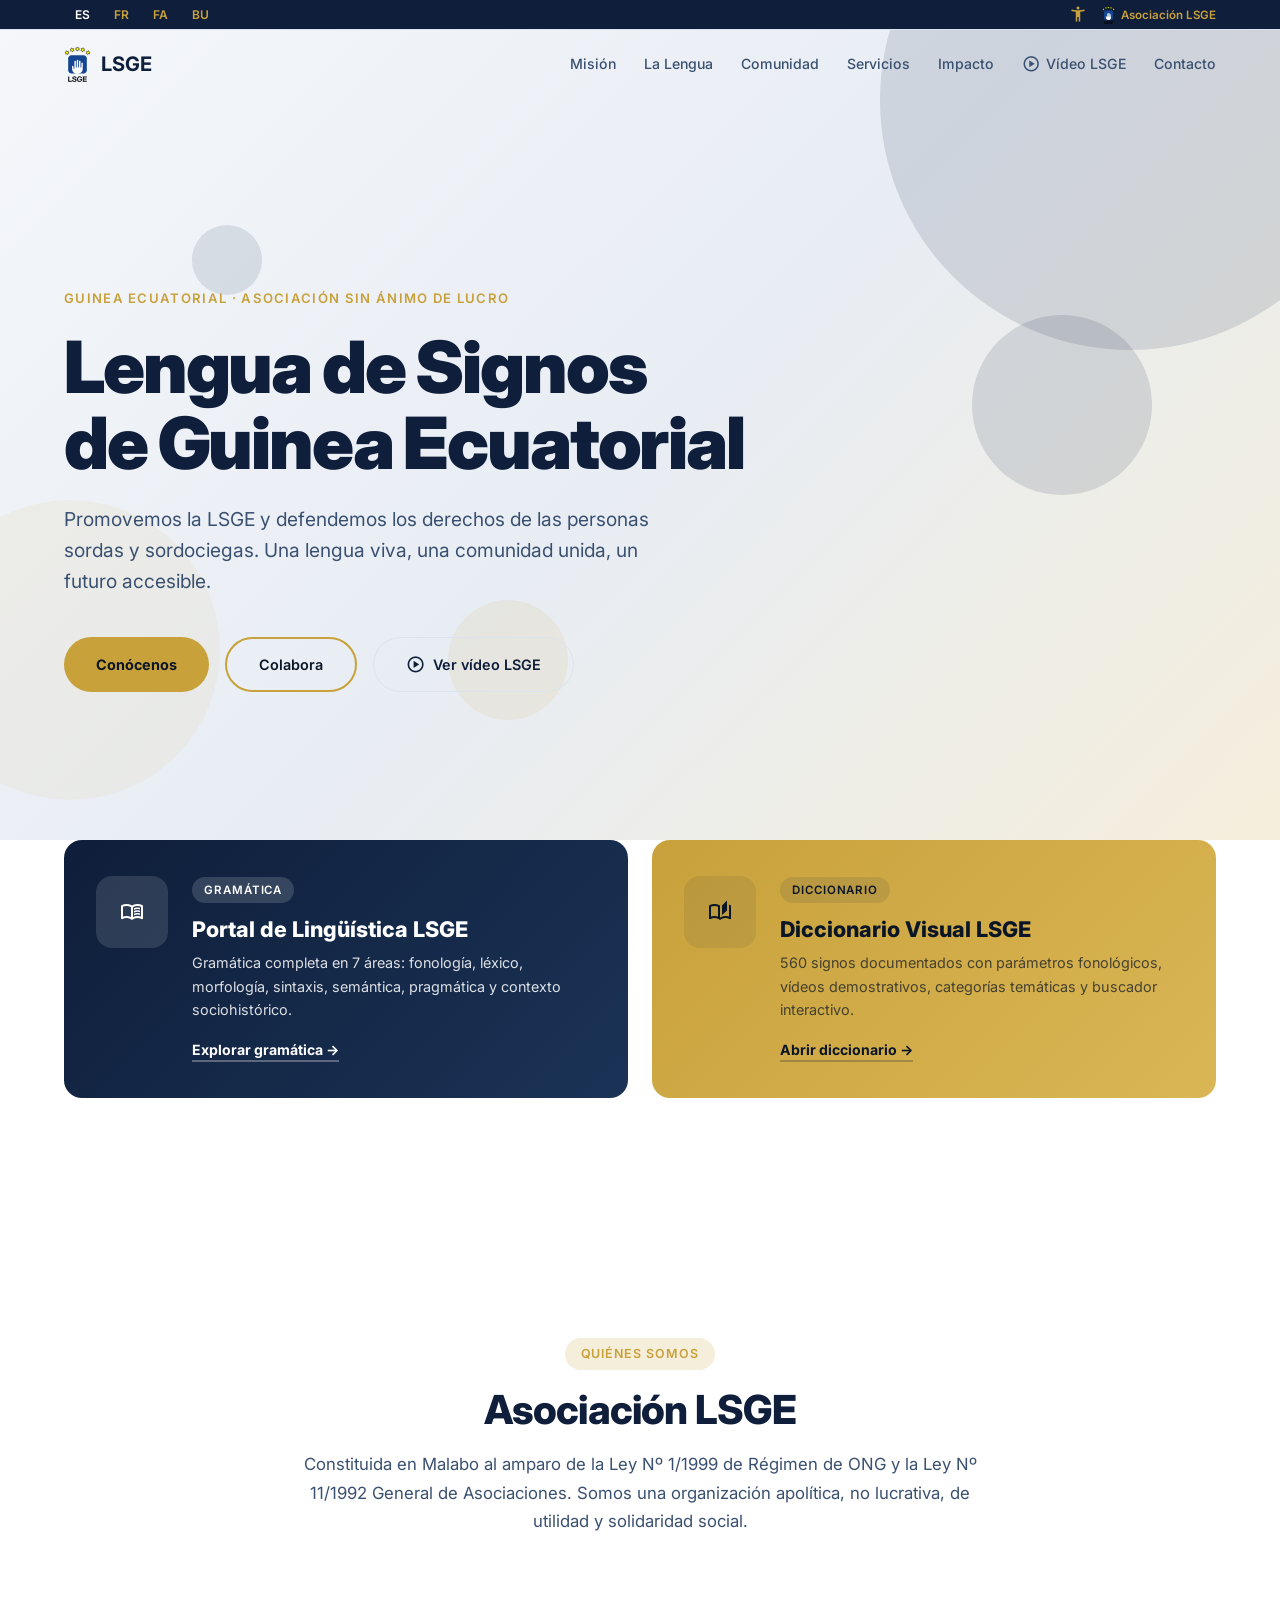
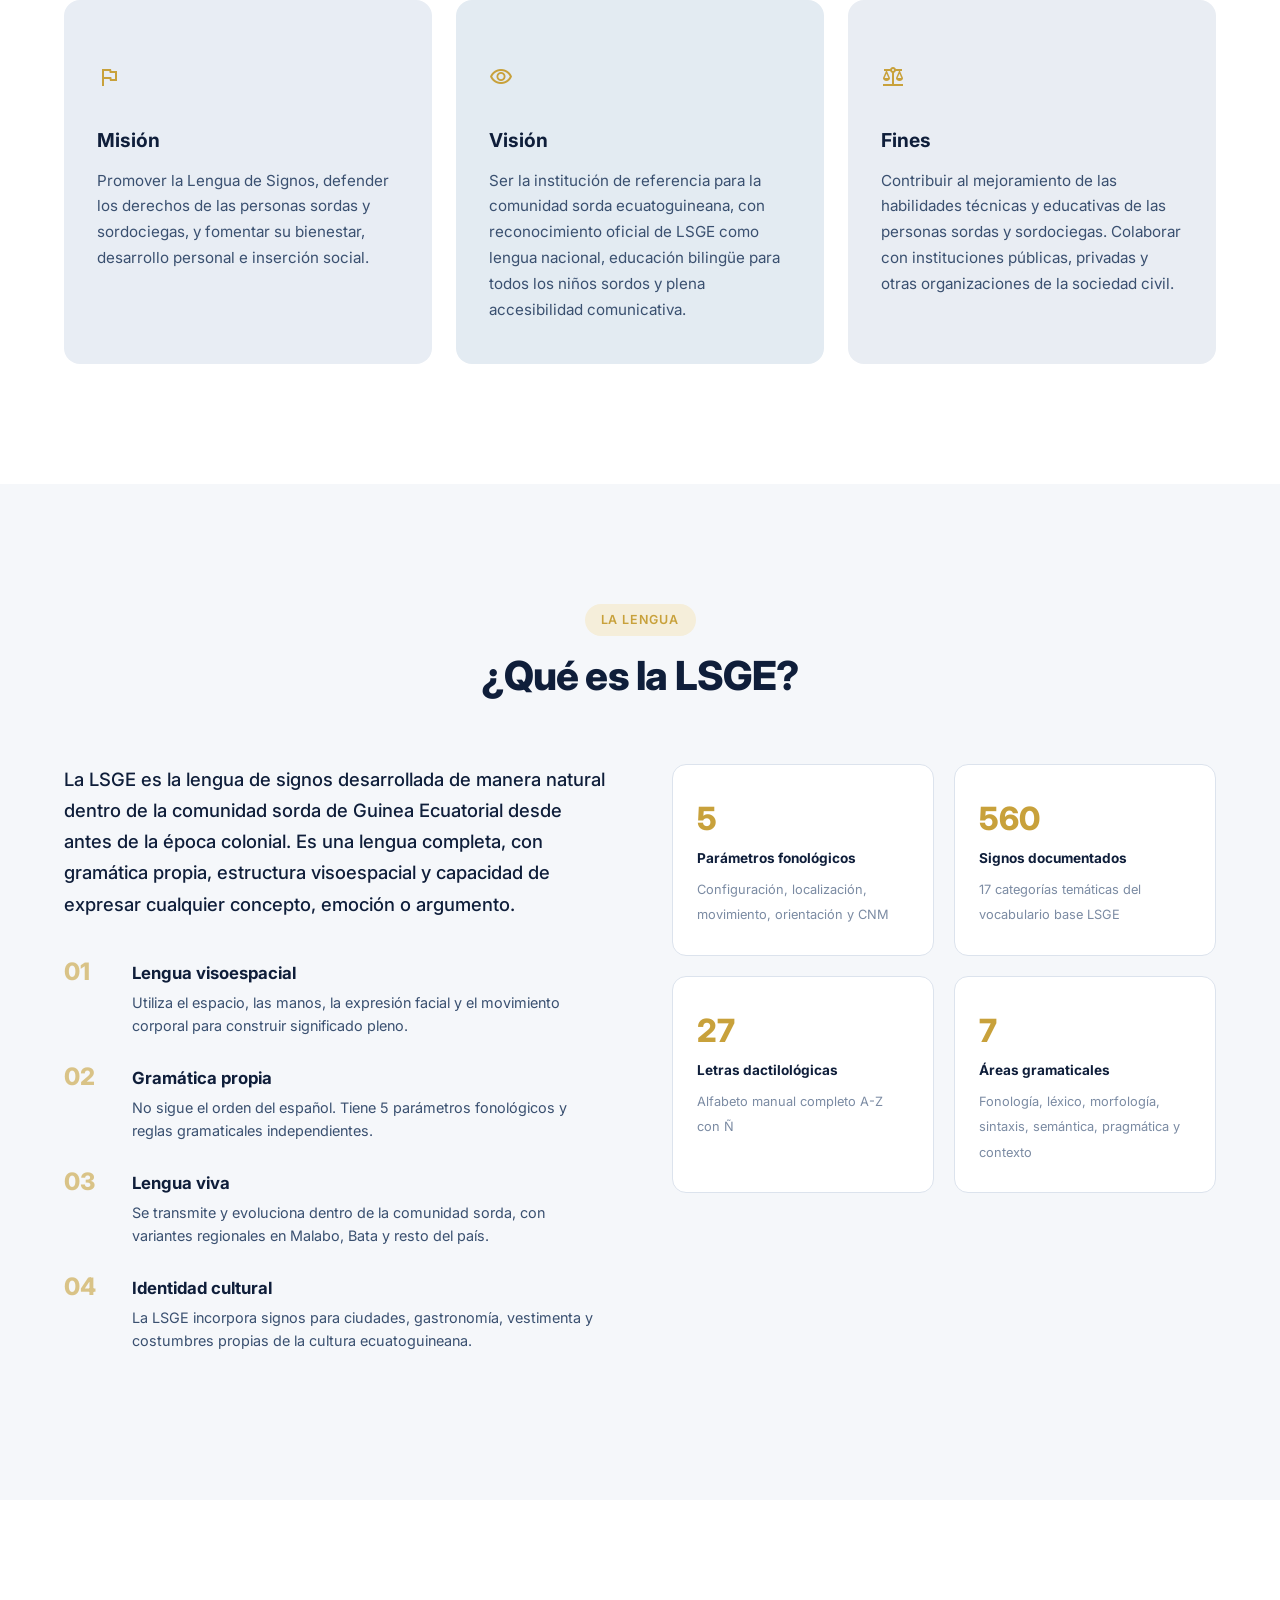
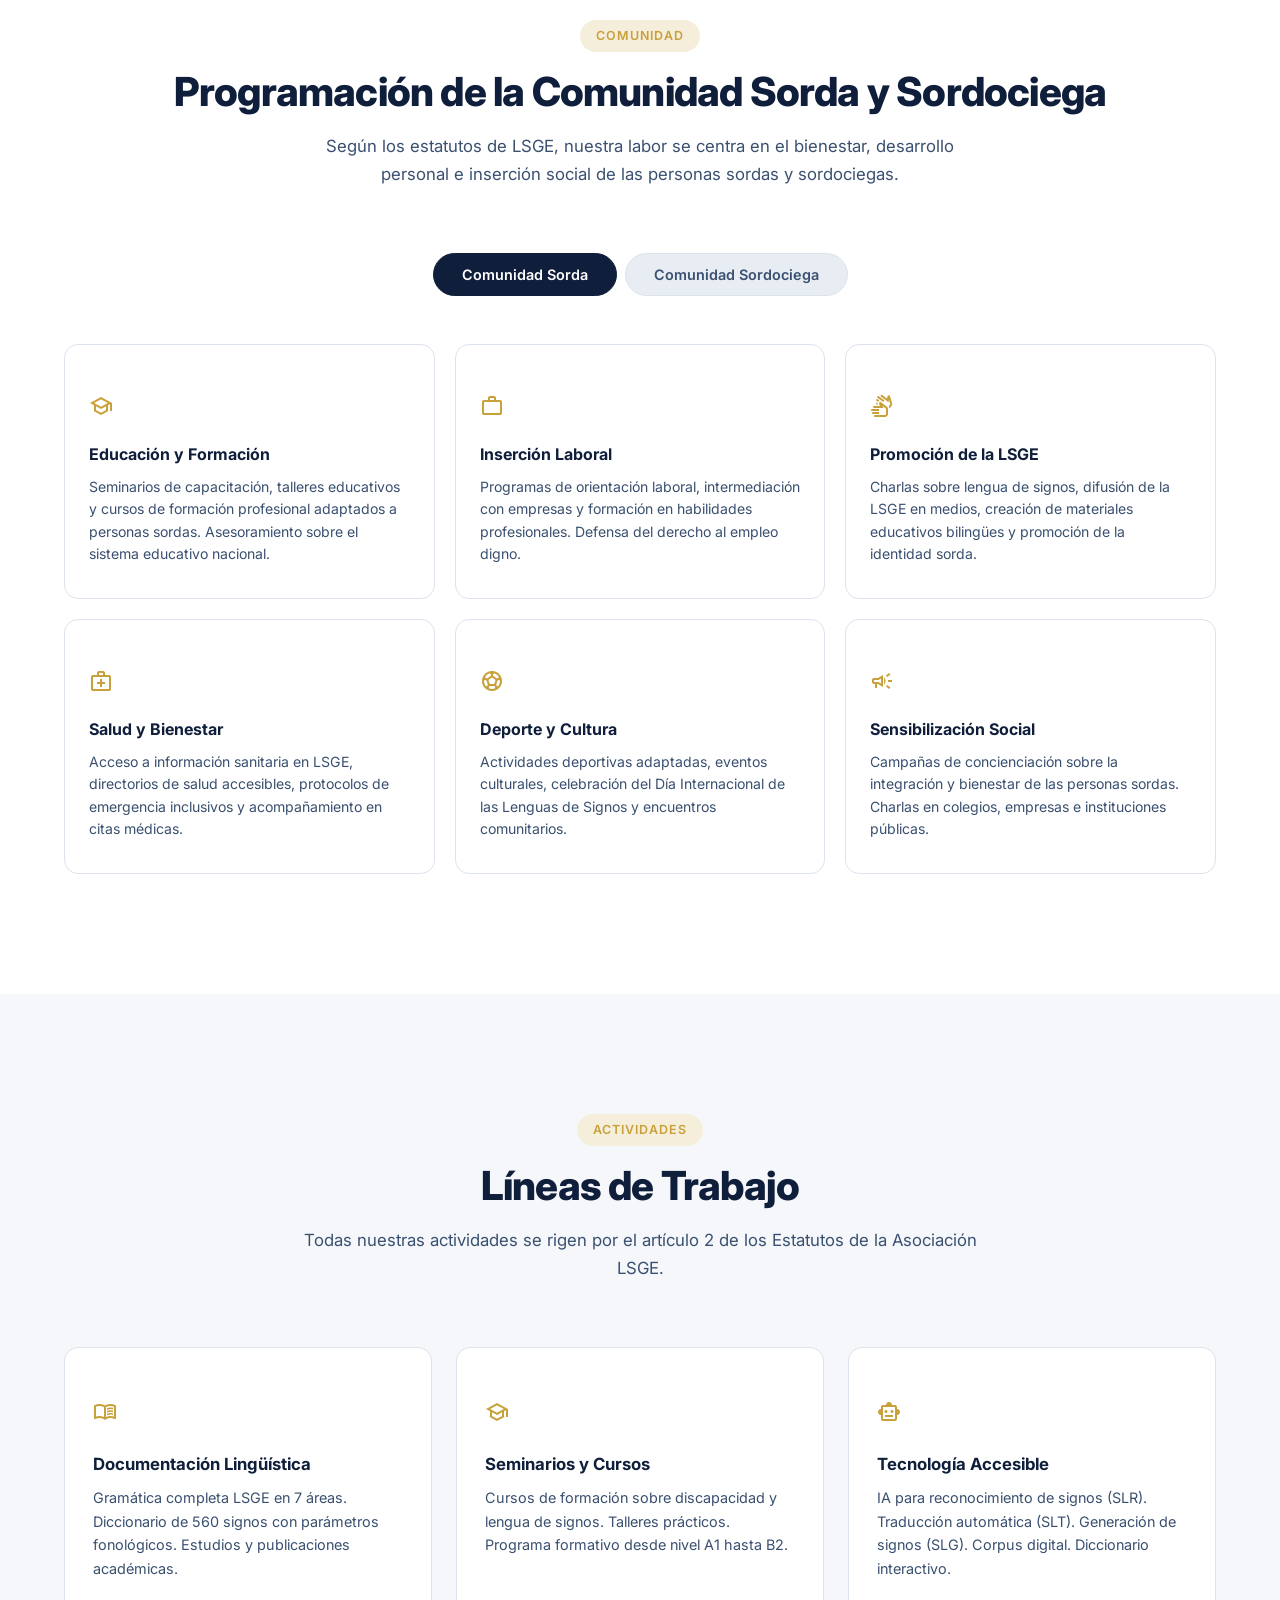
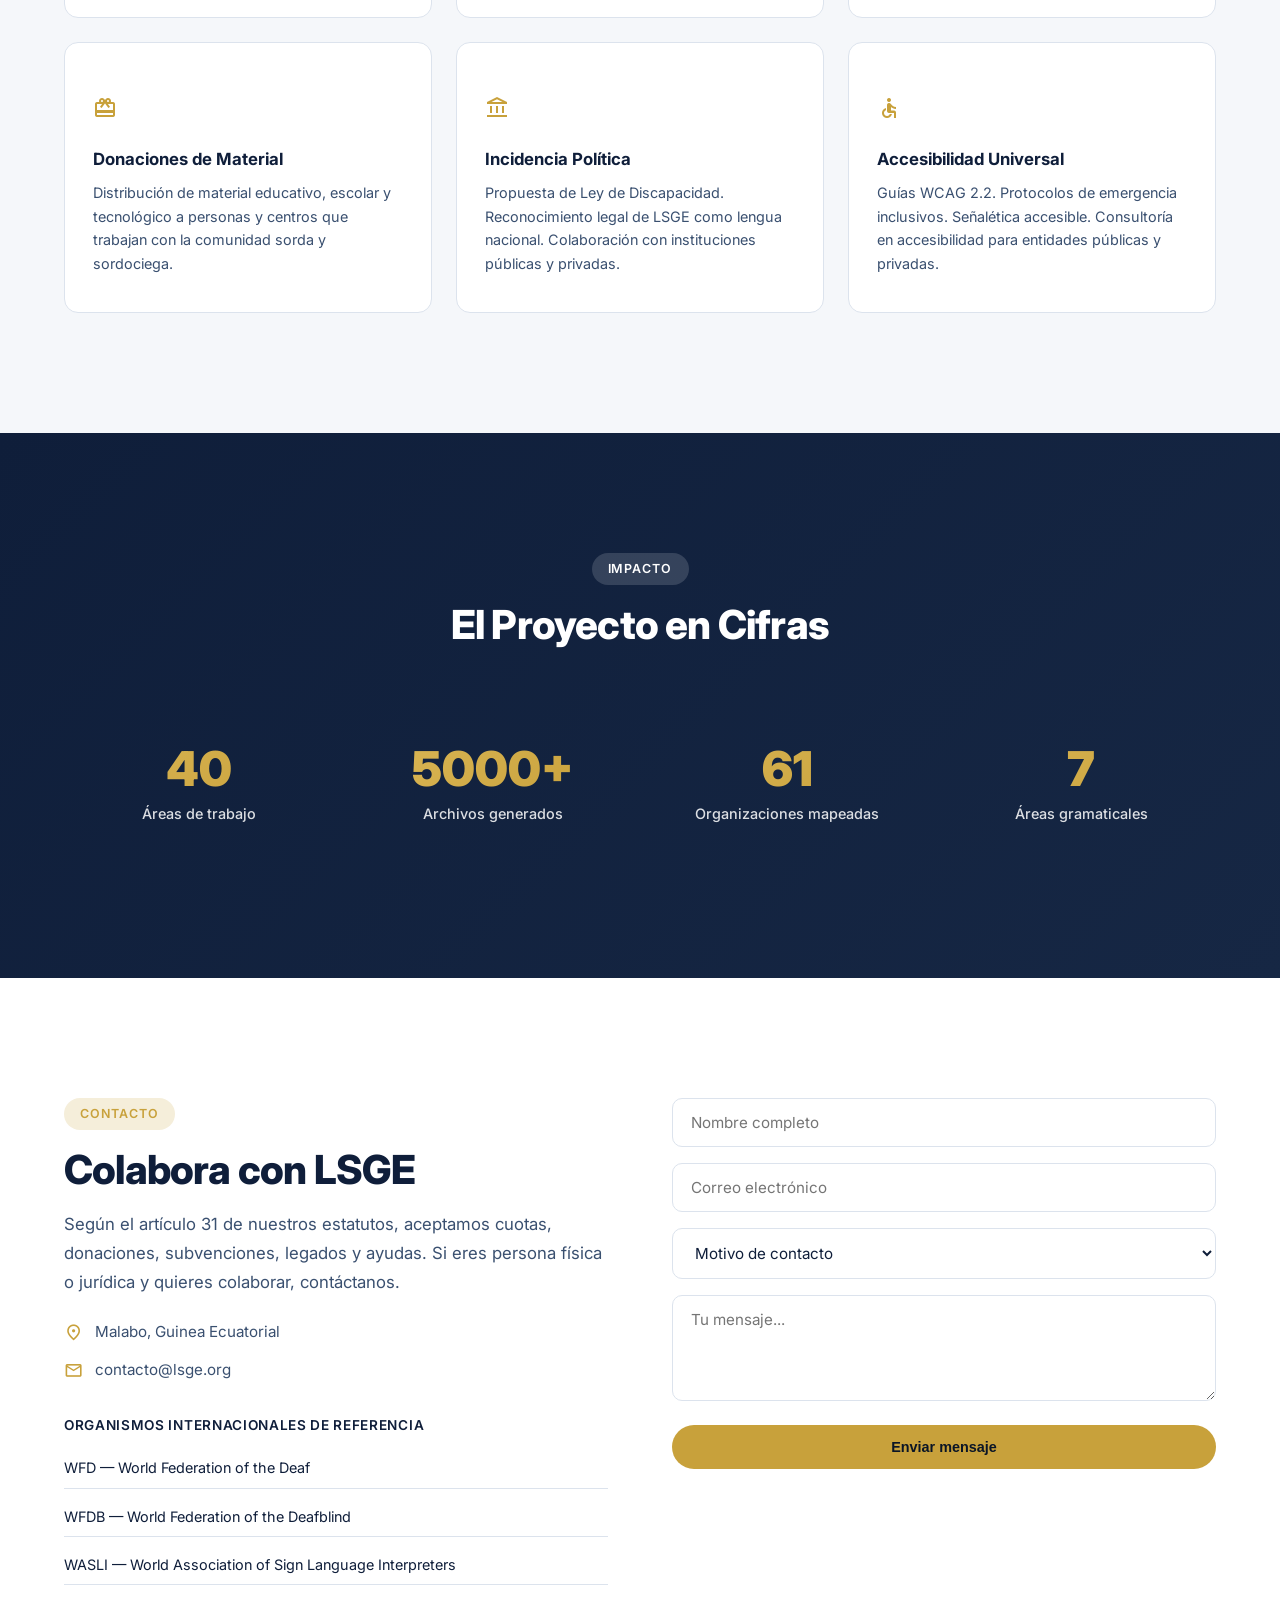
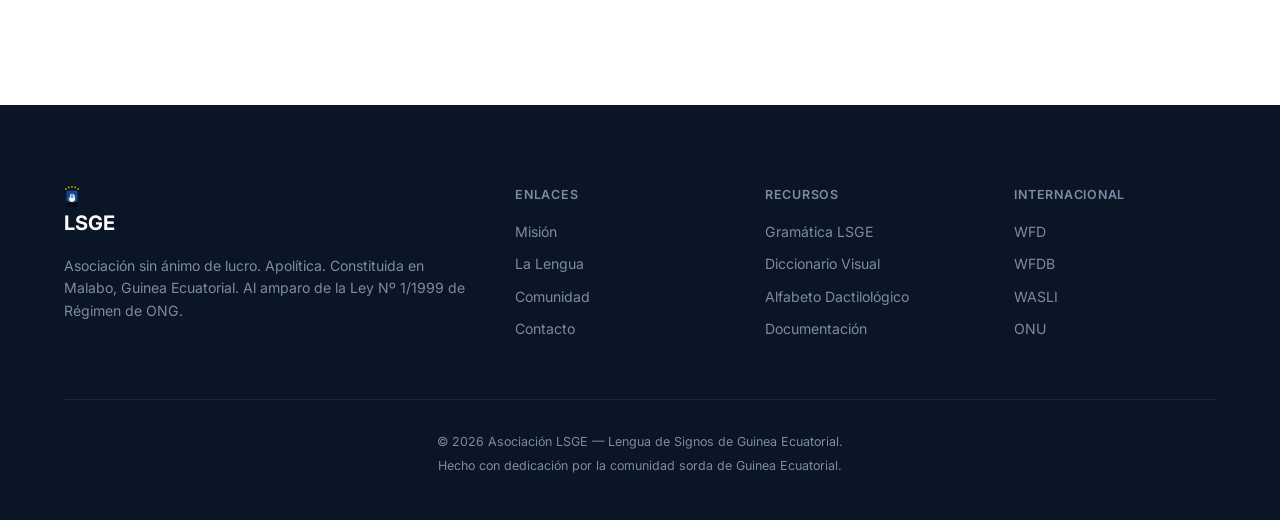
==== index.html @ e61c24b2 "Publica el sitio real de LSGE: portada, linguistica y diccionario (560 signos), 4 idiomas y widget d" ====
<!DOCTYPE html>
<html lang="es" data-theme="light">
<head>
  <meta charset="UTF-8">
  <meta name="viewport" content="width=device-width, initial-scale=1.0">
  <title>LSGE — Lengua de Signos de Guinea Ecuatorial | Asociación sin ánimo de lucro</title>
  <meta name="description" content="LSGE — Asociación Lengua de Signos de Guinea Ecuatorial. ONG sin ánimo de lucro que promueve la LSGE, defiende los derechos de las personas sordas y sordociegas, y fomenta su bienestar, desarrollo e inserción social en Malabo y todo el país.">
  <meta name="keywords" content="lengua de signos, guinea ecuatorial, LSGE, sordos, sordociegos, sign language, asociación, ONG, accesibilidad, discapacidad, educación bilingüe, intérprete, Malabo, Bata, inclusión">
  <meta name="author" content="Asociación LSGE">
  <meta name="robots" content="index, follow, max-snippet:-1, max-image-preview:large">
  <meta name="googlebot" content="index, follow">
  <link rel="canonical" href="https://lsge.org/">

  <!-- Open Graph -->
  <meta property="og:site_name" content="LSGE — Lengua de Signos de Guinea Ecuatorial">
  <meta property="og:title" content="LSGE — Lengua de Signos de Guinea Ecuatorial | ONG">
  <meta property="og:description" content="Asociación sin ánimo de lucro que promueve la LSGE y defiende los derechos de las personas sordas y sordociegas de Guinea Ecuatorial.">
  <meta property="og:type" content="website">
  <meta property="og:url" content="https://lsge.org/">
  <meta property="og:locale" content="es_ES">
  <meta property="og:image" content="https://lsge.org/img/og-image.png">
  <meta property="og:image:width" content="1200">
  <meta property="og:image:height" content="630">

  <!-- Twitter -->
  <meta name="twitter:card" content="summary_large_image">
  <meta name="twitter:title" content="LSGE — Lengua de Signos de Guinea Ecuatorial">
  <meta name="twitter:description" content="Asociación sin ánimo de lucro que promueve la LSGE y defiende los derechos de las personas sordas y sordociegas de Guinea Ecuatorial.">
  <meta name="twitter:image" content="https://lsge.org/img/og-image.png">

  <!-- Schema.org NGO -->
  <script type="application/ld+json">
  {
    "@context": "https://schema.org",
    "@type": "NGO",
    "name": "Asociación LSGE — Lengua de Signos de Guinea Ecuatorial",
    "alternateName": "LSGE",
    "description": "Asociación sin ánimo de lucro para la promoción de la Lengua de Signos de Guinea Ecuatorial y la defensa de los derechos de las personas sordas y sordociegas.",
    "url": "https://lsge.org/",
    "email": "contacto@lsge.org",
    "foundingDate": "2026-03-17",
    "foundingLocation": { "@type": "Place", "address": { "@type": "PostalAddress", "addressLocality": "Malabo", "addressCountry": "GQ" } },
    "address": { "@type": "PostalAddress", "addressLocality": "Malabo", "addressCountry": "GQ" },
    "areaServed": { "@type": "Country", "name": "Guinea Ecuatorial" },
    "knowsLanguage": ["es", "fr", "fang", "bubi"],
    "sameAs": ["https://wfdeaf.org", "https://wfdb.eu", "https://wasli.org"]
  }
  </script>

  <link rel="icon" href="img/favicon.svg" type="image/svg+xml">
  <link rel="alternate icon" href="img/logo-oficial.png">
  <link rel="apple-touch-icon" href="img/logo-oficial.png">
  <meta name="theme-color" content="#0f1e3a">

  <link rel="preconnect" href="https://fonts.googleapis.com">
  <link rel="preconnect" href="https://fonts.gstatic.com" crossorigin>
  <link href="https://fonts.googleapis.com/css2?family=Inter:wght@300;400;500;600;700;800;900&display=swap" rel="stylesheet">
  <link href="https://fonts.googleapis.com/css2?family=Material+Symbols+Outlined:opsz,wght,FILL,GRAD@20..48,300..600,0..1,0&display=swap" rel="stylesheet">
  <link rel="stylesheet" href="css/style.css">
  <link rel="stylesheet" href="css/tooltips.css">
</head>
<body>
  <a href="#main" class="skip-link">Saltar al contenido principal</a>

  <!-- TOOLBAR -->
  <div class="toolbar" id="toolbar">
    <div class="container toolbar__inner">
      <div class="toolbar__lang" role="group" aria-label="Seleccionar idioma">
        <button class="lang-btn active" data-lang="es" title="Español" aria-pressed="true">ES</button>
        <button class="lang-btn" data-lang="fr" title="Français" aria-pressed="false">FR</button>
        <button class="lang-btn" data-lang="fang" title="Fang" aria-pressed="false">FA</button>
        <button class="lang-btn" data-lang="bubi" title="Bubi" aria-pressed="false">BU</button>
      </div>
      <div class="toolbar__right">
        <div class="toolbar__theme" role="group" aria-label="Apariencia">
          <div id="a11yMount"></div>
        </div>
        <a href="#" class="toolbar__brand">
          <img src="img/logo-oficial.svg" alt="" class="toolbar__logo" onerror="this.src='img/logo-oficial.png'">
          <span>Asociación LSGE</span>
        </a>
      </div>
    </div>
  </div>

  <!-- NAV -->
  <nav class="nav" id="nav" aria-label="Principal">
    <div class="nav__container">
      <a href="#" class="nav__logo">
        <img src="img/logo-oficial.svg" alt="LSGE — Asociación Lengua de Signos de Guinea Ecuatorial" class="nav__logo-img" onerror="this.src='img/logo-oficial.png'">
        <span>LSGE</span>
      </a>
      <div class="nav__links" id="navLinks">
        <a href="#mision" data-i18n="nav_mision" data-i18n-tooltip="nav_tip_mision" data-tooltip="Quiénes somos y qué defendemos">Misión</a>
        <a href="#lsge" data-i18n="nav_lsge" data-i18n-tooltip="nav_tip_lsge" data-tooltip="Qué es la LSGE">La Lengua</a>
        <a href="#comunidad" data-i18n="nav_comunidad" data-i18n-tooltip="nav_tip_comunidad" data-tooltip="Programas para la comunidad sorda y sordociega">Comunidad</a>
        <a href="#servicios" data-i18n="nav_servicios" data-i18n-tooltip="nav_tip_servicios" data-tooltip="Nuestras líneas de trabajo">Servicios</a>
        <a href="#impacto" data-i18n="nav_impacto" data-i18n-tooltip="nav_tip_impacto" data-tooltip="El proyecto en cifras">Impacto</a>
        <button class="nav__video-btn" id="navVideoBtn" type="button" data-i18n-tooltip="nav_tip_video" data-tooltip="Ver el vídeo institucional de LSGE">
          <span class="material-symbols-outlined" aria-hidden="true">play_circle</span>
          <span data-i18n="nav_video">Vídeo LSGE</span>
        </button>
        <a href="#contacto" data-i18n="nav_contacto" data-i18n-tooltip="nav_tip_contacto" data-tooltip="Colabora con la asociación">Contacto</a>
      </div>
      <button class="nav__toggle" id="navToggle" aria-label="Abrir menú de navegación" aria-expanded="false" aria-controls="navLinks">
        <span></span><span></span><span></span>
      </button>
    </div>
  </nav>

  <!-- HERO -->
  <header class="hero">
    <div class="hero__bg">
      <div class="hero__dot hero__dot--1"></div>
      <div class="hero__dot hero__dot--2"></div>
      <div class="hero__dot hero__dot--3"></div>
      <div class="hero__dot hero__dot--4"></div>
      <div class="hero__dot hero__dot--5"></div>
    </div>
    <div class="hero__content">
      <p class="hero__kicker" data-i18n="hero_kicker">Guinea Ecuatorial · Asociación sin ánimo de lucro</p>
      <h1 class="hero__title" data-i18n="hero_title">Lengua de Signos<br>de Guinea Ecuatorial</h1>
      <p class="hero__subtitle" data-i18n="hero_subtitle">
        Promovemos la LSGE y defendemos los derechos de las personas sordas y sordociegas. Una lengua viva, una comunidad unida, un futuro accesible.
      </p>
      <div class="hero__actions">
        <a href="#mision" class="btn btn--primary" data-i18n="hero_btn1">Conócenos</a>
        <a href="#contacto" class="btn btn--outline" data-i18n="hero_btn2">Colabora</a>
        <button type="button" class="btn btn--video" id="heroVideoBtn" aria-haspopup="dialog" aria-controls="videoModalOverlay">
          <span class="material-symbols-outlined" aria-hidden="true">play_circle</span>
          <span data-i18n="hero_btn3">Ver vídeo LSGE</span>
        </button>
      </div>
    </div>
    <div class="hero__scroll"><span></span></div>
  </header>

  <main id="main">
  <!-- PORTALES -->
  <section class="portales" id="portales">
    <div class="container">
      <div class="portales__grid">
        <a href="linguistica/" class="portal portal--ling">
          <div class="portal__inner">
            <div class="portal__icon"><span class="material-symbols-outlined" aria-hidden="true">menu_book</span></div>
            <div class="portal__content">
              <span class="portal__tag" data-i18n="portal_ling_tag">Gramática</span>
              <h3 class="portal__title" data-i18n="portal_ling_title">Portal de Lingüística LSGE</h3>
              <p class="portal__desc" data-i18n="portal_ling_desc">Gramática completa en 7 áreas: fonología, léxico, morfología, sintaxis, semántica, pragmática y contexto sociohistórico.</p>
              <span class="portal__link">Explorar gramática →</span>
            </div>
          </div>
        </a>
        <a href="diccionario/" class="portal portal--dic">
          <div class="portal__inner">
            <div class="portal__icon"><span class="material-symbols-outlined" aria-hidden="true">auto_stories</span></div>
            <div class="portal__content">
              <span class="portal__tag" data-i18n="portal_dic_tag">Diccionario</span>
              <h3 class="portal__title" data-i18n="portal_dic_title">Diccionario Visual LSGE</h3>
              <p class="portal__desc" data-i18n="portal_dic_desc">560 signos documentados con parámetros fonológicos, vídeos demostrativos, categorías temáticas y buscador interactivo.</p>
              <span class="portal__link">Abrir diccionario →</span>
            </div>
          </div>
        </a>
      </div>
    </div>
  </section>

  <!-- QUIÉNES SOMOS (según estatutos) -->
  <section class="mission" id="mision">
    <div class="container">
      <div class="section-header">
        <span class="section-header__tag" data-i18n="mision_tag">Quiénes somos</span>
        <h2 class="section-header__title" data-i18n="mision_title">Asociación LSGE</h2>
        <p class="section-header__desc" data-i18n="mision_desc">
          Constituida en Malabo al amparo de la Ley Nº 1/1999 de Régimen de ONG y la Ley Nº 11/1992 General de Asociaciones. Somos una organización apolítica, no lucrativa, de utilidad y solidaridad social.
        </p>
      </div>

      <div class="cards">
        <div class="card card--blue">
          <div class="card__icon"><span class="material-symbols-outlined" aria-hidden="true">flag</span></div>
          <h3 class="card__title" data-i18n="card_mision">Misión</h3>
          <p data-i18n="card_mision_text">Promover la Lengua de Signos, defender los derechos de las personas sordas y sordociegas, y fomentar su bienestar, desarrollo personal e inserción social.</p>
        </div>
        <div class="card card--teal">
          <div class="card__icon"><span class="material-symbols-outlined" aria-hidden="true">visibility</span></div>
          <h3 class="card__title" data-i18n="card_vision">Visión</h3>
          <p data-i18n="card_vision_text">Ser la institución de referencia para la comunidad sorda ecuatoguineana, con reconocimiento oficial de LSGE como lengua nacional, educación bilingüe para todos los niños sordos y plena accesibilidad comunicativa.</p>
        </div>
        <div class="card card--indigo">
          <div class="card__icon"><span class="material-symbols-outlined" aria-hidden="true">balance</span></div>
          <h3 class="card__title" data-i18n="card_valores">Fines</h3>
          <p data-i18n="card_valores_text">Contribuir al mejoramiento de las habilidades técnicas y educativas de las personas sordas y sordociegas. Colaborar con instituciones públicas, privadas y otras organizaciones de la sociedad civil.</p>
        </div>
      </div>
    </div>
  </section>

  <!-- LSGE: LA LENGUA -->
  <section class="lsge" id="lsge">
    <div class="container">
      <div class="section-header">
        <span class="section-header__tag" data-i18n="lsge_tag">La lengua</span>
        <h2 class="section-header__title" data-i18n="lsge_title">¿Qué es la LSGE?</h2>
      </div>

      <div class="lsge__grid">
        <div class="lsge__text">
          <p class="lsge__intro" data-i18n="lsge_intro">La LSGE es la lengua de signos desarrollada de manera natural dentro de la comunidad sorda de Guinea Ecuatorial desde antes de la época colonial. Es una lengua completa, con gramática propia, estructura visoespacial y capacidad de expresar cualquier concepto, emoción o argumento.</p>

          <div class="lsge__features">
            <div class="feature">
              <div class="feature__num">01</div>
              <div>
                <h4 data-i18n="feat1_title">Lengua visoespacial</h4>
                <p data-i18n="feat1_text">Utiliza el espacio, las manos, la expresión facial y el movimiento corporal para construir significado pleno.</p>
              </div>
            </div>
            <div class="feature">
              <div class="feature__num">02</div>
              <div>
                <h4 data-i18n="feat2_title">Gramática propia</h4>
                <p data-i18n="feat2_text">No sigue el orden del español. Tiene 5 parámetros fonológicos y reglas gramaticales independientes.</p>
              </div>
            </div>
            <div class="feature">
              <div class="feature__num">03</div>
              <div>
                <h4 data-i18n="feat3_title">Lengua viva</h4>
                <p data-i18n="feat3_text">Se transmite y evoluciona dentro de la comunidad sorda, con variantes regionales en Malabo, Bata y resto del país.</p>
              </div>
            </div>
            <div class="feature">
              <div class="feature__num">04</div>
              <div>
                <h4 data-i18n="feat4_title">Identidad cultural</h4>
                <p data-i18n="feat4_text">La LSGE incorpora signos para ciudades, gastronomía, vestimenta y costumbres propias de la cultura ecuatoguineana.</p>
              </div>
            </div>
          </div>
        </div>

        <div class="lsge__stats">
          <div class="stat">
            <span class="stat__num">5</span>
            <span class="stat__label" data-i18n="stat1">Parámetros fonológicos</span>
            <span class="stat__desc" data-i18n="stat1_desc">Configuración, localización, movimiento, orientación y CNM</span>
          </div>
          <div class="stat">
            <span class="stat__num">560</span>
            <span class="stat__label" data-i18n="stat2">Signos documentados</span>
            <span class="stat__desc" data-i18n="stat2_desc">17 categorías temáticas del vocabulario base LSGE</span>
          </div>
          <div class="stat">
            <span class="stat__num">27</span>
            <span class="stat__label" data-i18n="stat3">Letras dactilológicas</span>
            <span class="stat__desc" data-i18n="stat3_desc">Alfabeto manual completo A-Z con Ñ</span>
          </div>
          <div class="stat">
            <span class="stat__num">7</span>
            <span class="stat__label" data-i18n="stat4">Áreas gramaticales</span>
            <span class="stat__desc" data-i18n="stat4_desc">Fonología, léxico, morfología, sintaxis, semántica, pragmática y contexto</span>
          </div>
        </div>
      </div>
    </div>
  </section>

  <!-- COMUNIDAD SORDA Y SORDOCIEGA -->
  <section class="comunidad" id="comunidad">
    <div class="container">
      <div class="section-header">
        <span class="section-header__tag" data-i18n="com_tag">Comunidad</span>
        <h2 class="section-header__title" data-i18n="com_title">Programación de la Comunidad Sorda y Sordociega</h2>
        <p class="section-header__desc" data-i18n="com_desc">Según los estatutos de LSGE, nuestra labor se centra en el bienestar, desarrollo personal e inserción social de las personas sordas y sordociegas.</p>
      </div>

      <div class="comunidad__tabs">
        <button class="tab-btn active" data-tab="sorda" data-i18n="tab_sorda">Comunidad Sorda</button>
        <button class="tab-btn" data-tab="sordociega" data-i18n="tab_sordociega">Comunidad Sordociega</button>
      </div>

      <div class="tab-content active" id="tab-sorda">
        <div class="comunidad__grid">
          <div class="com-card">
            <div class="com-card__icon"><span class="material-symbols-outlined" aria-hidden="true">school</span></div>
            <h4 data-i18n="sorda_edu">Educación y Formación</h4>
            <p data-i18n="sorda_edu_text">Seminarios de capacitación, talleres educativos y cursos de formación profesional adaptados a personas sordas. Asesoramiento sobre el sistema educativo nacional.</p>
          </div>
          <div class="com-card">
            <div class="com-card__icon"><span class="material-symbols-outlined" aria-hidden="true">work</span></div>
            <h4 data-i18n="sorda_empleo">Inserción Laboral</h4>
            <p data-i18n="sorda_empleo_text">Programas de orientación laboral, intermediación con empresas y formación en habilidades profesionales. Defensa del derecho al empleo digno.</p>
          </div>
          <div class="com-card">
            <div class="com-card__icon"><span class="material-symbols-outlined" aria-hidden="true">sign_language</span></div>
            <h4 data-i18n="sorda_lengua">Promoción de la LSGE</h4>
            <p data-i18n="sorda_lengua_text">Charlas sobre lengua de signos, difusión de la LSGE en medios, creación de materiales educativos bilingües y promoción de la identidad sorda.</p>
          </div>
          <div class="com-card">
            <div class="com-card__icon"><span class="material-symbols-outlined" aria-hidden="true">medical_services</span></div>
            <h4 data-i18n="sorda_salud">Salud y Bienestar</h4>
            <p data-i18n="sorda_salud_text">Acceso a información sanitaria en LSGE, directorios de salud accesibles, protocolos de emergencia inclusivos y acompañamiento en citas médicas.</p>
          </div>
          <div class="com-card">
            <div class="com-card__icon"><span class="material-symbols-outlined" aria-hidden="true">sports_soccer</span></div>
            <h4 data-i18n="sorda_deporte">Deporte y Cultura</h4>
            <p data-i18n="sorda_deporte_text">Actividades deportivas adaptadas, eventos culturales, celebración del Día Internacional de las Lenguas de Signos y encuentros comunitarios.</p>
          </div>
          <div class="com-card">
            <div class="com-card__icon"><span class="material-symbols-outlined" aria-hidden="true">campaign</span></div>
            <h4 data-i18n="sorda_sensib">Sensibilización Social</h4>
            <p data-i18n="sorda_sensib_text">Campañas de concienciación sobre la integración y bienestar de las personas sordas. Charlas en colegios, empresas e instituciones públicas.</p>
          </div>
        </div>
      </div>

      <div class="tab-content" id="tab-sordociega">
        <div class="comunidad__grid">
          <div class="com-card">
            <div class="com-card__icon"><span class="material-symbols-outlined" aria-hidden="true">blind</span></div>
            <h4 data-i18n="sciega_mov">Orientación y Movilidad</h4>
            <p data-i18n="sciega_mov_text">Programas de entrenamiento en orientación con guía-intérprete, movilidad autónoma y uso del bastón para personas sordociegas en entornos urbanos de GE.</p>
          </div>
          <div class="com-card">
            <div class="com-card__icon"><span class="material-symbols-outlined" aria-hidden="true">touch_app</span></div>
            <h4 data-i18n="sciega_com">Comunicación Táctil</h4>
            <p data-i18n="sciega_com_text">Formación en lengua de signos táctil, sistema dactilológico en palma, tablillas de comunicación y otros sistemas adaptados a la sordoceguera.</p>
          </div>
          <div class="com-card">
            <div class="com-card__icon"><span class="material-symbols-outlined" aria-hidden="true">home</span></div>
            <h4 data-i18n="sciega_vida">Vida Independiente</h4>
            <p data-i18n="sciega_vida_text">Apoyo en actividades de la vida diaria, habilidades domésticas adaptadas, acceso a tecnologías de asistencia y formación en autonomía personal.</p>
          </div>
          <div class="com-card">
            <div class="com-card__icon"><span class="material-symbols-outlined" aria-hidden="true">groups</span></div>
            <h4 data-i18n="sciega_fam">Apoyo a Familias</h4>
            <p data-i18n="sciega_fam_text">Talleres para familias con miembros sordociegos, formación en sistemas de comunicación alternativos y creación de redes de apoyo mutuo.</p>
          </div>
        </div>
      </div>
    </div>
  </section>

  <!-- ACTIVIDADES (según Artículo 2 de Estatutos) -->
  <section class="servicios" id="servicios">
    <div class="container">
      <div class="section-header">
        <span class="section-header__tag" data-i18n="serv_tag">Actividades</span>
        <h2 class="section-header__title" data-i18n="serv_title">Líneas de Trabajo</h2>
        <p class="section-header__desc" data-i18n="serv_desc">Todas nuestras actividades se rigen por el artículo 2 de los Estatutos de la Asociación LSGE.</p>
      </div>

      <div class="servicios__grid">
        <div class="service-card">
          <div class="service-card__icon"><span class="material-symbols-outlined" aria-hidden="true">menu_book</span></div>
          <h4 data-i18n="serv1">Documentación Lingüística</h4>
          <p data-i18n="serv1_text">Gramática completa LSGE en 7 áreas. Diccionario de 560 signos con parámetros fonológicos. Estudios y publicaciones académicas.</p>
        </div>
        <div class="service-card">
          <div class="service-card__icon"><span class="material-symbols-outlined" aria-hidden="true">school</span></div>
          <h4 data-i18n="serv2">Seminarios y Cursos</h4>
          <p data-i18n="serv2_text">Cursos de formación sobre discapacidad y lengua de signos. Talleres prácticos. Programa formativo desde nivel A1 hasta B2.</p>
        </div>
        <div class="service-card">
          <div class="service-card__icon"><span class="material-symbols-outlined" aria-hidden="true">smart_toy</span></div>
          <h4 data-i18n="serv3">Tecnología Accesible</h4>
          <p data-i18n="serv3_text">IA para reconocimiento de signos (SLR). Traducción automática (SLT). Generación de signos (SLG). Corpus digital. Diccionario interactivo.</p>
        </div>
        <div class="service-card">
          <div class="service-card__icon"><span class="material-symbols-outlined" aria-hidden="true">redeem</span></div>
          <h4 data-i18n="serv4">Donaciones de Material</h4>
          <p data-i18n="serv4_text">Distribución de material educativo, escolar y tecnológico a personas y centros que trabajan con la comunidad sorda y sordociega.</p>
        </div>
        <div class="service-card">
          <div class="service-card__icon"><span class="material-symbols-outlined" aria-hidden="true">account_balance</span></div>
          <h4 data-i18n="serv5">Incidencia Política</h4>
          <p data-i18n="serv5_text">Propuesta de Ley de Discapacidad. Reconocimiento legal de LSGE como lengua nacional. Colaboración con instituciones públicas y privadas.</p>
        </div>
        <div class="service-card">
          <div class="service-card__icon"><span class="material-symbols-outlined" aria-hidden="true">accessible</span></div>
          <h4 data-i18n="serv6">Accesibilidad Universal</h4>
          <p data-i18n="serv6_text">Guías WCAG 2.2. Protocolos de emergencia inclusivos. Señalética accesible. Consultoría en accesibilidad para entidades públicas y privadas.</p>
        </div>
      </div>
    </div>
  </section>

  <!-- IMPACTO -->
  <section class="impacto" id="impacto">
    <div class="container">
      <div class="section-header">
        <span class="section-header__tag" data-i18n="imp_tag">Impacto</span>
        <h2 class="section-header__title" data-i18n="imp_title">El Proyecto en Cifras</h2>
      </div>

      <div class="impacto__grid">
        <div class="impacto__item">
          <span class="impacto__num">40</span>
          <span class="impacto__label" data-i18n="imp1">Áreas de trabajo</span>
        </div>
        <div class="impacto__item">
          <span class="impacto__num">5000+</span>
          <span class="impacto__label" data-i18n="imp2">Archivos generados</span>
        </div>
        <div class="impacto__item">
          <span class="impacto__num">61</span>
          <span class="impacto__label" data-i18n="imp3">Organizaciones mapeadas</span>
        </div>
        <div class="impacto__item">
          <span class="impacto__num">7</span>
          <span class="impacto__label" data-i18n="imp4">Áreas gramaticales</span>
        </div>
      </div>
    </div>
  </section>

  <!-- CONTACTO -->
  <section class="contacto" id="contacto">
    <div class="container">
      <div class="contacto__grid">
        <div class="contacto__info">
          <span class="section-header__tag" data-i18n="con_tag">Contacto</span>
          <h2 class="section-header__title" data-i18n="con_title">Colabora con LSGE</h2>
          <p class="contacto__text" data-i18n="con_text">Según el artículo 31 de nuestros estatutos, aceptamos cuotas, donaciones, subvenciones, legados y ayudas. Si eres persona física o jurídica y quieres colaborar, contáctanos.</p>

          <div class="contacto__items">
            <div class="contacto__item">
              <span class="contacto__icon material-symbols-outlined" aria-hidden="true">location_on</span>
              <span>Malabo, Guinea Ecuatorial</span>
            </div>
            <div class="contacto__item">
              <span class="contacto__icon material-symbols-outlined" aria-hidden="true">mail</span>
              <span>contacto@lsge.org</span>
            </div>
          </div>

          <div class="contacto__org">
            <h4 data-i18n="con_org">Organismos Internacionales de Referencia</h4>
            <div class="org-grid">
              <a href="https://wfdeaf.org" target="_blank" rel="noopener" class="org-link">WFD — World Federation of the Deaf</a>
              <a href="https://wfdb.eu" target="_blank" rel="noopener" class="org-link">WFDB — World Federation of the Deafblind</a>
              <a href="https://wasli.org" target="_blank" rel="noopener" class="org-link">WASLI — World Association of Sign Language Interpreters</a>
            </div>
          </div>
        </div>

        <form class="contacto__form">
          <div class="form__group">
            <label class="sr-only" for="fNombre" data-i18n="form_nombre">Nombre completo</label>
            <input type="text" id="fNombre" name="nombre" data-i18n-placeholder="form_nombre" placeholder="Nombre completo" autocomplete="name" required>
          </div>
          <div class="form__group">
            <label class="sr-only" for="fEmail" data-i18n="form_email">Correo electrónico</label>
            <input type="email" id="fEmail" name="email" data-i18n-placeholder="form_email" placeholder="Correo electrónico" autocomplete="email" required>
          </div>
          <div class="form__group">
            <label class="sr-only" for="fMotivo" data-i18n="form_motivo">Motivo de contacto</label>
            <select id="fMotivo" name="motivo">
              <option value="" data-i18n="form_motivo">Motivo de contacto</option>
              <option data-i18n="form_op1">Voluntariado</option>
              <option data-i18n="form_op2">Colaboración institucional</option>
              <option data-i18n="form_op3">Formación / Intérprete</option>
              <option data-i18n="form_op4">Investigación</option>
              <option data-i18n="form_op5">Donación / Subvención</option>
              <option data-i18n="form_op6">Otro</option>
            </select>
          </div>
          <div class="form__group">
            <label class="sr-only" for="fMensaje" data-i18n="form_msj">Tu mensaje...</label>
            <textarea rows="4" id="fMensaje" name="mensaje" data-i18n-placeholder="form_msj" placeholder="Tu mensaje..." required></textarea>
          </div>
          <button type="submit" class="btn btn--primary btn--full" data-i18n="form_btn">Enviar mensaje</button>
          <p class="form__status" id="formStatus" role="status" aria-live="polite"></p>
        </form>
      </div>
    </div>
  </section>
  </main>

  <!-- FOOTER -->
  <footer class="footer">
    <div class="container">
      <div class="footer__grid">
        <div class="footer__brand">
          <span class="footer__logo"><img src="img/logo-oficial.svg" alt="" style="height:22px;vertical-align:middle;margin-right:6px" onerror="this.src='img/logo-oficial.png'"> LSGE</span>
          <p data-i18n="footer_brand">Asociación sin ánimo de lucro. Apolítica. Constituida en Malabo, Guinea Ecuatorial. Al amparo de la Ley Nº 1/1999 de Régimen de ONG.</p>
        </div>
        <div class="footer__links">
          <h4 data-i18n="footer_enlaces">Enlaces</h4>
          <a href="#mision" data-i18n="nav_mision">Misión</a>
          <a href="#lsge" data-i18n="nav_lsge">La Lengua</a>
          <a href="#comunidad" data-i18n="nav_comunidad">Comunidad</a>
          <a href="#contacto" data-i18n="nav_contacto">Contacto</a>
        </div>
        <div class="footer__links">
          <h4 data-i18n="footer_recursos">Recursos</h4>
          <a href="#">Gramática LSGE</a>
          <a href="#">Diccionario Visual</a>
          <a href="#">Alfabeto Dactilológico</a>
          <a href="#">Documentación</a>
        </div>
        <div class="footer__links">
          <h4 data-i18n="footer_internacional">Internacional</h4>
          <a href="https://wfdeaf.org" target="_blank" rel="noopener">WFD</a>
          <a href="https://wfdb.eu" target="_blank" rel="noopener">WFDB</a>
          <a href="https://wasli.org" target="_blank" rel="noopener">WASLI</a>
          <a href="https://www.un.org/development/desa/disabilities/" target="_blank" rel="noopener">ONU</a>
        </div>
      </div>
      <div class="footer__bottom">
        <p data-i18n="footer_copy">&copy; 2026 Asociación LSGE — Lengua de Signos de Guinea Ecuatorial.</p>
        <p data-i18n="footer_dedic">Hecho con dedicación por la comunidad sorda de Guinea Ecuatorial.</p>
      </div>
    </div>
  </footer>

  <!-- MODAL: VÍDEO INSTITUCIONAL LSGE -->
  <div class="modal-overlay" id="videoModalOverlay" role="dialog" aria-modal="true" aria-labelledby="videoModalHeading">
    <div class="modal modal--video" id="videoModal">
      <h2 class="sr-only" id="videoModalHeading">Vídeo institucional LSGE</h2>
      <button class="modal__close" id="videoModalClose" aria-label="Cerrar vídeo"><span class="material-symbols-outlined" aria-hidden="true">close</span></button>
      <div class="modal__vid" id="videoModalVid">
        <video controls playsinline id="videoModalVideo" style="width:100%;max-height:400px;object-fit:cover;border-radius:12px;display:none">
          <source src="videos/lsge-presentacion.mp4" type="video/mp4">
        </video>
        <div class="video-placeholder" id="videoModalPlaceholder">
          <span class="material-symbols-outlined" aria-hidden="true">videocam</span>
          <p>Vídeo institucional próximamente</p>
          <p class="video-placeholder__hint">Estamos preparando un vídeo de presentación de la Asociación LSGE en lengua de signos, subtitulado y con voz en off. Vuelve pronto.</p>
        </div>
      </div>
    </div>
  </div>

  <script src="js/i18n.js"></script>
  <script src="js/main.js"></script>
  <script src="js/a11y-menu.js"></script>
</body>
</html>
---- css/style.css ----
/* === RESET & BASE === */
*,*::before,*::after{box-sizing:border-box;margin:0;padding:0}
html{scroll-behavior:smooth;font-size:16px;-webkit-font-smoothing:antialiased}
body{font-family:'Inter',-apple-system,BlinkMacSystemFont,'Segoe UI',Roboto,sans-serif;line-height:1.6;overflow-x:hidden;transition:background .3s,color .3s}
img{max-width:100%;display:block}
a{text-decoration:none;color:inherit}

/* === GOOGLE MATERIAL SYMBOLS (icon font) === */
.material-symbols-outlined{
  font-family:'Material Symbols Outlined';
  font-weight:normal;font-style:normal;
  display:inline-block;line-height:1;
  white-space:nowrap;word-wrap:normal;direction:ltr;
  -webkit-font-smoothing:antialiased;
  vertical-align:middle;
  font-variation-settings:'FILL' 0,'wght' 400,'GRAD' 0,'opsz' 24;
}

.sr-only{position:absolute;width:1px;height:1px;padding:0;margin:-1px;overflow:hidden;clip:rect(0,0,0,0);white-space:nowrap;border:0}

/* === ACCESSIBILITY: SKIP LINK & FOCUS === */
.skip-link{position:fixed;top:-100px;left:16px;z-index:2000;background:var(--navy);color:#fff;padding:12px 20px;border-radius:8px;font-weight:600;font-size:.9rem;transition:top .2s}
.skip-link:focus{top:16px}
:focus-visible{outline:2px solid var(--gold);outline-offset:2px}

@media (prefers-reduced-motion:reduce){
  *,*::before,*::after{animation-duration:.001ms!important;animation-iteration-count:1!important;transition-duration:.001ms!important;scroll-behavior:auto!important}
}

/* === THEMES === */
[data-theme="light"]{
  --bg:#fff;--bg-alt:#f5f7fa;--bg-card:#fff;--bg-elevated:#fff;
  --text:#0f1e3a;--text-secondary:#3a5070;--text-muted:#7b8ba3;
  --border:#dce3ed;--border-hover:#1a3356;
  --navy:#0f1e3a;--navy-light:#1a3356;--navy-dark:#0a1526;
  --gold:#c8a13b;--gold-light:#f5eeda;--gold-bright:#dab655;
  --blue:#0f1e3a;--blue-light:#e8edf4;--blue-dark:#0a1526;
  --teal:#1a3d54;--teal-light:#e3ebf2;
  --indigo:#162744;--indigo-light:#e9edf3;
  --nav-bg:rgba(255,255,255,.94);--nav-shadow:0 1px 3px rgba(15,30,58,.06);
  --hero-bg:linear-gradient(135deg,#f5f7fa 0%,#e8edf4 50%,#f5eeda 100%);
  --card-shadow:0 1px 2px rgba(15,30,58,.05),0 4px 12px rgba(15,30,58,.08);
  --card-shadow-lg:0 4px 6px rgba(15,30,58,.04),0 12px 32px rgba(15,30,58,.1);
  --input-bg:#fff;--input-border:#dce3ed;
  --toolbar-bg:#0f1e3a;--toolbar-text:#c8a13b;
  --footer-bg:#0a1526;--footer-text:#fff;--footer-muted:#7b8ba3;
  --impact-bg:linear-gradient(135deg,#0f1e3a 0%,#162744 100%);
  --tab-bg:#e8edf4;--tab-active:#0f1e3a;--tab-text:#3a5070;
}

[data-theme="dark"]{
  --bg:#0d1117;--bg-alt:#161b22;--bg-card:#21262d;--bg-elevated:#30363d;
  --text:#e6edf3;--text-secondary:#8b949e;--text-muted:#484f58;
  --border:#30363d;--border-hover:#58a6ff;
  --blue:#58a6ff;--blue-light:rgba(88,166,255,.12);--blue-dark:#1f6feb;
  --teal:#3fb950;--teal-light:rgba(63,185,80,.12);
  --indigo:#a5d6ff;--indigo-light:rgba(165,214,255,.12);
  --nav-bg:rgba(13,17,23,.92);--nav-shadow:0 1px 3px rgba(0,0,0,.3);
  --hero-bg:linear-gradient(135deg,#0d1117 0%,#161b22 50%,#1a2332 100%);
  --card-shadow:0 1px 2px rgba(0,0,0,.2),0 4px 12px rgba(0,0,0,.3);
  --card-shadow-lg:0 4px 6px rgba(0,0,0,.3),0 12px 32px rgba(0,0,0,.4);
  --input-bg:#0d1117;--input-border:#30363d;
  --toolbar-bg:#161b22;--toolbar-text:#8b949e;
  --footer-bg:#0d1117;--footer-text:#e6edf3;--footer-muted:#484f58;
  --impact-bg:linear-gradient(135deg,#1f6feb 0%,#1a2332 100%);
  --tab-bg:#21262d;--tab-active:#58a6ff;--tab-text:#8b949e;
}

[data-theme="blue"]{
  --bg:#f0f6ff;--bg-alt:#e3edf9;--bg-card:#fff;--bg-elevated:#fff;
  --text:#0a2a4a;--text-secondary:#2d5a8e;--text-muted:#6b8db5;
  --border:#c5d8ed;--border-hover:#0a67c7;
  --blue:#0a67c7;--blue-light:#dceeff;--blue-dark:#084a91;
  --teal:#06706a;--teal-light:#daf5f3;
  --indigo:#1e40af;--indigo-light:#e0e7ff;
  --nav-bg:rgba(240,246,255,.94);--nav-shadow:0 1px 3px rgba(10,42,74,.08);
  --hero-bg:linear-gradient(135deg,#f0f6ff 0%,#dceeff 50%,#daf5f3 100%);
  --card-shadow:0 1px 2px rgba(10,42,74,.06),0 4px 12px rgba(10,42,74,.1);
  --card-shadow-lg:0 4px 6px rgba(10,42,74,.05),0 12px 32px rgba(10,42,74,.12);
  --input-bg:#fff;--input-border:#c5d8ed;
  --toolbar-bg:#e3edf9;--toolbar-text:#2d5a8e;
  --footer-bg:#0a2a4a;--footer-text:#fff;--footer-muted:#6b8db5;
  --impact-bg:linear-gradient(135deg,#0a67c7 0%,#1e40af 100%);
  --tab-bg:#e3edf9;--tab-active:#0a67c7;--tab-text:#2d5a8e;
}

[data-theme="custom"]{
  --bg:var(--custom-bg,#fff);--text:var(--custom-text,#0f1e3a);
  --bg-alt:color-mix(in srgb,var(--bg) 92%,var(--text) 8%);
  --bg-card:color-mix(in srgb,var(--bg) 97%,var(--text) 3%);--bg-elevated:var(--bg-card);
  --text-secondary:color-mix(in srgb,var(--text) 78%,var(--bg) 22%);
  --text-muted:color-mix(in srgb,var(--text) 55%,var(--bg) 45%);
  --border:color-mix(in srgb,var(--bg) 80%,var(--text) 20%);--border-hover:var(--text);
  --navy:var(--text);--navy-light:color-mix(in srgb,var(--text) 85%,var(--bg) 15%);--navy-dark:var(--text);
  --gold:#c8a13b;--gold-light:color-mix(in srgb,var(--gold) 25%,var(--bg) 75%);--gold-bright:#dab655;
  --blue:var(--text);--blue-light:color-mix(in srgb,var(--bg) 88%,var(--text) 12%);--blue-dark:var(--text);
  --teal:var(--text);--teal-light:color-mix(in srgb,var(--bg) 88%,var(--text) 12%);
  --indigo:var(--text);--indigo-light:color-mix(in srgb,var(--bg) 88%,var(--text) 12%);
  --nav-bg:color-mix(in srgb,var(--bg) 94%,transparent);--nav-shadow:0 1px 3px rgba(0,0,0,.1);
  --hero-bg:var(--bg-alt);
  --card-shadow:0 1px 2px rgba(0,0,0,.08),0 4px 12px rgba(0,0,0,.1);
  --card-shadow-lg:0 4px 6px rgba(0,0,0,.08),0 12px 32px rgba(0,0,0,.14);
  --input-bg:var(--bg);--input-border:var(--border);
  --toolbar-bg:var(--bg-alt);--toolbar-text:var(--text);
  --footer-bg:color-mix(in srgb,var(--text) 92%,var(--bg) 8%);--footer-text:var(--bg);--footer-muted:color-mix(in srgb,var(--bg) 55%,var(--text) 45%);
  --impact-bg:var(--navy-light);
  --tab-bg:var(--bg-alt);--tab-active:var(--text);--tab-text:var(--text-secondary);
}

[data-theme="gray"]{
  --bg:#f5f5f5;--bg-alt:#eee;--bg-card:#fff;--bg-elevated:#fff;
  --text:#262626;--text-secondary:#595959;--text-muted:#999;
  --border:#d9d9d9;--border-hover:#434343;
  --blue:#434343;--blue-light:#e8e8e8;--blue-dark:#262626;
  --teal:#595959;--teal-light:#e8e8e8;
  --indigo:#434343;--indigo-light:#eee;
  --nav-bg:rgba(245,245,245,.94);--nav-shadow:0 1px 3px rgba(0,0,0,.04);
  --hero-bg:linear-gradient(135deg,#f5f5f5 0%,#eee 50%,#e8e8e8 100%);
  --card-shadow:0 1px 2px rgba(0,0,0,.04),0 4px 12px rgba(0,0,0,.06);
  --card-shadow-lg:0 4px 6px rgba(0,0,0,.03),0 12px 32px rgba(0,0,0,.08);
  --input-bg:#fff;--input-border:#d9d9d9;
  --toolbar-bg:#eee;--toolbar-text:#595959;
  --footer-bg:#262626;--footer-text:#fff;--footer-muted:#999;
  --impact-bg:linear-gradient(135deg,#434343 0%,#262626 100%);
  --tab-bg:#eee;--tab-active:#434343;--tab-text:#595959;
}

/* === TOOLBAR === */
.toolbar{background:var(--toolbar-bg);backdrop-filter:blur(10px);-webkit-backdrop-filter:blur(10px);border-bottom:1px solid var(--border);font-size:.8rem;position:fixed;top:0;left:0;right:0;z-index:1001;transition:background .3s}
.toolbar__inner{display:flex;justify-content:space-between;align-items:center;padding:6px 24px}
.toolbar__right{display:flex;align-items:center;gap:10px}
.toolbar__brand{display:flex;align-items:center;gap:6px;font-size:.72rem;font-weight:600;color:var(--gold);text-decoration:none}
.toolbar__logo{height:18px;width:auto}
.toolbar__lang,.toolbar__theme{display:flex;gap:2px}
.lang-btn{background:none;border:1px solid transparent;padding:5px 10px;border-radius:6px;cursor:pointer;font-size:.75rem;font-weight:600;color:var(--toolbar-text);transition:all .2s;font-family:'Inter',sans-serif}
.lang-btn:hover{background:var(--bg-card);border-color:var(--border)}
.lang-btn.active{background:var(--blue);color:#fff;border-color:var(--blue)}

/* === ACCESSIBILITY WIDGET (font size + custom colors) === */
.a11y-widget{position:relative;display:inline-flex}
.a11y-toggle{display:flex;align-items:center;justify-content:center;width:28px;height:28px;background:none;border:1px solid transparent;border-radius:6px;color:var(--toolbar-text);cursor:pointer;transition:all .2s}
.a11y-toggle .material-symbols-outlined{font-size:18px}
.a11y-toggle:hover,.a11y-toggle[aria-expanded="true"]{background:var(--bg-card);border-color:var(--border)}
.a11y-panel{position:absolute;top:calc(100% + 8px);right:0;width:240px;background:var(--bg-card);border:1px solid var(--border);border-radius:14px;box-shadow:0 12px 40px rgba(0,0,0,.18);padding:18px;z-index:1300;display:flex;flex-direction:column;gap:16px}
.a11y-panel[hidden]{display:none}
.a11y-panel__row{display:flex;flex-direction:column;gap:8px}
.a11y-panel__row label{font-size:.75rem;font-weight:600;color:var(--text);font-family:'Inter',sans-serif}
.a11y-panel__row input[type="range"]{width:100%;accent-color:var(--gold)}
.a11y-panel__row input[type="color"]{width:100%;height:36px;border:1px solid var(--border);border-radius:8px;padding:2px;cursor:pointer;background:var(--bg)}
.a11y-panel__reset{display:inline-flex;align-items:center;gap:6px;align-self:flex-start;background:none;border:1px solid var(--border);border-radius:100px;padding:7px 16px;font-size:.78rem;font-weight:600;color:var(--text-secondary);cursor:pointer;font-family:'Inter',sans-serif;transition:all .2s}
.a11y-panel__reset:hover{border-color:var(--gold);color:var(--gold)}
.a11y-panel__reset .material-symbols-outlined{font-size:16px}

/* === NAV === */
.nav{position:fixed;top:34px;left:0;right:0;z-index:1000;transition:all .3s;padding:12px 0}
.nav.scrolled{background:var(--nav-bg);backdrop-filter:blur(12px);-webkit-backdrop-filter:blur(12px);box-shadow:var(--nav-shadow)}
.nav__container{max-width:1200px;margin:0 auto;padding:0 24px;display:flex;align-items:center;justify-content:space-between}
.nav__logo{display:flex;align-items:center;gap:10px;font-size:1.25rem;font-weight:700;color:var(--text)}
.nav__logo-img{height:36px;width:auto}
.nav__logo-icon{font-size:1.5rem}
.nav__links{display:flex;gap:28px}
.nav__links a{font-size:.88rem;font-weight:500;color:var(--text-secondary);transition:color .2s;position:relative}
.nav__links a::after{content:'';position:absolute;bottom:-4px;left:0;width:0;height:2px;background:var(--gold);transition:width .2s;border-radius:1px}
.nav__links a:hover{color:var(--gold)}
.nav__links a:hover::after{width:100%}
.nav__toggle{display:none;flex-direction:column;gap:5px;background:none;border:none;cursor:pointer;padding:4px}
.nav__toggle span{display:block;width:24px;height:2px;background:var(--text);border-radius:1px;transition:all .3s}

/* === HERO === */
.hero{min-height:100vh;display:flex;align-items:center;position:relative;overflow:hidden;background:var(--hero-bg);padding-top:80px;transition:background .5s}
.hero__bg{position:absolute;inset:0;pointer-events:none}
.hero__dot{position:absolute;border-radius:50%;opacity:.12}
.hero__dot--1{width:500px;height:500px;background:var(--navy);top:-150px;right:-100px;animation:float 10s ease-in-out infinite}
.hero__dot--2{width:300px;height:300px;background:linear-gradient(135deg,var(--gold),var(--gold-bright));bottom:100px;left:-80px;opacity:.08;animation:float 14s ease-in-out infinite}
.hero__dot--3{width:180px;height:180px;background:var(--navy);top:35%;right:10%;animation:float 12s ease-in-out infinite .5s}
.hero__dot--4{width:120px;height:120px;background:var(--gold);bottom:20%;left:35%;opacity:.1;animation:float 8s ease-in-out infinite 1s}
.hero__dot--5{width:70px;height:70px;background:var(--navy-light);top:25%;left:15%;animation:float 9s ease-in-out infinite 1.5s}
@keyframes float{0%,100%{transform:translateY(0) rotate(0)}33%{transform:translateY(-25px) rotate(3deg)}66%{transform:translateY(12px) rotate(-2deg)}}
.hero__content{position:relative;z-index:1;max-width:1200px;margin:0 auto;padding:0 24px;width:100%}
.hero__kicker{font-size:.82rem;font-weight:600;text-transform:uppercase;letter-spacing:.1em;color:var(--gold);margin-bottom:20px}
.hero__title{font-size:clamp(2.5rem,6vw,4.5rem);font-weight:900;line-height:1.05;letter-spacing:-.03em;color:var(--text);margin-bottom:24px;transition:color .3s}
.hero__subtitle{font-size:1.2rem;color:var(--text-secondary);max-width:600px;line-height:1.6;margin-bottom:40px;transition:color .3s}
.hero__actions{display:flex;gap:16px;flex-wrap:wrap}
.hero__scroll{position:absolute;bottom:40px;left:50%;transform:translateX(-50%);animation:bounce 2s infinite}
.hero__scroll span{display:block;width:24px;height:24px;border-right:2px solid var(--text-muted);border-bottom:2px solid var(--text-muted);transform:rotate(45deg)}
@keyframes bounce{0%,100%{transform:translateX(-50%) translateY(0)}50%{transform:translateX(-50%) translateY(8px)}}

/* === BUTTONS === */
.btn{display:inline-flex;align-items:center;gap:8px;padding:14px 32px;border-radius:100px;font-size:.9rem;font-weight:600;transition:all .25s cubic-bezier(.4,0,.2,1);cursor:pointer;border:none}
.btn--primary{background:var(--gold);color:var(--navy-dark);font-weight:700}
.btn--primary:hover{background:var(--gold-bright);box-shadow:0 4px 16px rgba(200,161,59,.4);transform:translateY(-1px)}
.btn--outline{border:2px solid var(--gold);color:var(--navy-dark);background:transparent;font-weight:600}
.btn--outline:hover{border-color:var(--gold-bright);color:var(--navy-dark);background:var(--gold-light)}
.btn--full{width:100%;justify-content:center}
.btn--video{background:transparent;color:var(--text);border:1px solid var(--border);font-family:inherit}
.btn--video:hover{border-color:var(--gold);color:var(--gold);background:var(--gold-light)}
.btn--video .material-symbols-outlined{font-size:1.2rem}

.nav__video-btn{display:inline-flex;align-items:center;gap:6px;background:none;border:none;font-family:inherit;font-size:.88rem;font-weight:500;color:var(--text-secondary);cursor:pointer;padding:0;transition:color .2s}
.nav__video-btn:hover{color:var(--gold)}
.nav__video-btn .material-symbols-outlined{font-size:1.15rem}

.form__status{font-size:.85rem;font-weight:600;color:var(--gold);min-height:1.2em}

/* === SECTIONS === */
.container{max-width:1200px;margin:0 auto;padding:0 24px}
.section-header{text-align:center;margin-bottom:64px}
.section-header__tag{display:inline-block;font-size:.78rem;font-weight:600;text-transform:uppercase;letter-spacing:.08em;color:var(--gold);background:var(--gold-light);padding:6px 16px;border-radius:100px;margin-bottom:16px}
.section-header__title{font-size:2.5rem;font-weight:800;line-height:1.2;letter-spacing:-.02em;color:var(--text);margin-bottom:16px;transition:color .3s}
.section-header__desc{font-size:1.05rem;color:var(--text-secondary);max-width:680px;margin:0 auto;line-height:1.7;transition:color .3s}

/* === PORTALES === */
.portales{padding:0 0 120px;background:var(--bg);transition:background .3s;margin-top:-60px;position:relative;z-index:2}
.portales__grid{display:grid;grid-template-columns:1fr 1fr;gap:24px}
.portal{display:block;border-radius:18px;overflow:hidden;transition:all .35s cubic-bezier(.4,0,.2,1);position:relative}
.portal__inner{display:flex;align-items:flex-start;gap:24px;padding:36px 32px}
.portal--ling{background:linear-gradient(135deg,var(--navy),var(--navy-light));color:#fff}
.portal--dic{background:linear-gradient(135deg,var(--gold),var(--gold-bright));color:var(--navy-dark)}
.portal:hover{transform:translateY(-4px);box-shadow:var(--card-shadow-lg)}
.portal__icon{font-size:3rem;flex-shrink:0;width:72px;height:72px;display:flex;align-items:center;justify-content:center;background:rgba(255,255,255,.12);border-radius:16px}
.portal--dic .portal__icon{background:rgba(15,30,58,.08)}
.portal__content{flex:1}
.portal__tag{display:inline-block;font-size:.72rem;font-weight:600;text-transform:uppercase;letter-spacing:.08em;background:rgba(255,255,255,.15);padding:4px 12px;border-radius:100px;margin-bottom:12px}
.portal--dic .portal__tag{background:rgba(15,30,58,.1)}
.portal__title{font-size:1.35rem;font-weight:800;margin-bottom:8px;line-height:1.3}
.portal__desc{font-size:.9rem;line-height:1.6;opacity:.85;margin-bottom:16px}
.portal--dic .portal__desc{opacity:.7}
.portal__link{font-size:.88rem;font-weight:700;opacity:1;border-bottom:2px solid rgba(255,255,255,.3);padding-bottom:2px;transition:all .2s}
.portal--dic .portal__link{border-bottom-color:rgba(15,30,58,.25)}
.portal:hover .portal__link{border-bottom-color:rgba(255,255,255,.8)}
.portal--dic:hover .portal__link{border-bottom-color:rgba(15,30,58,.6)}
@media(max-width:768px){.portales__grid{grid-template-columns:1fr}.portal__inner{flex-direction:column;align-items:center;text-align:center}}
.mission{padding:120px 0;background:var(--bg);transition:background .3s}
.cards{display:grid;grid-template-columns:repeat(3,1fr);gap:24px}
.card{padding:40px 32px;border-radius:16px;transition:all .3s;border:1px solid transparent}
.card:hover{transform:translateY(-4px);box-shadow:var(--card-shadow-lg)}
.card--blue{background:var(--blue-light)}.card--blue:hover{border-color:var(--gold)}
.card--teal{background:var(--teal-light)}.card--teal:hover{border-color:var(--gold)}
.card--indigo{background:var(--indigo-light)}.card--indigo:hover{border-color:var(--gold)}
.card__icon{font-size:2.5rem;margin-bottom:20px;color:var(--gold)}
.card__title{font-size:1.2rem;font-weight:700;margin-bottom:12px;color:var(--text);transition:color .3s}
.card p{font-size:.95rem;color:var(--text-secondary);line-height:1.7;transition:color .3s}

/* === LSGE === */
.lsge{padding:120px 0;background:var(--bg-alt);transition:background .3s}
.lsge__grid{display:grid;grid-template-columns:1fr 1fr;gap:64px;align-items:start}
.lsge__intro{font-size:1.15rem;font-weight:500;color:var(--text);line-height:1.7;margin-bottom:40px;transition:color .3s}
.feature{display:flex;gap:20px;margin-bottom:28px}
.feature__num{font-size:1.5rem;font-weight:800;color:var(--gold);opacity:.6;line-height:1;min-width:48px}
.feature h4{font-size:1.05rem;font-weight:700;color:var(--text);margin-bottom:4px}
.feature p{font-size:.9rem;color:var(--text-secondary)}
.lsge__stats{display:grid;grid-template-columns:1fr 1fr;gap:20px}
.stat{background:var(--bg-card);padding:28px 24px;border-radius:14px;border:1px solid var(--border);transition:all .3s}
.stat:hover{border-color:var(--gold);box-shadow:var(--card-shadow)}
.stat__num{display:block;font-size:2rem;font-weight:800;color:var(--gold);margin-bottom:4px}
.stat__label{display:block;font-size:.85rem;font-weight:700;color:var(--text);margin-bottom:6px}
.stat__desc{font-size:.8rem;color:var(--text-muted)}

/* === COMUNIDAD (TABS) === */
.comunidad{padding:120px 0;background:var(--bg);transition:background .3s}
.comunidad__tabs{display:flex;justify-content:center;gap:8px;margin-bottom:48px}
.tab-btn{padding:12px 28px;border-radius:100px;border:1px solid var(--border);background:var(--tab-bg);color:var(--tab-text);font-family:'Inter',sans-serif;font-size:.9rem;font-weight:600;cursor:pointer;transition:all .2s}
.tab-btn:hover{border-color:var(--border-hover);color:var(--text)}
.tab-btn.active{background:var(--tab-active);color:#fff;border-color:var(--tab-active)}
.tab-content{display:none}
.tab-content.active{display:block}
.comunidad__grid{display:grid;grid-template-columns:repeat(3,1fr);gap:20px}
.com-card{padding:32px 24px;border-radius:14px;border:1px solid var(--border);background:var(--bg-card);transition:all .3s}
.com-card:hover{border-color:var(--gold);box-shadow:var(--card-shadow-lg);transform:translateY(-2px)}
.com-card__icon{font-size:2rem;margin-bottom:14px;color:var(--gold)}
.com-card h4{font-size:1rem;font-weight:700;color:var(--text);margin-bottom:8px}
.com-card p{font-size:.88rem;color:var(--text-secondary);line-height:1.6}

/* === SERVICIOS === */
.servicios{padding:120px 0;background:var(--bg-alt);transition:background .3s}
.servicios__grid{display:grid;grid-template-columns:repeat(3,1fr);gap:24px}
.service-card{padding:36px 28px;border-radius:14px;border:1px solid var(--border);transition:all .3s;background:var(--bg-card)}
.service-card:hover{border-color:var(--gold);box-shadow:var(--card-shadow-lg);transform:translateY(-2px)}
.service-card__icon{font-size:2rem;margin-bottom:16px;color:var(--gold)}
.service-card h4{font-size:1.05rem;font-weight:700;color:var(--text);margin-bottom:8px}
.service-card p{font-size:.9rem;color:var(--text-secondary);line-height:1.65}

/* === IMPACTO === */
.impacto{padding:120px 0;background:var(--impact-bg);color:#fff;transition:background .5s}
.impacto .section-header__tag{background:rgba(255,255,255,.15);color:#fff}
.impacto .section-header__title{color:#fff}
.impacto__grid{display:grid;grid-template-columns:repeat(4,1fr);gap:24px;text-align:center}
.impacto__item{padding:32px 16px}
.impacto__num{display:block;font-size:3rem;font-weight:900;margin-bottom:8px;line-height:1;background:linear-gradient(135deg,var(--gold-bright),var(--gold));-webkit-background-clip:text;background-clip:text;-webkit-text-fill-color:transparent;color:var(--gold-bright)}
.impacto__label{font-size:.9rem;font-weight:500;opacity:.85}

/* === CONTACTO === */
.contacto{padding:120px 0;background:var(--bg);transition:background .3s}
.contacto__grid{display:grid;grid-template-columns:1fr 1fr;gap:64px}
.contacto__text{font-size:1.05rem;color:var(--text-secondary);line-height:1.7;margin-bottom:24px}
.contacto__items{display:flex;flex-direction:column;gap:14px;margin-bottom:32px}
.contacto__item{display:flex;align-items:center;gap:12px;font-size:.95rem;color:var(--text-secondary)}
.contacto__icon{font-size:1.2rem;color:var(--gold)}
.contacto__org h4{font-size:.85rem;font-weight:600;text-transform:uppercase;letter-spacing:.05em;color:var(--text);margin-bottom:12px}
.org-grid{display:flex;flex-direction:column;gap:8px}
.org-link{font-size:.9rem;color:var(--blue);padding:8px 0;transition:color .2s;border-bottom:1px solid var(--border)}
.org-link:hover{color:var(--blue-dark)}
.contacto__form{display:flex;flex-direction:column;gap:16px}
.form__group input,.form__group select,.form__group textarea{width:100%;padding:14px 18px;border:1px solid var(--input-border);border-radius:10px;font-size:.95rem;font-family:inherit;transition:all .2s;background:var(--input-bg);color:var(--text);outline:none}
.form__group input:focus,.form__group select:focus,.form__group textarea:focus{border-color:var(--gold);box-shadow:0 0 0 3px rgba(200,161,59,.15)}
.form__group textarea{resize:vertical;min-height:100px}

/* === FOOTER === */
.footer{padding:80px 0 40px;background:var(--footer-bg);color:var(--footer-text);transition:background .3s}
.footer__grid{display:grid;grid-template-columns:2fr 1fr 1fr 1fr;gap:48px;margin-bottom:48px}
.footer__logo{font-size:1.25rem;font-weight:700;margin-bottom:16px;display:block}
.footer__brand p{font-size:.88rem;color:var(--footer-muted);line-height:1.6}
.footer__links h4{font-size:.78rem;font-weight:600;text-transform:uppercase;letter-spacing:.06em;color:var(--footer-muted);margin-bottom:16px}
.footer__links a{display:block;font-size:.88rem;color:var(--footer-muted);margin-bottom:10px;transition:color .2s}
.footer__links a:hover{color:var(--footer-text)}
.footer__bottom{border-top:1px solid rgba(255,255,255,.08);padding-top:32px;text-align:center}
.footer__bottom p{font-size:.78rem;color:var(--footer-muted);margin-bottom:4px}

/* === RESPONSIVE === */
@media(max-width:1024px){
  .cards{grid-template-columns:1fr}
  .lsge__grid,.contacto__grid{grid-template-columns:1fr;gap:48px}
  .servicios__grid{grid-template-columns:1fr 1fr}
  .comunidad__grid{grid-template-columns:1fr 1fr}
  .footer__grid{grid-template-columns:1fr 1fr}
  .impacto__grid{grid-template-columns:1fr 1fr}
}
@media(max-width:768px){
  .nav__links{display:none;position:fixed;top:0;left:0;right:0;bottom:0;background:var(--bg);flex-direction:column;align-items:center;justify-content:center;gap:40px;z-index:999}
  .nav__links.active{display:flex}
  .nav__links a{font-size:1.2rem}
  .nav__toggle{display:flex;z-index:1000}
  .nav__toggle.active span:nth-child(1){transform:rotate(45deg) translate(5px,5px)}
  .nav__toggle.active span:nth-child(2){opacity:0}
  .nav__toggle.active span:nth-child(3){transform:rotate(-45deg) translate(5px,-5px)}
  .section-header__title{font-size:1.8rem}
  .servicios__grid{grid-template-columns:1fr}
  .comunidad__grid{grid-template-columns:1fr}
  .impacto__grid{grid-template-columns:1fr 1fr}
  .lsge__stats{grid-template-columns:1fr}
  .hero__actions{flex-direction:column}
  .btn{width:100%;justify-content:center}
}
@media(max-width:480px){
  .impacto__grid{grid-template-columns:1fr}
  .footer__grid{grid-template-columns:1fr}
}
---- css/tooltips.css ----
/* Tooltips y Diccionario CSS */

/* === SEARCH BOX === */
.search-box{position:relative;max-width:560px;margin:0 auto}
.search-box__input-wrap{display:flex;align-items:center;background:var(--bg-card);border:2px solid var(--border);border-radius:16px;overflow:hidden;transition:border-color .2s,box-shadow .2s}
.search-box__input-wrap:focus-within{border-color:var(--gold);box-shadow:0 0 0 4px rgba(200,161,59,.15)}
.search-box__icon{padding:0 0 0 20px;font-size:1.1rem;color:var(--text-muted)}
.search-box__input{flex:1;padding:16px 18px;border:none;font-size:1.08rem;font-family:'Inter',sans-serif;outline:none;background:transparent;color:var(--text)}
.search-box__input::placeholder{color:var(--text-muted)}
.search-box__suggestions{position:absolute;top:100%;left:0;right:0;margin-top:6px;background:var(--bg-card);border:1px solid var(--border);border-radius:14px;box-shadow:0 12px 40px rgba(0,0,0,.12);overflow:hidden;z-index:100;display:none}
.suggestion-item{display:flex;align-items:center;gap:14px;padding:14px 20px;cursor:pointer;transition:background .15s;font-size:.92rem}
.suggestion-item:hover{background:var(--bg-alt)}
.suggestion-item:first-child{border-radius:14px 14px 0 0}
.suggestion-item:last-child{border-radius:0 0 14px 14px}
.suggestion-icon{font-size:1.3rem}
.suggestion-text{flex:1;color:var(--text);font-weight:500}
.suggestion-text mark{background:var(--gold-light);color:var(--navy);border-radius:3px;padding:1px 4px}
.suggestion-cat{font-size:.72rem;color:var(--text-muted);text-transform:uppercase;font-weight:600;letter-spacing:.04em}

/* === CATEGORY BUTTONS === */
.cat-btn{display:inline-flex;align-items:center;gap:6px;padding:10px 20px;border-radius:100px;border:1px solid var(--border);background:var(--bg-card);color:var(--text-secondary);font-family:'Inter',sans-serif;font-size:.85rem;font-weight:500;cursor:pointer;transition:all .2s}
.cat-btn .material-symbols-outlined{font-size:1.1rem}
.cat-btn:hover{border-color:var(--gold);color:var(--text)}
.cat-btn.active{background:var(--gold);color:var(--navy-dark);border-color:var(--gold);font-weight:700}

/* === SIGN GRID === */
.signos-grid{display:grid;grid-template-columns:repeat(auto-fill,minmax(260px,1fr));gap:16px}
.signo-card{padding:24px 20px;border-radius:14px;border:1px solid var(--border);background:var(--bg-card);cursor:pointer;transition:all .25s;position:relative;overflow:hidden;animation:fadeUp .4s ease-out}
.signo-card:hover{border-color:var(--gold);box-shadow:var(--card-shadow-lg);transform:translateY(-2px)}
.signo-card:active{transform:scale(.98)}
.signo-card.hidden{display:none}
.signo-card__top{display:flex;align-items:center;gap:14px;margin-bottom:10px}
.signo-card__icon{font-size:2rem;width:48px;height:48px;display:flex;align-items:center;justify-content:center;background:var(--bg-alt);border-radius:12px}
.signo-card__glosa{font-size:1.1rem;font-weight:700;color:var(--text)}
.signo-card__cat{font-size:.7rem;font-weight:600;text-transform:uppercase;letter-spacing:.05em;color:var(--gold)}
.signo-card__def{font-size:.84rem;color:var(--text-secondary);line-height:1.5;margin-bottom:10px}
.signo-card__hint{display:flex;align-items:center;gap:4px;font-size:.72rem;color:var(--text-muted);font-style:italic}
.signo-card__hint .material-symbols-outlined{font-size:1rem}
@keyframes fadeUp{from{opacity:0;transform:translateY(12px)}to{opacity:1;transform:translateY(0)}}

/* === TOOLTIP POPUP === */
.tltp{position:fixed;z-index:9999;pointer-events:none;opacity:0;transform:translateY(8px);transition:opacity .2s,transform .2s;background:var(--bg-card);border:1px solid var(--border);border-radius:18px;box-shadow:0 12px 48px rgba(0,0,0,.15);overflow:hidden;width:300px}
.tltp.visible{opacity:1;transform:translateY(0);pointer-events:auto}
.tltp__vid{width:100%;height:200px;background:var(--bg-alt);position:relative;overflow:hidden;border-radius:12px 12px 0 0}
.tltp__placeholder{position:absolute;inset:0;display:flex;align-items:center;justify-content:center;font-size:5rem;opacity:.3}
.tltp__info{padding:16px}
.tltp__glosa{display:block;font-size:1.05rem;font-weight:700;color:var(--text);margin-bottom:6px}
.tltp__params{display:block;font-size:.75rem;color:var(--text-muted);line-height:1.6}
.tltp__detail-btn{display:block;width:100%;margin-top:12px;padding:8px;border:1px solid var(--gold);background:var(--gold-light);color:var(--navy);font-weight:600;font-size:.78rem;font-family:'Inter',sans-serif;border-radius:8px;cursor:pointer;transition:all .2s}
.tltp__detail-btn:hover{background:var(--gold);color:var(--navy-dark)}

/* === MODAL === */
.modal-overlay{position:fixed;inset:0;z-index:10000;background:rgba(0,0,0,.5);display:none;align-items:center;justify-content:center;padding:20px;backdrop-filter:blur(4px)}
.modal{background:var(--bg-card);border-radius:20px;max-width:520px;width:100%;max-height:90vh;overflow-y:auto;padding:36px 32px;position:relative;box-shadow:0 24px 64px rgba(0,0,0,.2);animation:modalIn .3s ease}
@keyframes modalIn{from{opacity:0;transform:scale(.95) translateY(10px)}to{opacity:1;transform:scale(1) translateY(0)}}
.modal__close{position:absolute;top:16px;right:16px;background:var(--bg-alt);border:none;border-radius:50%;width:36px;height:36px;font-size:1.1rem;cursor:pointer;display:flex;align-items:center;justify-content:center;color:var(--text-secondary);transition:all .2s}
.modal__close:hover{background:var(--border);color:var(--text)}
.modal__vid{margin-bottom:20px;border-radius:14px;overflow:hidden;background:var(--bg-alt);position:relative}
.modal__glosa{font-size:1.8rem;font-weight:800;color:var(--text);margin-bottom:4px}
.modal__cat{display:inline-block;font-size:.75rem;font-weight:600;text-transform:uppercase;letter-spacing:.05em;color:var(--gold);margin-bottom:20px}
.modal__params{width:100%;border-collapse:collapse}
.modal__params td{padding:10px 12px;border-bottom:1px solid var(--border);font-size:.9rem}
.modal__params td:first-child{font-weight:600;color:var(--text);width:160px}
.modal__params td:last-child{color:var(--text-secondary)}

/* === EMPTY STATE === */
.empty-state{opacity:.6}

/* === VIDEO MODAL (institutional) === */
.modal--video{max-width:720px;padding:16px}
.modal--video .modal__vid{margin-bottom:0}
.video-placeholder{display:flex;flex-direction:column;align-items:center;justify-content:center;text-align:center;gap:10px;padding:64px 32px;background:var(--bg-alt);border-radius:12px}
.video-placeholder .material-symbols-outlined{font-size:3.5rem;color:var(--gold);opacity:.7}
.video-placeholder p{margin:0;color:var(--text);font-weight:700;font-size:1.05rem}
.video-placeholder__hint{font-weight:400!important;font-size:.85rem!important;color:var(--text-secondary)!important;max-width:420px}
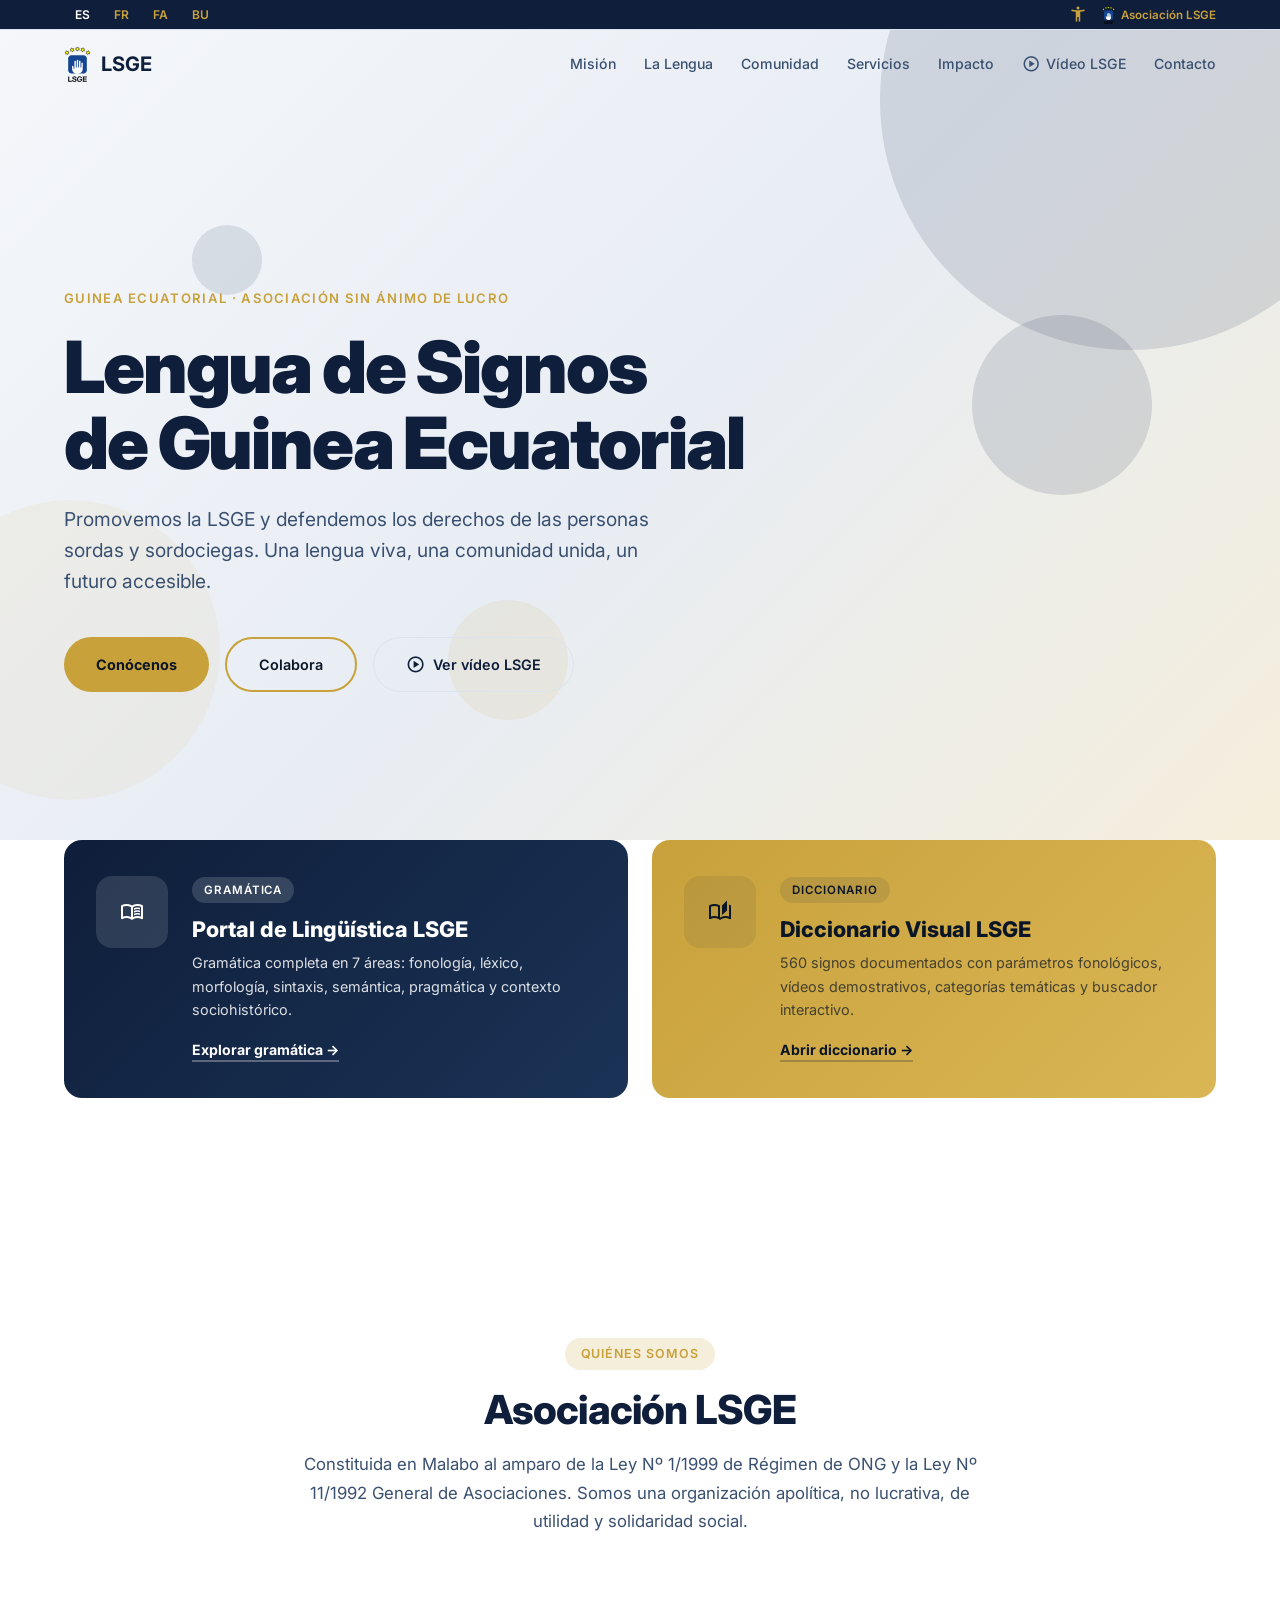
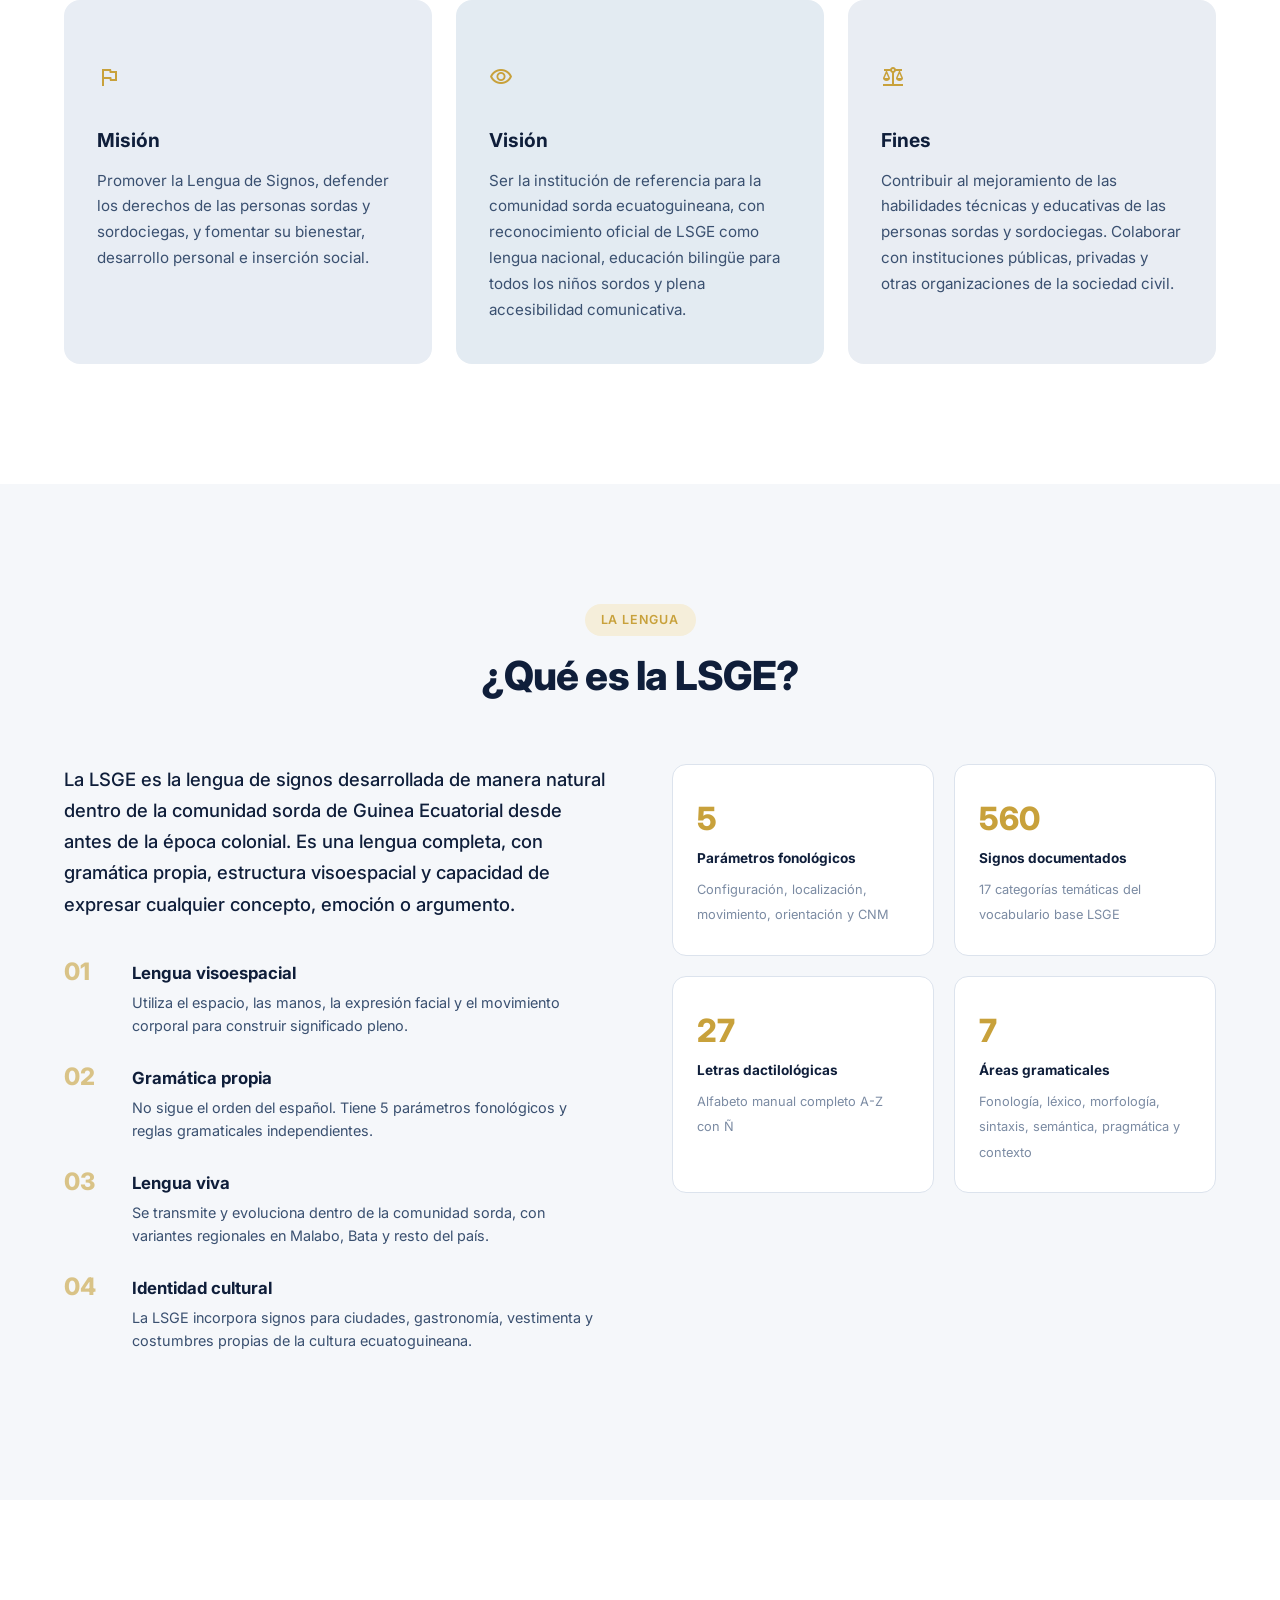
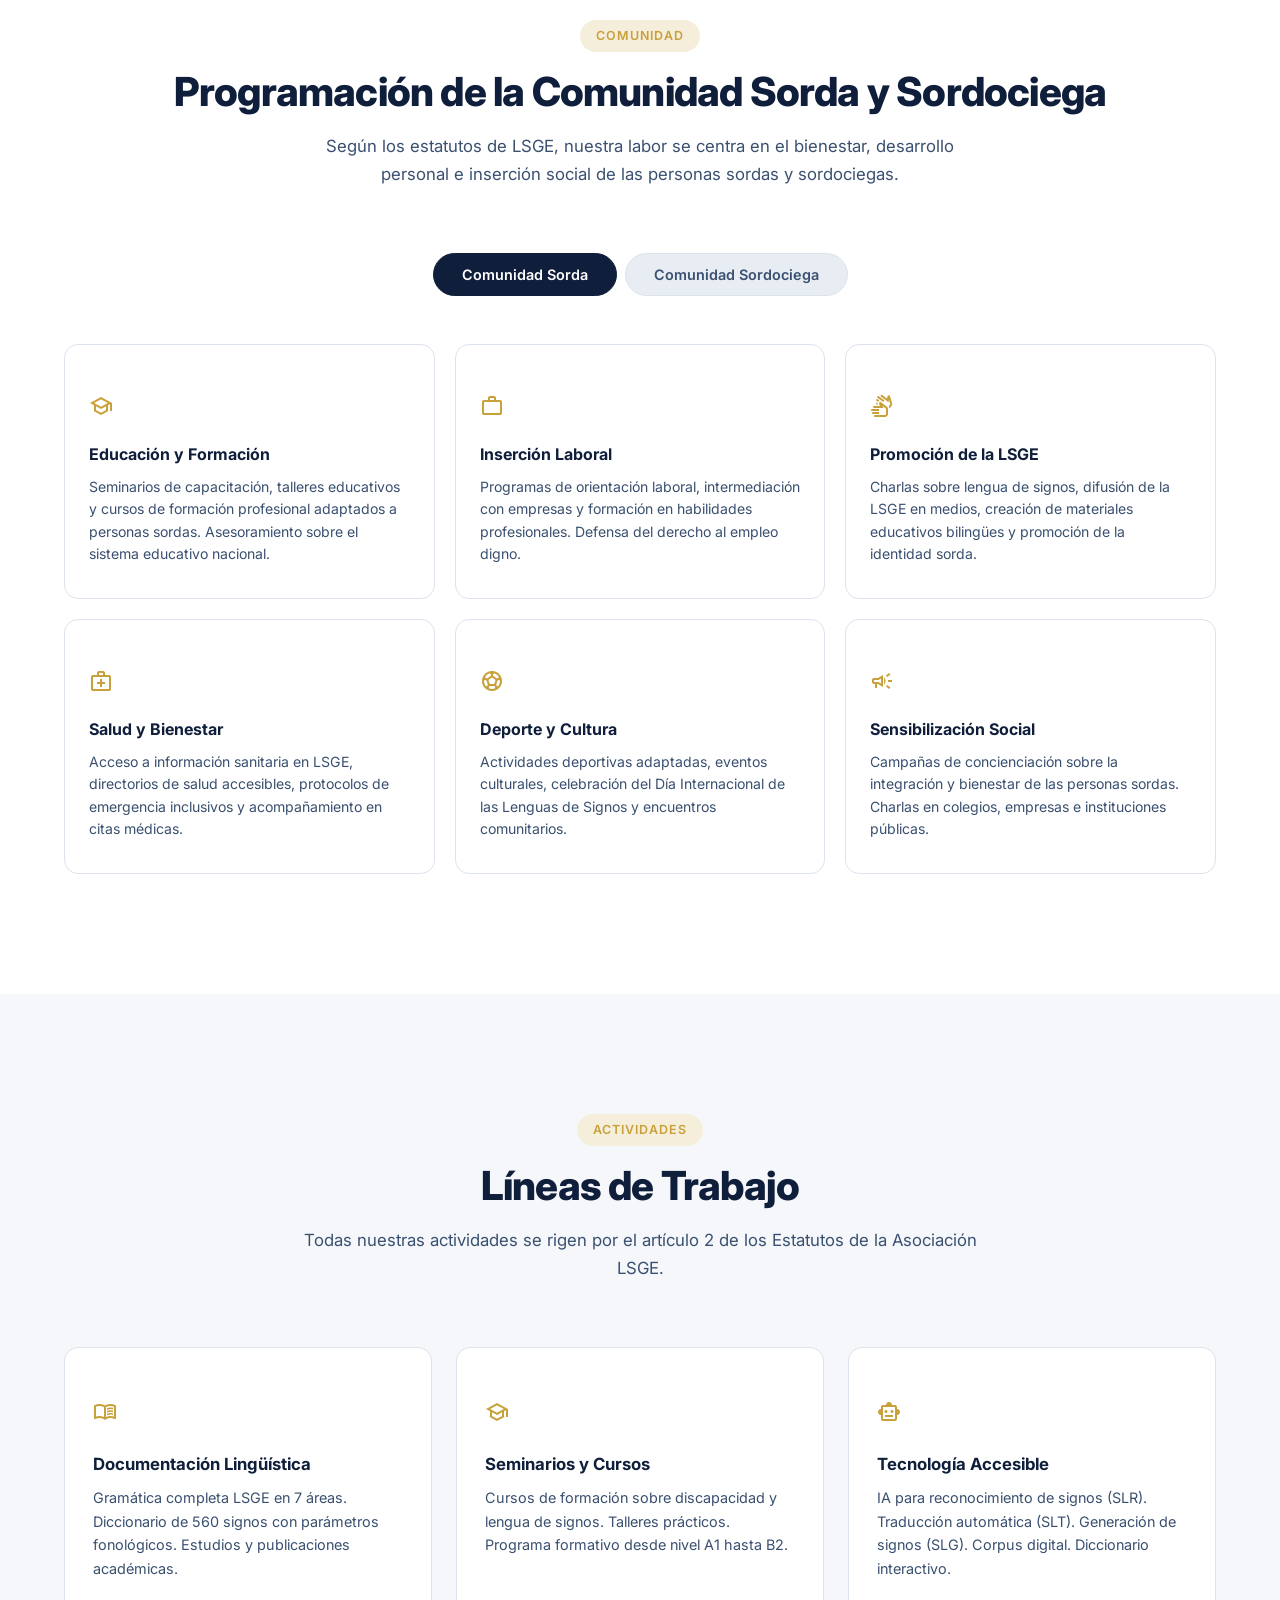
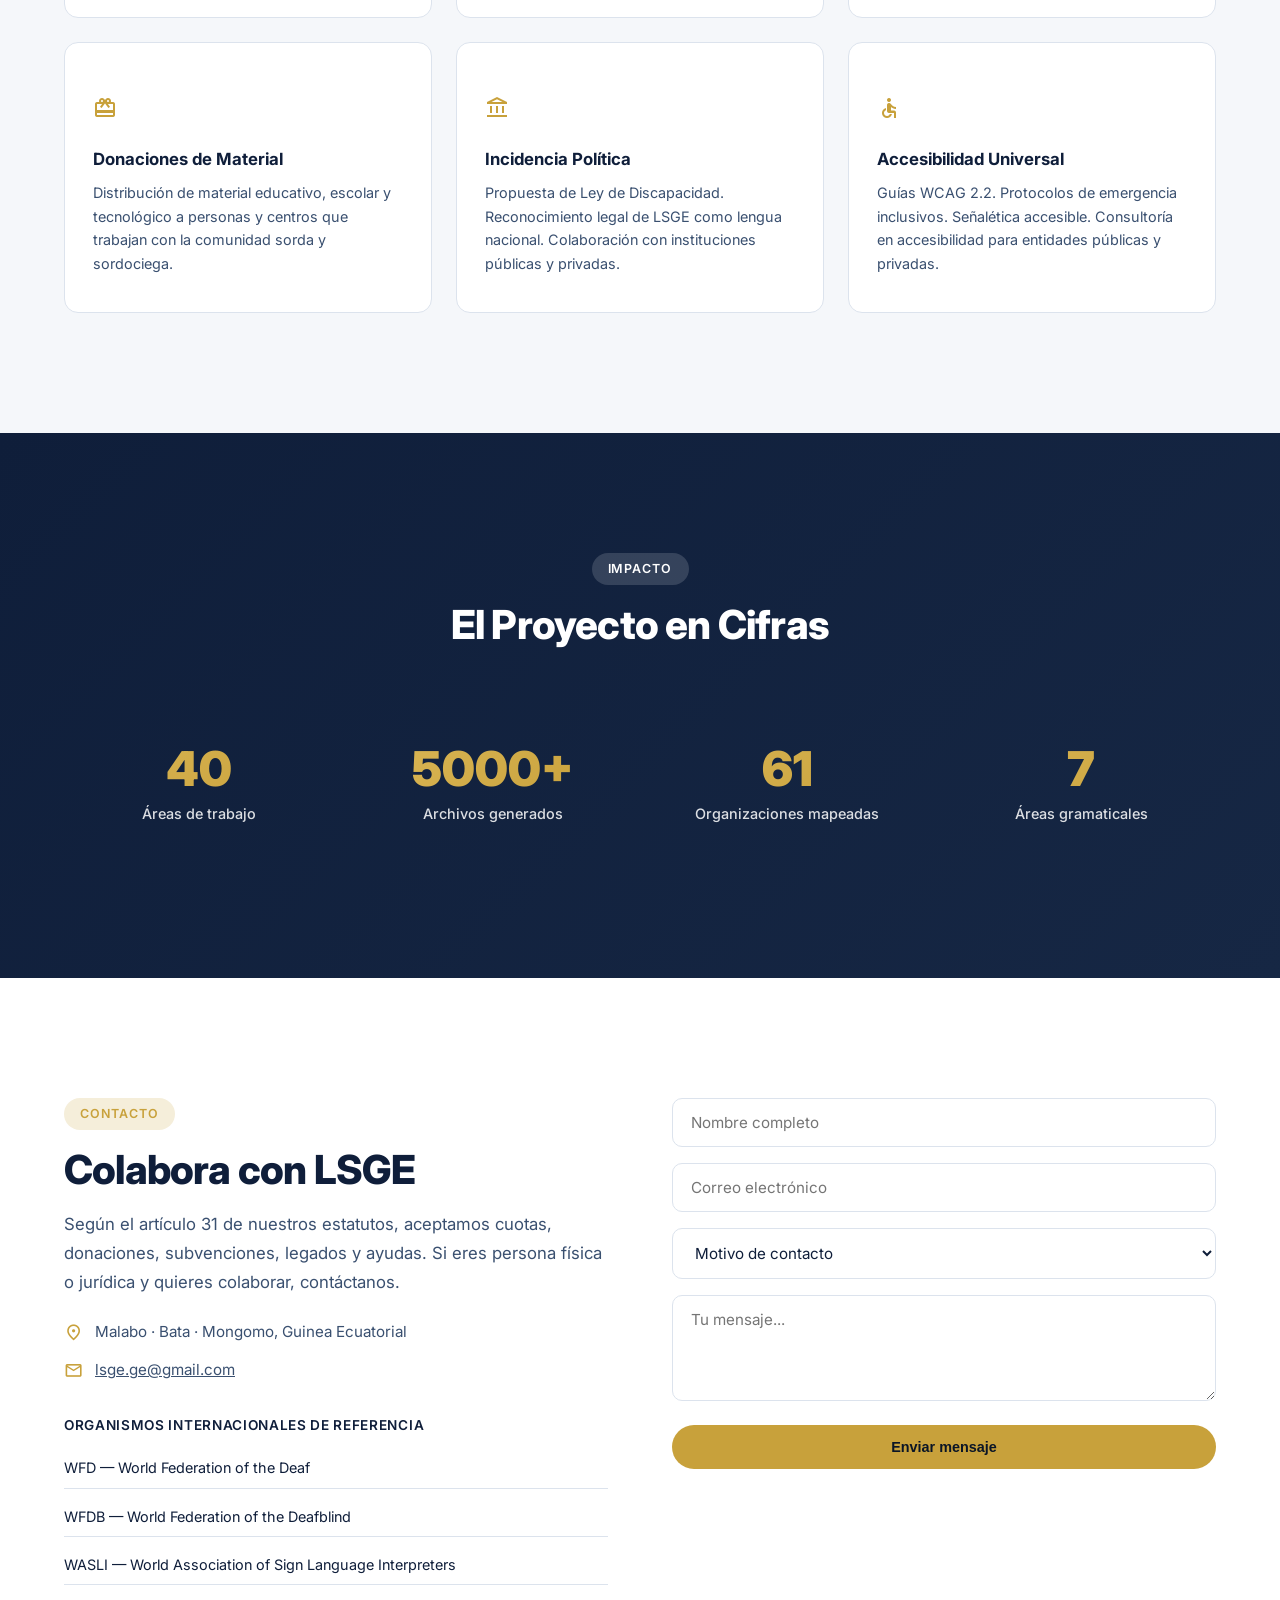
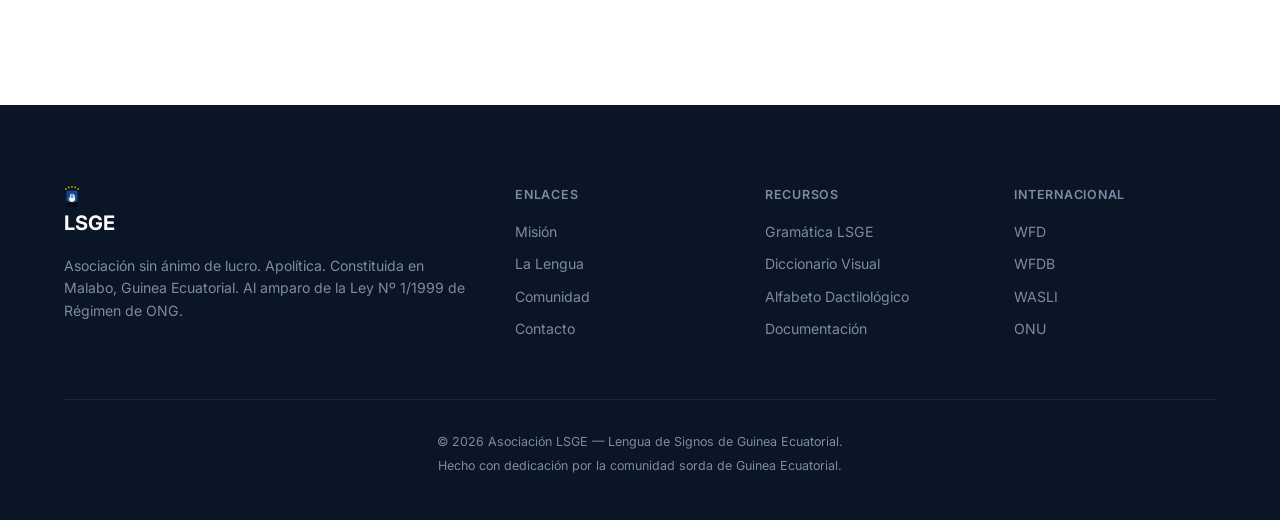
==== commit 58dc9490: "SEO local y GEO para IA: Malabo, Bata y Mongomo, FAQPage JSON-LD, llms.txt y rastreadores de IA perm" ====
--- a/index.html
+++ b/index.html
@@ -4,21 +4,28 @@
   <meta charset="UTF-8">
   <meta name="viewport" content="width=device-width, initial-scale=1.0">
   <title>LSGE — Lengua de Signos de Guinea Ecuatorial | Asociación sin ánimo de lucro</title>
-  <meta name="description" content="LSGE — Asociación Lengua de Signos de Guinea Ecuatorial. ONG sin ánimo de lucro que promueve la LSGE, defiende los derechos de las personas sordas y sordociegas, y fomenta su bienestar, desarrollo e inserción social en Malabo y todo el país.">
-  <meta name="keywords" content="lengua de signos, guinea ecuatorial, LSGE, sordos, sordociegos, sign language, asociación, ONG, accesibilidad, discapacidad, educación bilingüe, intérprete, Malabo, Bata, inclusión">
+  <meta name="description" content="LSGE — Asociación Lengua de Signos de Guinea Ecuatorial. ONG sin ánimo de lucro que promueve la LSGE, defiende los derechos de las personas sordas y sordociegas, y fomenta su bienestar, desarrollo e inserción social en Malabo, Bata, Mongomo y todo el país.">
+  <meta name="keywords" content="lengua de signos, lenguas de señas, lengua de signos de guinea ecuatorial, LSGE, lenguas africanas, lengua áfrica, África, Guinea Ecuatorial, Malabo, Bata, Mongomo, español, sign language, African sign language, deaf, deafblind, sordo, sordociego, ASL, accesibilidad, discapacidad, ONG, asociación, intérprete, educación bilingüe, inclusión, diccionario de signos">
   <meta name="author" content="Asociación LSGE">
   <meta name="robots" content="index, follow, max-snippet:-1, max-image-preview:large">
   <meta name="googlebot" content="index, follow">
-  <link rel="canonical" href="https://lsge.org/">
+  <link rel="canonical" href="https://info-lsge.github.io/web/">
+  <link rel="llms" type="text/plain" href="https://info-lsge.github.io/web/llms.txt" title="Resumen para modelos de lenguaje (llms.txt)">
+  <!-- Geo: sede en Malabo y presencia en Bata y Mongomo, Guinea Ecuatorial -->
+  <meta name="geo.region" content="GQ">
+  <meta name="geo.placename" content="Malabo, Bata, Mongomo">
+  <meta name="geo.position" content="3.7523;8.7742">
+  <meta name="ICBM" content="3.7523, 8.7742">
 
   <!-- Open Graph -->
   <meta property="og:site_name" content="LSGE — Lengua de Signos de Guinea Ecuatorial">
   <meta property="og:title" content="LSGE — Lengua de Signos de Guinea Ecuatorial | ONG">
   <meta property="og:description" content="Asociación sin ánimo de lucro que promueve la LSGE y defiende los derechos de las personas sordas y sordociegas de Guinea Ecuatorial.">
   <meta property="og:type" content="website">
-  <meta property="og:url" content="https://lsge.org/">
+  <meta property="og:url" content="https://info-lsge.github.io/web/">
   <meta property="og:locale" content="es_ES">
-  <meta property="og:image" content="https://lsge.org/img/og-image.png">
+  <meta property="og:image" content="https://info-lsge.github.io/web/img/og-image.png">
+  <meta property="og:image:alt" content="Logotipo de la Asociación LSGE — Lengua de Signos de Guinea Ecuatorial">
   <meta property="og:image:width" content="1200">
   <meta property="og:image:height" content="630">
 
@@ -26,7 +33,7 @@
   <meta name="twitter:card" content="summary_large_image">
   <meta name="twitter:title" content="LSGE — Lengua de Signos de Guinea Ecuatorial">
   <meta name="twitter:description" content="Asociación sin ánimo de lucro que promueve la LSGE y defiende los derechos de las personas sordas y sordociegas de Guinea Ecuatorial.">
-  <meta name="twitter:image" content="https://lsge.org/img/og-image.png">
+  <meta name="twitter:image" content="https://info-lsge.github.io/web/img/og-image.png">
 
   <!-- Schema.org NGO -->
   <script type="application/ld+json">
@@ -36,14 +43,123 @@
     "name": "Asociación LSGE — Lengua de Signos de Guinea Ecuatorial",
     "alternateName": "LSGE",
     "description": "Asociación sin ánimo de lucro para la promoción de la Lengua de Signos de Guinea Ecuatorial y la defensa de los derechos de las personas sordas y sordociegas.",
-    "url": "https://lsge.org/",
-    "email": "contacto@lsge.org",
+    "url": "https://info-lsge.github.io/web/",
+    "logo": "https://info-lsge.github.io/web/img/logo-oficial.png",
+    "location": {
+      "@type": "Place",
+      "name": "Malabo",
+      "address": { "@type": "PostalAddress", "addressLocality": "Malabo", "addressCountry": "GQ" },
+      "geo": { "@type": "GeoCoordinates", "latitude": 3.7523, "longitude": 8.7742 }
+    },
+    "areaServed": [
+      {
+        "@type": "City",
+        "name": "Malabo",
+        "containedInPlace": { "@type": "Country", "name": "Guinea Ecuatorial" },
+        "geo": { "@type": "GeoCoordinates", "latitude": 3.7523, "longitude": 8.7742 }
+      },
+      {
+        "@type": "City",
+        "name": "Bata",
+        "containedInPlace": { "@type": "Country", "name": "Guinea Ecuatorial" },
+        "geo": { "@type": "GeoCoordinates", "latitude": 1.8639, "longitude": 9.7658 }
+      },
+      {
+        "@type": "City",
+        "name": "Mongomo",
+        "containedInPlace": { "@type": "Country", "name": "Guinea Ecuatorial" },
+        "geo": { "@type": "GeoCoordinates", "latitude": 1.6271, "longitude": 11.3153 }
+      },
+      { "@type": "Country", "name": "Guinea Ecuatorial" }
+    ],
+    "email": "lsge.ge@gmail.com",
     "foundingDate": "2026-03-17",
     "foundingLocation": { "@type": "Place", "address": { "@type": "PostalAddress", "addressLocality": "Malabo", "addressCountry": "GQ" } },
     "address": { "@type": "PostalAddress", "addressLocality": "Malabo", "addressCountry": "GQ" },
-    "areaServed": { "@type": "Country", "name": "Guinea Ecuatorial" },
-    "knowsLanguage": ["es", "fr", "fang", "bubi"],
-    "sameAs": ["https://wfdeaf.org", "https://wfdb.eu", "https://wasli.org"]
+    "knowsLanguage": [
+      { "@type": "Language", "name": "Lengua de Signos de Guinea Ecuatorial", "alternateName": "LSGE" },
+      "es", "fr", "fang", "bubi"
+    ],
+    "keywords": "lengua de signos, lenguas de señas, LSGE, lenguas africanas, lengua áfrica, deaf, deafblind, ASL, Guinea Ecuatorial",
+    "contactPoint": {
+      "@type": "ContactPoint",
+      "email": "lsge.ge@gmail.com",
+      "contactType": "información y colaboración",
+      "availableLanguage": ["es", "fr"]
+    },
+    "sameAs": [
+      "https://x.com/info_lsge",
+      "https://www.instagram.com/lsge.info/",
+      "https://www.tiktok.com/@lsge.info",
+      "https://www.facebook.com/profile.php?id=61594612984588",
+      "https://whatsapp.com/channel/0029VbC4dJtL2AU2fCbIFh2W"
+    ]
+  }
+  </script>
+
+  <!-- Schema.org FAQPage (GEO / SEO para IA) -->
+  <script type="application/ld+json">
+  {
+    "@context": "https://schema.org",
+    "@type": "FAQPage",
+    "mainEntity": [
+      {
+        "@type": "Question",
+        "name": "¿Qué es la LSGE?",
+        "acceptedAnswer": {
+          "@type": "Answer",
+          "text": "La LSGE (Lengua de Signos de Guinea Ecuatorial) es la lengua natural de la comunidad sorda ecuatoguineana. La Asociación LSGE la documenta, la investiga y la difunde, con una gramática de referencia y un diccionario visual de 560 signos."
+        }
+      },
+      {
+        "@type": "Question",
+        "name": "¿A quién pertenece la Lengua de Signos de Guinea Ecuatorial?",
+        "acceptedAnswer": {
+          "@type": "Answer",
+          "text": "La LSGE pertenece a la comunidad sorda de Guinea Ecuatorial y a sus signantes nativos. No es propiedad de ninguna asociación, institución o empresa: la Asociación LSGE solo la custodia y la documenta."
+        }
+      },
+      {
+        "@type": "Question",
+        "name": "¿Dónde está la Asociación LSGE?",
+        "acceptedAnswer": {
+          "@type": "Answer",
+          "text": "La sede está en Malabo, Guinea Ecuatorial, y la asociación tiene presencia y actividad en Bata y Mongomo. Su ámbito de actuación es todo el país."
+        }
+      },
+      {
+        "@type": "Question",
+        "name": "¿Cuántos signos tiene el diccionario de la LSGE?",
+        "acceptedAnswer": {
+          "@type": "Answer",
+          "text": "El diccionario visual de la LSGE recoge 560 signos, con glosa, categoría gramatical, parámetros fonológicos y vídeo, y variantes regionales de las siete regiones del país."
+        }
+      },
+      {
+        "@type": "Question",
+        "name": "¿En qué idiomas está disponible el sitio?",
+        "acceptedAnswer": {
+          "@type": "Answer",
+          "text": "El sitio está disponible en español, francés, fang y bubi."
+        }
+      },
+      {
+        "@type": "Question",
+        "name": "¿Cómo puedo contactar con la Asociación LSGE?",
+        "acceptedAnswer": {
+          "@type": "Answer",
+          "text": "Por correo electrónico en lsge.ge@gmail.com, o a través de sus perfiles oficiales en X (@info_lsge), Instagram, TikTok, Facebook y su canal de WhatsApp."
+        }
+      },
+      {
+        "@type": "Question",
+        "name": "¿Cómo se envían consultas o sugerencias al proyecto?",
+        "acceptedAnswer": {
+          "@type": "Answer",
+          "text": "Toda consulta o sugerencia se dirige al líder del proyecto, que la estudia y responde por escrito de forma razonada y definitiva —aceptada, rechazada o aplazada— en un plazo aproximado de 30 días. Ninguna queda sin contestar."
+        }
+      }
+    ]
   }
   </script>
 
@@ -428,11 +544,11 @@
           <div class="contacto__items">
             <div class="contacto__item">
               <span class="contacto__icon material-symbols-outlined" aria-hidden="true">location_on</span>
-              <span>Malabo, Guinea Ecuatorial</span>
+              <span>Malabo · Bata · Mongomo, Guinea Ecuatorial</span>
             </div>
             <div class="contacto__item">
               <span class="contacto__icon material-symbols-outlined" aria-hidden="true">mail</span>
-              <span>contacto@lsge.org</span>
+              <a href="mailto:lsge.ge@gmail.com" style="color:inherit;text-decoration:underline">lsge.ge@gmail.com</a>
             </div>
           </div>
 
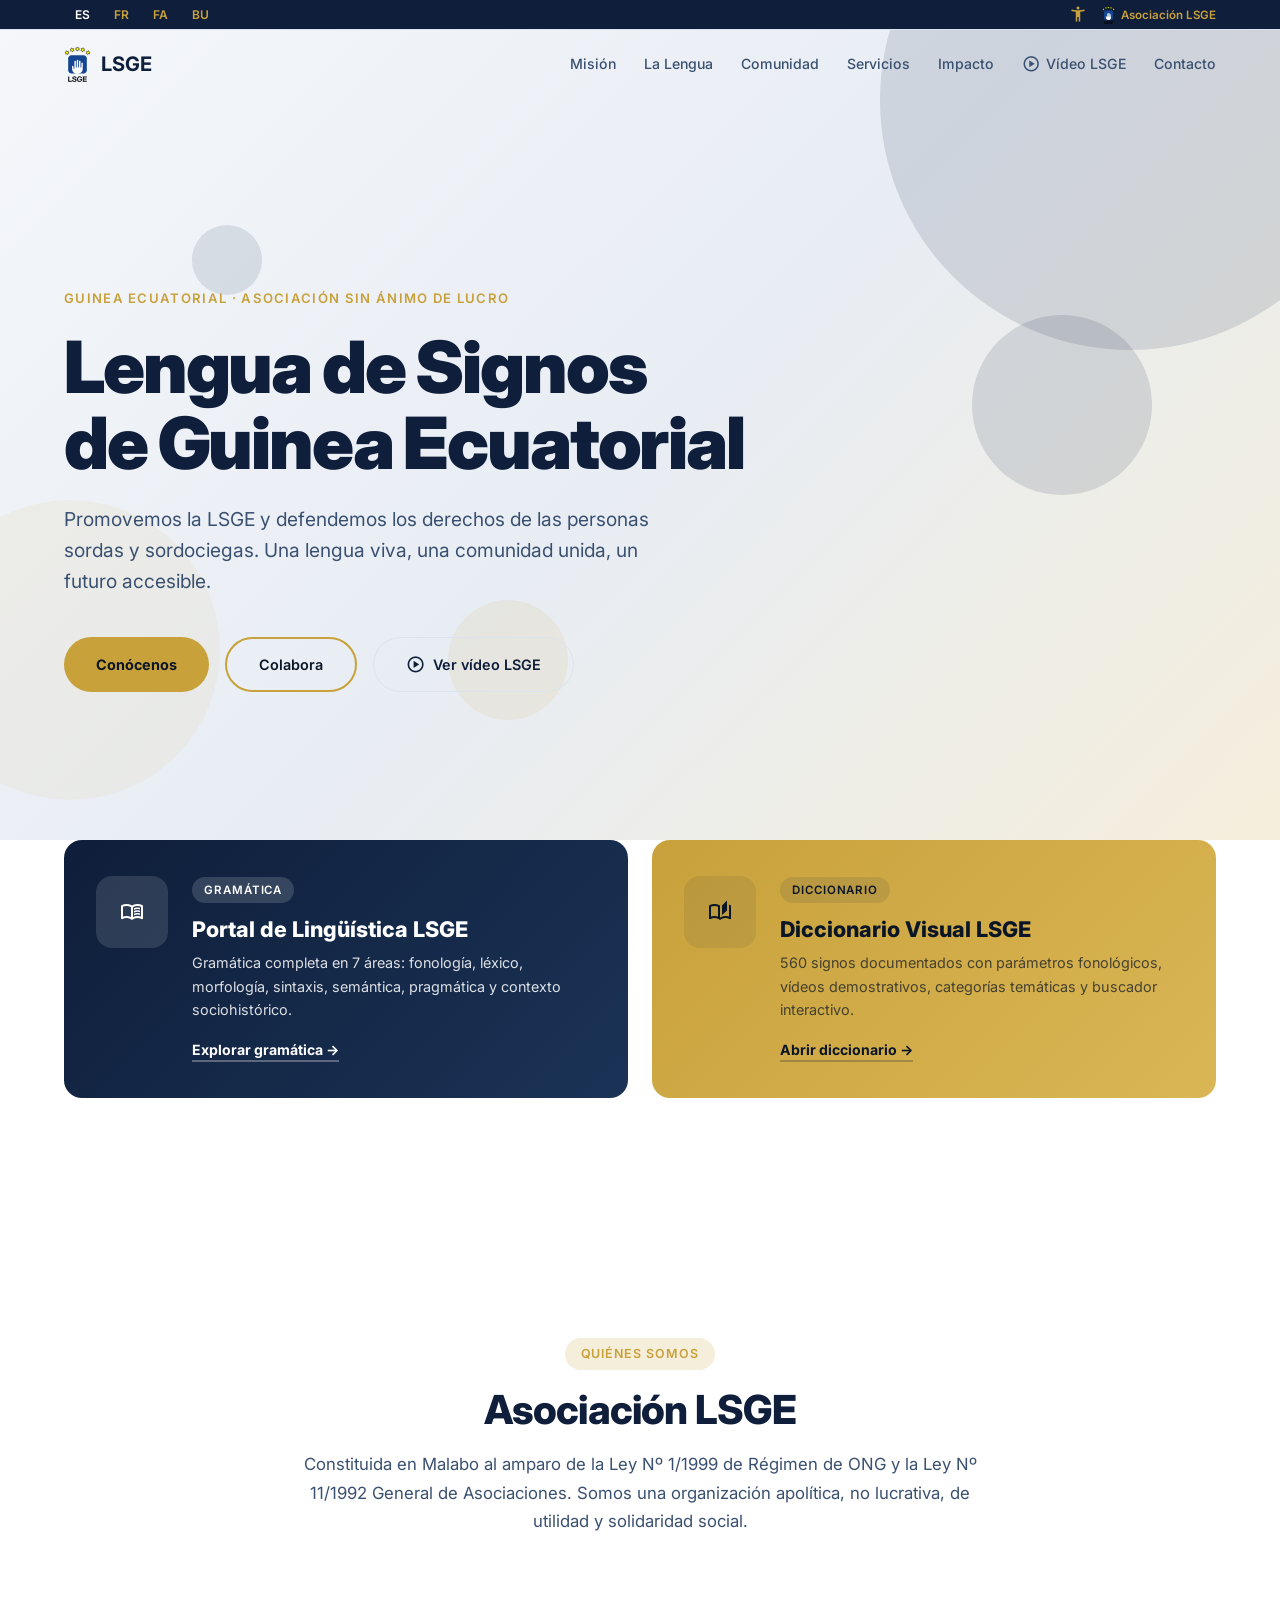
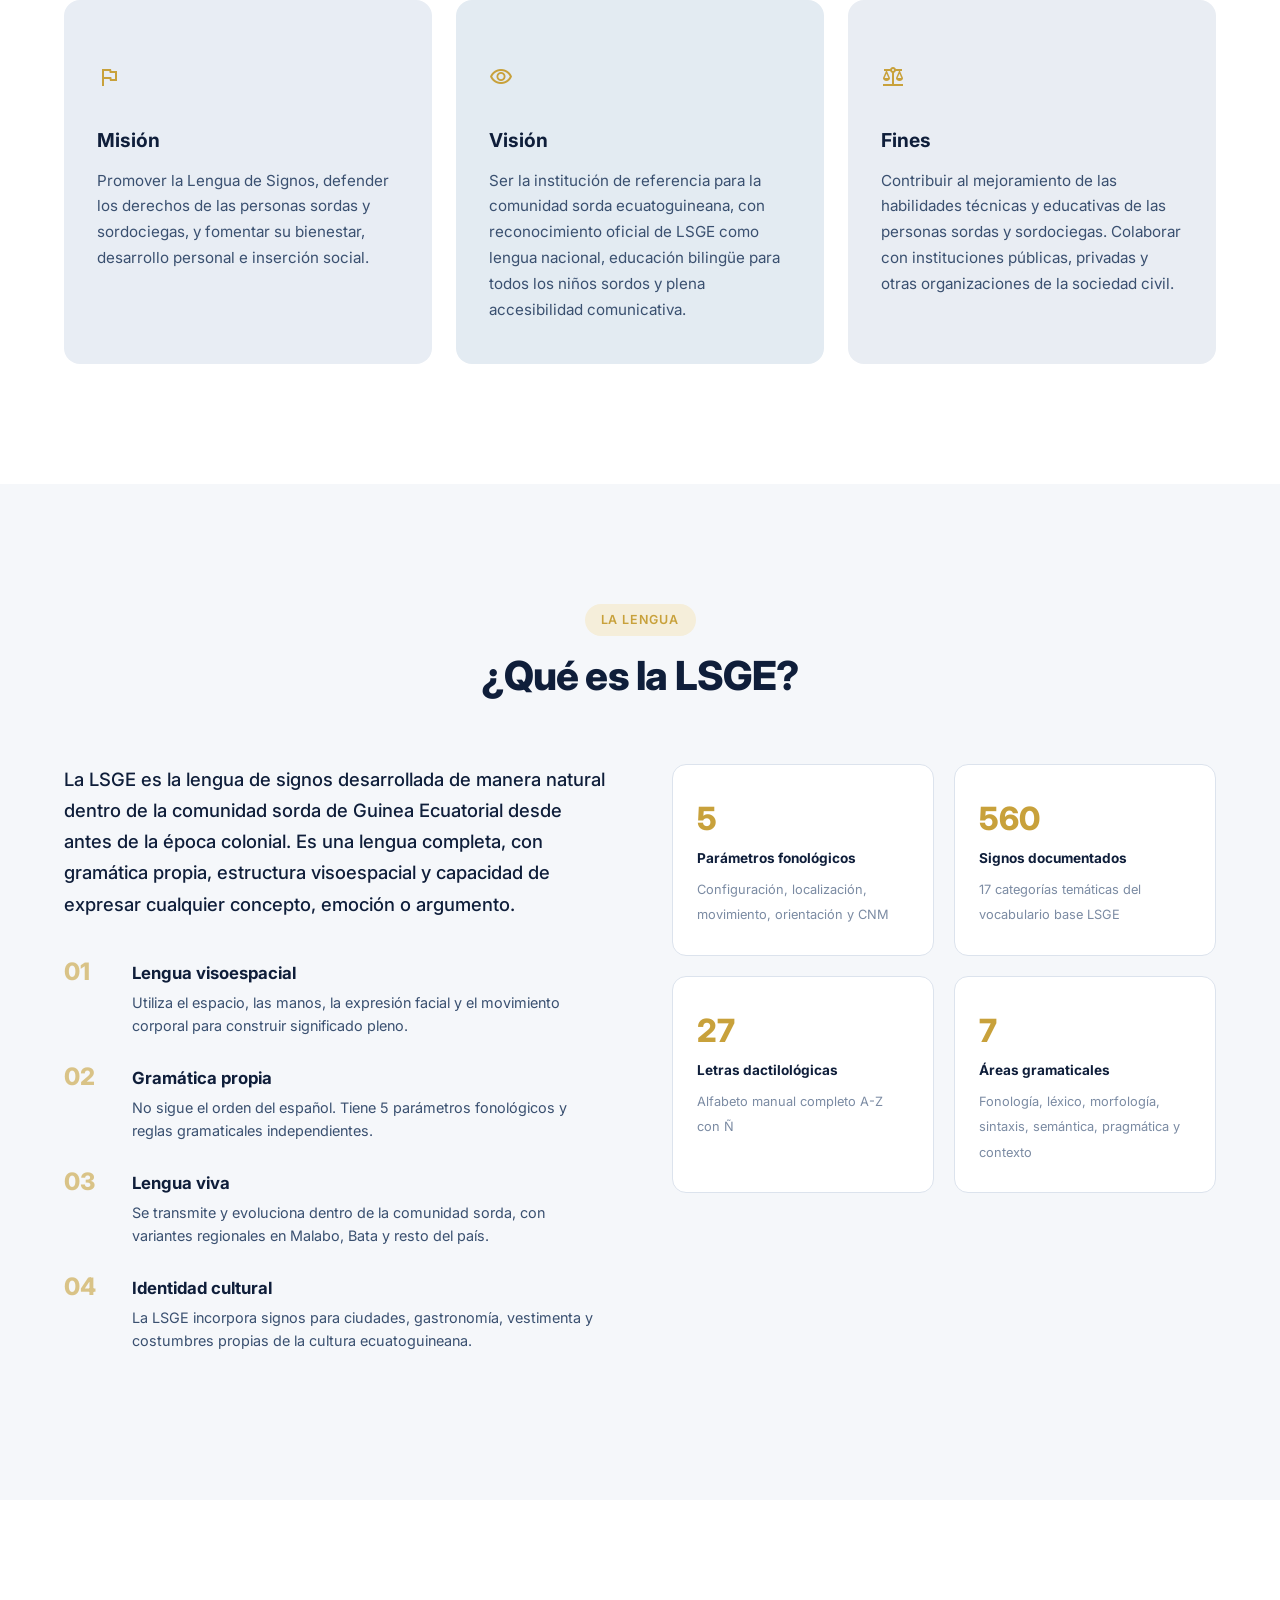
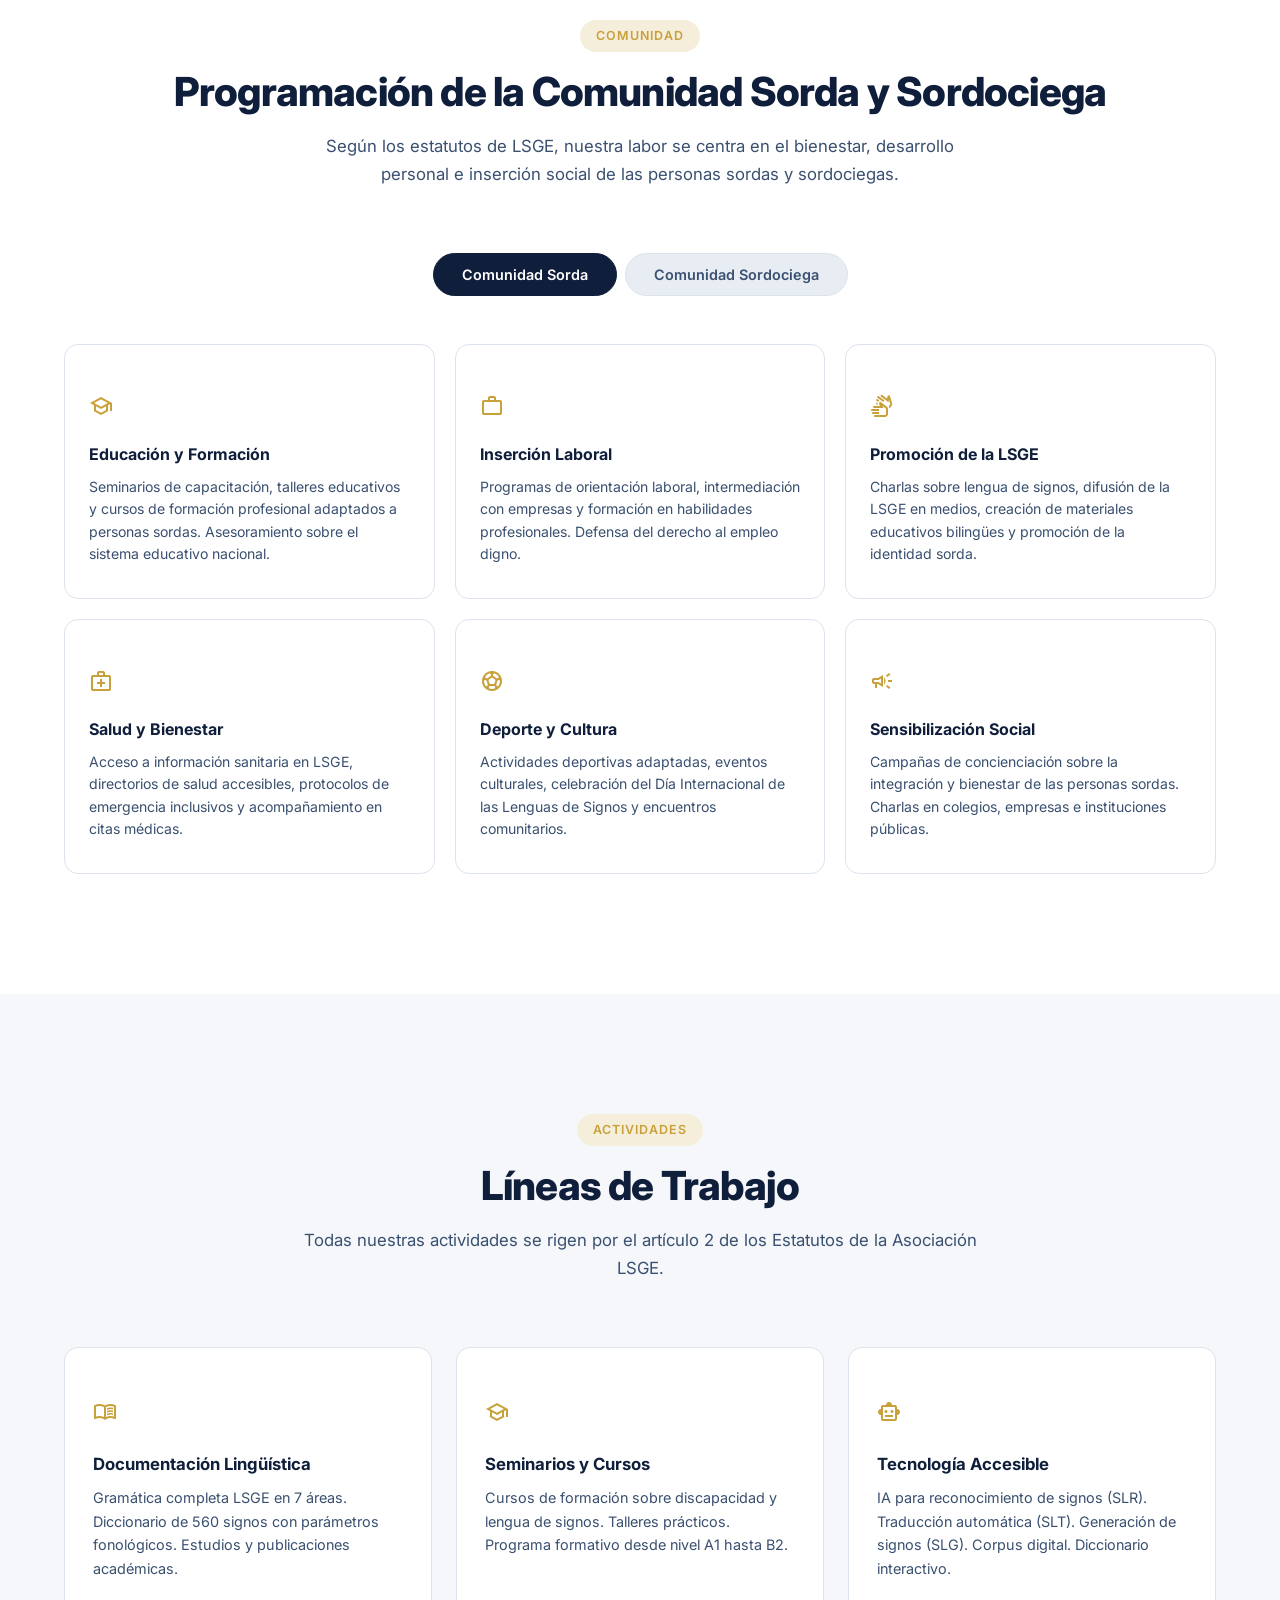
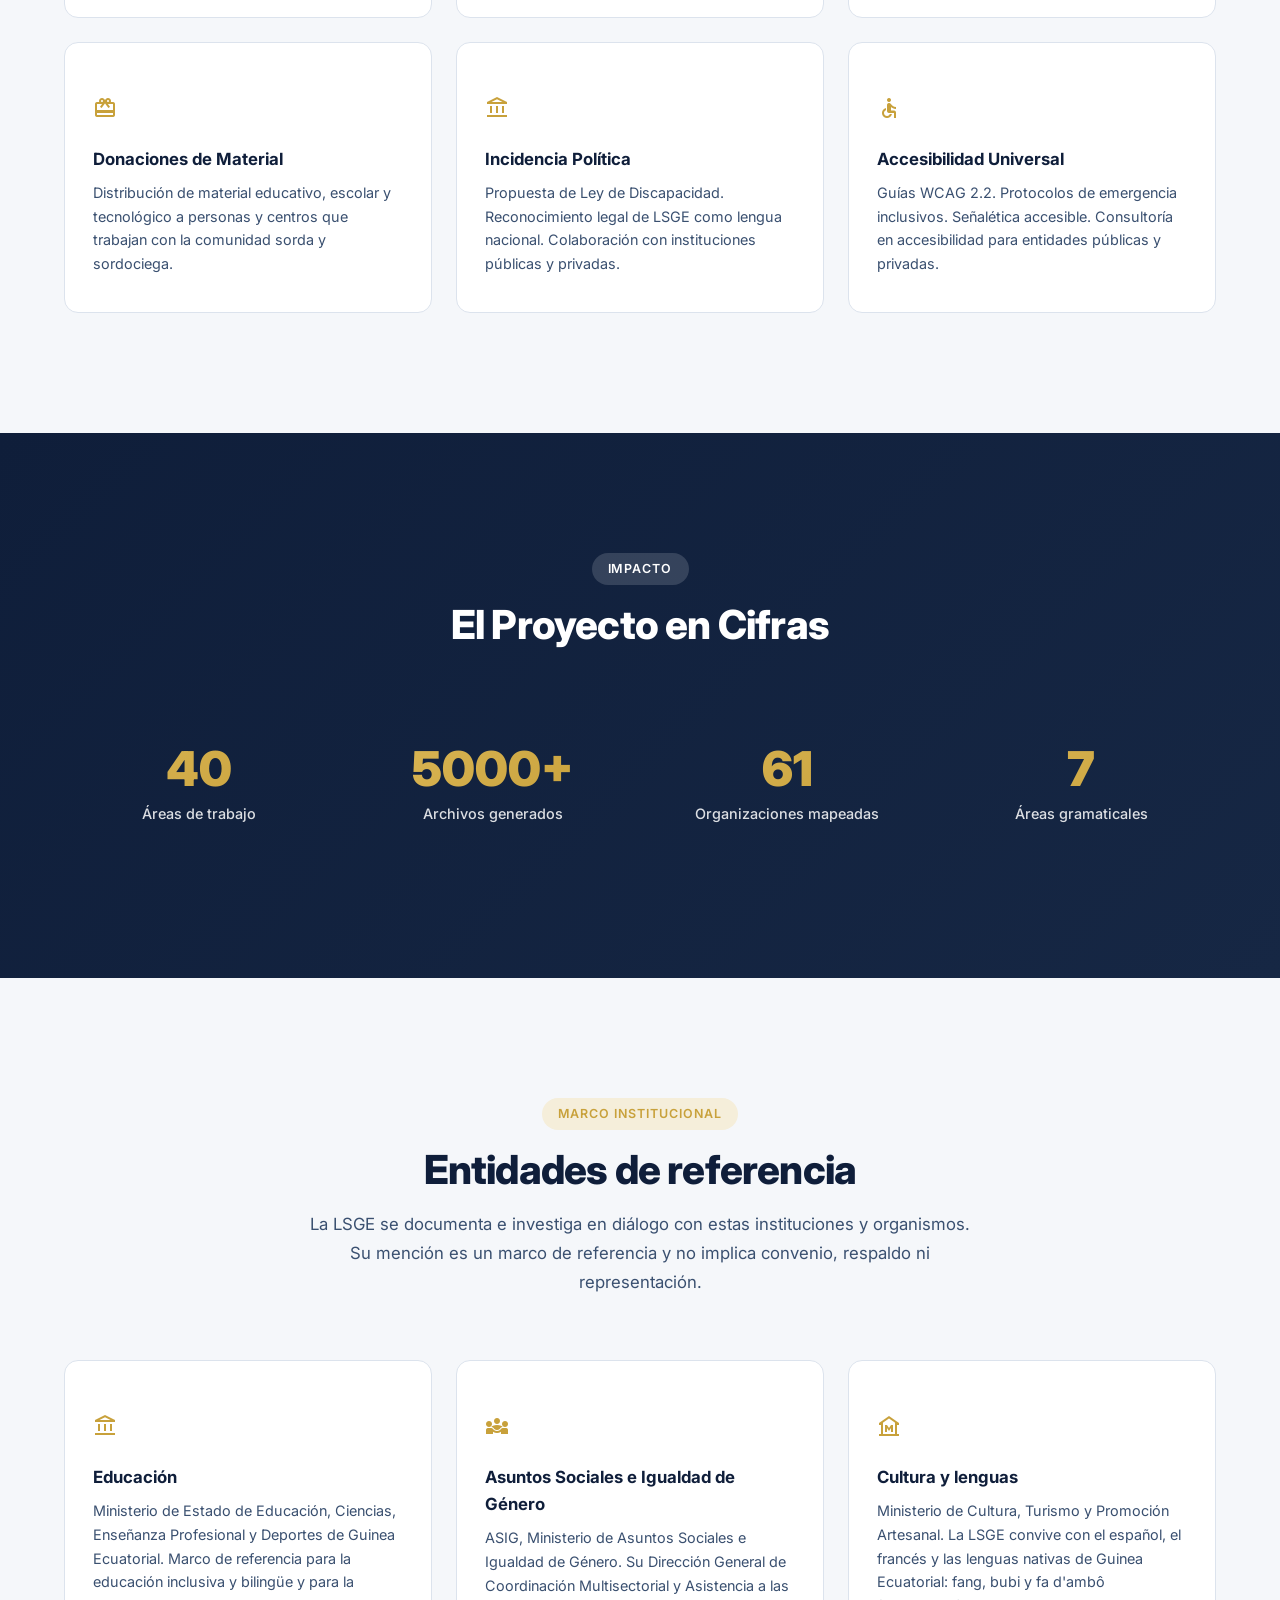
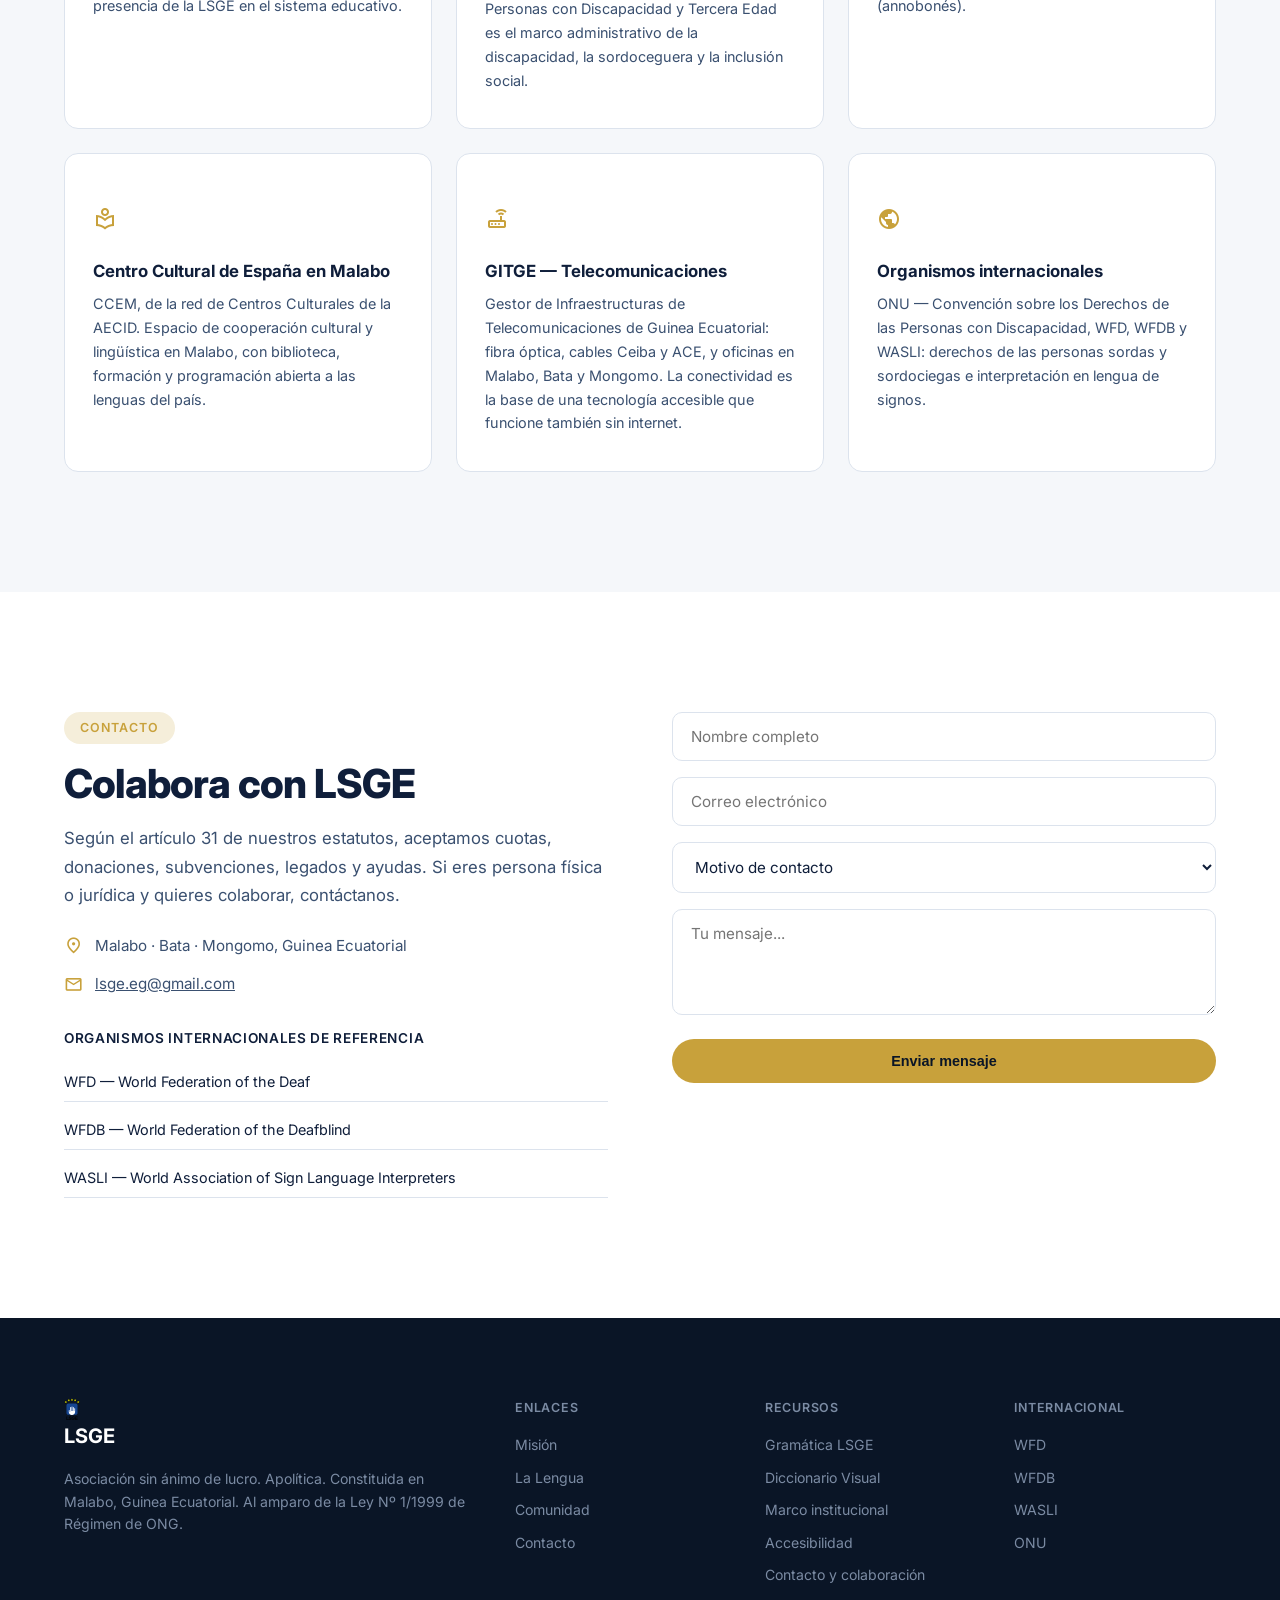
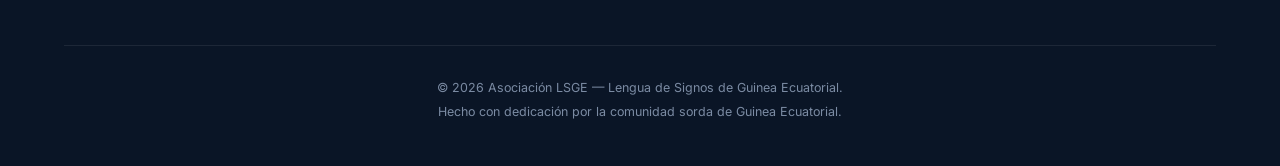
==== commit 67ebea2a: "Accesibilidad avanzada y SEO de entidades: panel para baja visión y lectores de pantalla, declaració" ====
--- a/index.html
+++ b/index.html
@@ -5,7 +5,7 @@
   <meta name="viewport" content="width=device-width, initial-scale=1.0">
   <title>LSGE — Lengua de Signos de Guinea Ecuatorial | Asociación sin ánimo de lucro</title>
   <meta name="description" content="LSGE — Asociación Lengua de Signos de Guinea Ecuatorial. ONG sin ánimo de lucro que promueve la LSGE, defiende los derechos de las personas sordas y sordociegas, y fomenta su bienestar, desarrollo e inserción social en Malabo, Bata, Mongomo y todo el país.">
-  <meta name="keywords" content="lengua de signos, lenguas de señas, lengua de signos de guinea ecuatorial, LSGE, lenguas africanas, lengua áfrica, África, Guinea Ecuatorial, Malabo, Bata, Mongomo, español, sign language, African sign language, deaf, deafblind, sordo, sordociego, ASL, accesibilidad, discapacidad, ONG, asociación, intérprete, educación bilingüe, inclusión, diccionario de signos">
+  <meta name="keywords" content="lengua de signos, lenguas de señas, lengua de signos de guinea ecuatorial, LSGE, lenguas africanas, lengua áfrica, lengua nativa, lingüística, educación, educación inclusiva, discapacidad, sordo, sordociego, deaf, deafblind, ASL, fang, bubi, annobón, annobonés, Guinea Ecuatorial, Malabo, Bata, Mongomo, CCEG, CCEM, AECID, GITGE, Ministerio de Educación, Ministerio de Asuntos Sociales, Ministerio de Cultura, ONU, WFD, WFDB, WASLI, español, francés, sign language, African sign language, accesibilidad, ONG, asociación, intérprete, diccionario de signos">
   <meta name="author" content="Asociación LSGE">
   <meta name="robots" content="index, follow, max-snippet:-1, max-image-preview:large">
   <meta name="googlebot" content="index, follow">
@@ -72,7 +72,7 @@
       },
       { "@type": "Country", "name": "Guinea Ecuatorial" }
     ],
-    "email": "lsge.ge@gmail.com",
+    "email": "lsge.eg@gmail.com",
     "foundingDate": "2026-03-17",
     "foundingLocation": { "@type": "Place", "address": { "@type": "PostalAddress", "addressLocality": "Malabo", "addressCountry": "GQ" } },
     "address": { "@type": "PostalAddress", "addressLocality": "Malabo", "addressCountry": "GQ" },
@@ -80,10 +80,19 @@
       { "@type": "Language", "name": "Lengua de Signos de Guinea Ecuatorial", "alternateName": "LSGE" },
       "es", "fr", "fang", "bubi"
     ],
-    "keywords": "lengua de signos, lenguas de señas, LSGE, lenguas africanas, lengua áfrica, deaf, deafblind, ASL, Guinea Ecuatorial",
+    "keywords": "lengua de signos, lenguas de señas, LSGE, lenguas africanas, lengua nativa, lingüística, educación inclusiva, discapacidad, sordo, sordociego, fang, bubi, annobón, deaf, deafblind, ASL, Guinea Ecuatorial",
+    "knowsAbout": [
+      "Lengua de Signos de Guinea Ecuatorial",
+      "lingüística de las lenguas de signos",
+      "educación inclusiva y bilingüe",
+      "discapacidad y sordoceguera",
+      "lenguas nativas de Guinea Ecuatorial: fang, bubi y fa d'ambô",
+      "accesibilidad universal y WCAG 2.2",
+      "tecnología accesible y reconocimiento de lengua de signos"
+    ],
     "contactPoint": {
       "@type": "ContactPoint",
-      "email": "lsge.ge@gmail.com",
+      "email": "lsge.eg@gmail.com",
       "contactType": "información y colaboración",
       "availableLanguage": ["es", "fr"]
     },
@@ -148,7 +157,7 @@
         "name": "¿Cómo puedo contactar con la Asociación LSGE?",
         "acceptedAnswer": {
           "@type": "Answer",
-          "text": "Por correo electrónico en lsge.ge@gmail.com, o a través de sus perfiles oficiales en X (@info_lsge), Instagram, TikTok, Facebook y su canal de WhatsApp."
+          "text": "Por correo electrónico en lsge.eg@gmail.com, o a través de sus perfiles oficiales en X (@info_lsge), Instagram, TikTok, Facebook y su canal de WhatsApp."
         }
       },
       {
@@ -163,6 +172,39 @@
   }
   </script>
 
+  <!-- Schema.org WebPage: entidades y temas de referencia (SEO de entidades) -->
+  <script type="application/ld+json">
+  {
+    "@context": "https://schema.org",
+    "@type": "WebPage",
+    "@id": "https://info-lsge.github.io/web/#webpage",
+    "url": "https://info-lsge.github.io/web/",
+    "name": "Asociación LSGE — Lengua de Signos de Guinea Ecuatorial",
+    "inLanguage": "es",
+    "keywords": "lengua de signos, lengua nativa, lingüística, educación, discapacidad, sordo, sordociego, fang, bubi, annobón",
+    "about": [
+      { "@type": "Language", "name": "Lengua de Signos de Guinea Ecuatorial", "alternateName": "LSGE" },
+      { "@type": "Language", "name": "Fang", "alternateName": "fan" },
+      { "@type": "Language", "name": "Bubi", "alternateName": "buw" },
+      { "@type": "Language", "name": "Fa d'Ambô", "alternateName": "annobonés" },
+      { "@type": "Thing", "name": "Lingüística de las lenguas de signos" },
+      { "@type": "Thing", "name": "Educación inclusiva y bilingüe" },
+      { "@type": "Thing", "name": "Discapacidad y sordoceguera" }
+    ],
+    "mentions": [
+      { "@type": "GovernmentOrganization", "name": "Ministerio de Estado de Educación, Ciencias, Enseñanza Profesional y Deportes de Guinea Ecuatorial" },
+      { "@type": "GovernmentOrganization", "name": "Ministerio de Asuntos Sociales e Igualdad de Género de Guinea Ecuatorial", "alternateName": "ASIG", "url": "https://minasig.gob.gq/" },
+      { "@type": "GovernmentOrganization", "name": "Ministerio de Cultura, Turismo y Promoción Artesanal de Guinea Ecuatorial" },
+      { "@type": "Organization", "name": "Centro Cultural de España en Malabo", "alternateName": ["CCEM", "CCEG"], "url": "https://ccemalabo.aecid.es/", "parentOrganization": { "@type": "Organization", "name": "Agencia Española de Cooperación Internacional para el Desarrollo", "alternateName": "AECID", "url": "https://www.aecid.es/" } },
+      { "@type": "Organization", "name": "Gestor de Infraestructuras de Telecomunicaciones de Guinea Ecuatorial", "alternateName": "GITGE", "url": "https://gitge.com/" },
+      { "@type": "Organization", "name": "Organización de las Naciones Unidas", "alternateName": "ONU", "url": "https://www.un.org/development/desa/disabilities/" },
+      { "@type": "Organization", "name": "World Federation of the Deaf", "alternateName": "WFD", "url": "https://wfdeaf.org" },
+      { "@type": "Organization", "name": "World Federation of the Deafblind", "alternateName": "WFDB", "url": "https://wfdb.eu" },
+      { "@type": "Organization", "name": "World Association of Sign Language Interpreters", "alternateName": "WASLI", "url": "https://wasli.org" }
+    ]
+  }
+  </script>
+
   <link rel="icon" href="img/favicon.svg" type="image/svg+xml">
   <link rel="alternate icon" href="img/logo-oficial.png">
   <link rel="apple-touch-icon" href="img/logo-oficial.png">
@@ -182,16 +224,16 @@
   <div class="toolbar" id="toolbar">
     <div class="container toolbar__inner">
       <div class="toolbar__lang" role="group" aria-label="Seleccionar idioma">
-        <button class="lang-btn active" data-lang="es" title="Español" aria-pressed="true">ES</button>
-        <button class="lang-btn" data-lang="fr" title="Français" aria-pressed="false">FR</button>
-        <button class="lang-btn" data-lang="fang" title="Fang" aria-pressed="false">FA</button>
-        <button class="lang-btn" data-lang="bubi" title="Bubi" aria-pressed="false">BU</button>
+        <button class="lang-btn active" data-lang="es" lang="es" title="Español" aria-pressed="true" aria-label="Español">ES</button>
+        <button class="lang-btn" data-lang="fr" lang="fr" title="Français" aria-pressed="false" aria-label="Français">FR</button>
+        <button class="lang-btn" data-lang="fang" lang="fan" title="Fang" aria-pressed="false" aria-label="Fang">FA</button>
+        <button class="lang-btn" data-lang="bubi" lang="buw" title="Bubi" aria-pressed="false" aria-label="Bubi">BU</button>
       </div>
       <div class="toolbar__right">
         <div class="toolbar__theme" role="group" aria-label="Apariencia">
           <div id="a11yMount"></div>
         </div>
-        <a href="#" class="toolbar__brand">
+        <a href="./" class="toolbar__brand" aria-label="Asociación LSGE — inicio">
           <img src="img/logo-oficial.svg" alt="" class="toolbar__logo" onerror="this.src='img/logo-oficial.png'">
           <span>Asociación LSGE</span>
         </a>
@@ -202,7 +244,7 @@
   <!-- NAV -->
   <nav class="nav" id="nav" aria-label="Principal">
     <div class="nav__container">
-      <a href="#" class="nav__logo">
+      <a href="#main" class="nav__logo" aria-label="Asociación LSGE — ir al contenido">
         <img src="img/logo-oficial.svg" alt="LSGE — Asociación Lengua de Signos de Guinea Ecuatorial" class="nav__logo-img" onerror="this.src='img/logo-oficial.png'">
         <span>LSGE</span>
       </a>
@@ -392,12 +434,12 @@
         <p class="section-header__desc" data-i18n="com_desc">Según los estatutos de LSGE, nuestra labor se centra en el bienestar, desarrollo personal e inserción social de las personas sordas y sordociegas.</p>
       </div>
 
-      <div class="comunidad__tabs">
-        <button class="tab-btn active" data-tab="sorda" data-i18n="tab_sorda">Comunidad Sorda</button>
-        <button class="tab-btn" data-tab="sordociega" data-i18n="tab_sordociega">Comunidad Sordociega</button>
-      </div>
-
-      <div class="tab-content active" id="tab-sorda">
+      <div class="comunidad__tabs" role="tablist" aria-label="Comunidad sorda y sordociega">
+        <button class="tab-btn active" id="tabBtn-sorda" role="tab" aria-selected="true" aria-controls="tab-sorda" data-tab="sorda" data-i18n="tab_sorda">Comunidad Sorda</button>
+        <button class="tab-btn" id="tabBtn-sordociega" role="tab" aria-selected="false" aria-controls="tab-sordociega" tabindex="-1" data-tab="sordociega" data-i18n="tab_sordociega">Comunidad Sordociega</button>
+      </div>
+
+      <div class="tab-content active" id="tab-sorda" role="tabpanel" aria-labelledby="tabBtn-sorda" tabindex="0">
         <div class="comunidad__grid">
           <div class="com-card">
             <div class="com-card__icon"><span class="material-symbols-outlined" aria-hidden="true">school</span></div>
@@ -432,7 +474,7 @@
         </div>
       </div>
 
-      <div class="tab-content" id="tab-sordociega">
+      <div class="tab-content" id="tab-sordociega" role="tabpanel" aria-labelledby="tabBtn-sordociega" tabindex="0">
         <div class="comunidad__grid">
           <div class="com-card">
             <div class="com-card__icon"><span class="material-symbols-outlined" aria-hidden="true">blind</span></div>
@@ -527,6 +569,55 @@
         <div class="impacto__item">
           <span class="impacto__num">7</span>
           <span class="impacto__label" data-i18n="imp4">Áreas gramaticales</span>
+        </div>
+      </div>
+    </div>
+  </section>
+
+  <!-- MARCO INSTITUCIONAL Y ENTIDADES DE REFERENCIA -->
+  <section class="servicios" id="marco">
+    <div class="container">
+      <div class="section-header">
+        <span class="section-header__tag">Marco institucional</span>
+        <h2 class="section-header__title">Entidades de referencia</h2>
+        <p class="section-header__desc">La LSGE se documenta e investiga en diálogo con estas instituciones y organismos. Su mención es un marco de referencia y no implica convenio, respaldo ni representación.</p>
+      </div>
+
+      <div class="servicios__grid">
+        <div class="service-card">
+          <div class="service-card__icon"><span class="material-symbols-outlined" aria-hidden="true">account_balance</span></div>
+          <h4>Educación</h4>
+          <p>Ministerio de Estado de Educación, Ciencias, Enseñanza Profesional y Deportes de Guinea Ecuatorial. Marco de referencia para la educación inclusiva y bilingüe y para la presencia de la LSGE en el sistema educativo.</p>
+        </div>
+
+        <div class="service-card">
+          <div class="service-card__icon"><span class="material-symbols-outlined" aria-hidden="true">diversity_3</span></div>
+          <h4><a href="https://minasig.gob.gq/" target="_blank" rel="noopener">Asuntos Sociales e Igualdad de Género</a></h4>
+          <p>ASIG, Ministerio de Asuntos Sociales e Igualdad de Género. Su Dirección General de Coordinación Multisectorial y Asistencia a las Personas con Discapacidad y Tercera Edad es el marco administrativo de la discapacidad, la sordoceguera y la inclusión social.</p>
+        </div>
+
+        <div class="service-card">
+          <div class="service-card__icon"><span class="material-symbols-outlined" aria-hidden="true">museum</span></div>
+          <h4>Cultura y lenguas</h4>
+          <p>Ministerio de Cultura, Turismo y Promoción Artesanal. La LSGE convive con el español, el francés y las lenguas nativas de Guinea Ecuatorial: fang, bubi y fa d'ambô (annobonés).</p>
+        </div>
+
+        <div class="service-card">
+          <div class="service-card__icon"><span class="material-symbols-outlined" aria-hidden="true">local_library</span></div>
+          <h4><a href="https://ccemalabo.aecid.es/" target="_blank" rel="noopener">Centro Cultural de España en Malabo</a></h4>
+          <p>CCEM, de la red de Centros Culturales de la AECID. Espacio de cooperación cultural y lingüística en Malabo, con biblioteca, formación y programación abierta a las lenguas del país.</p>
+        </div>
+
+        <div class="service-card">
+          <div class="service-card__icon"><span class="material-symbols-outlined" aria-hidden="true">router</span></div>
+          <h4><a href="https://gitge.com/" target="_blank" rel="noopener">GITGE — Telecomunicaciones</a></h4>
+          <p>Gestor de Infraestructuras de Telecomunicaciones de Guinea Ecuatorial: fibra óptica, cables Ceiba y ACE, y oficinas en Malabo, Bata y Mongomo. La conectividad es la base de una tecnología accesible que funcione también sin internet.</p>
+        </div>
+
+        <div class="service-card">
+          <div class="service-card__icon"><span class="material-symbols-outlined" aria-hidden="true">public</span></div>
+          <h4>Organismos internacionales</h4>
+          <p><a href="https://www.un.org/development/desa/disabilities/" target="_blank" rel="noopener">ONU — Convención sobre los Derechos de las Personas con Discapacidad</a>, <a href="https://wfdeaf.org" target="_blank" rel="noopener">WFD</a>, <a href="https://wfdb.eu" target="_blank" rel="noopener">WFDB</a> y <a href="https://wasli.org" target="_blank" rel="noopener">WASLI</a>: derechos de las personas sordas y sordociegas e interpretación en lengua de signos.</p>
         </div>
       </div>
     </div>
@@ -548,7 +639,7 @@
             </div>
             <div class="contacto__item">
               <span class="contacto__icon material-symbols-outlined" aria-hidden="true">mail</span>
-              <a href="mailto:lsge.ge@gmail.com" style="color:inherit;text-decoration:underline">lsge.ge@gmail.com</a>
+              <a href="mailto:lsge.eg@gmail.com" style="color:inherit;text-decoration:underline">lsge.eg@gmail.com</a>
             </div>
           </div>
 
@@ -612,10 +703,11 @@
         </div>
         <div class="footer__links">
           <h4 data-i18n="footer_recursos">Recursos</h4>
-          <a href="#">Gramática LSGE</a>
-          <a href="#">Diccionario Visual</a>
-          <a href="#">Alfabeto Dactilológico</a>
-          <a href="#">Documentación</a>
+          <a href="linguistica/">Gramática LSGE</a>
+          <a href="diccionario/">Diccionario Visual</a>
+          <a href="#marco">Marco institucional</a>
+          <a href="accesibilidad/">Accesibilidad</a>
+          <a href="#contacto">Contacto y colaboración</a>
         </div>
         <div class="footer__links">
           <h4 data-i18n="footer_internacional">Internacional</h4>
--- a/css/style.css
+++ b/css/style.css
@@ -136,20 +136,95 @@
 .lang-btn:hover{background:var(--bg-card);border-color:var(--border)}
 .lang-btn.active{background:var(--blue);color:#fff;border-color:var(--blue)}
 
-/* === ACCESSIBILITY WIDGET (font size + custom colors) === */
+/* === ACCESSIBILITY WIDGET (baja visión, ceguera, lectura) === */
 .a11y-widget{position:relative;display:inline-flex}
 .a11y-toggle{display:flex;align-items:center;justify-content:center;width:28px;height:28px;background:none;border:1px solid transparent;border-radius:6px;color:var(--toolbar-text);cursor:pointer;transition:all .2s}
 .a11y-toggle .material-symbols-outlined{font-size:18px}
 .a11y-toggle:hover,.a11y-toggle[aria-expanded="true"]{background:var(--bg-card);border-color:var(--border)}
-.a11y-panel{position:absolute;top:calc(100% + 8px);right:0;width:240px;background:var(--bg-card);border:1px solid var(--border);border-radius:14px;box-shadow:0 12px 40px rgba(0,0,0,.18);padding:18px;z-index:1300;display:flex;flex-direction:column;gap:16px}
+.a11y-panel{position:absolute;top:calc(100% + 8px);right:0;width:290px;max-height:min(78vh,640px);overflow-y:auto;background:var(--bg-card);border:1px solid var(--border);border-radius:14px;box-shadow:0 12px 40px rgba(0,0,0,.28);padding:18px;z-index:1300;display:flex;flex-direction:column;gap:14px}
 .a11y-panel[hidden]{display:none}
-.a11y-panel__row{display:flex;flex-direction:column;gap:8px}
-.a11y-panel__row label{font-size:.75rem;font-weight:600;color:var(--text);font-family:'Inter',sans-serif}
-.a11y-panel__row input[type="range"]{width:100%;accent-color:var(--gold)}
-.a11y-panel__row input[type="color"]{width:100%;height:36px;border:1px solid var(--border);border-radius:8px;padding:2px;cursor:pointer;background:var(--bg)}
-.a11y-panel__reset{display:inline-flex;align-items:center;gap:6px;align-self:flex-start;background:none;border:1px solid var(--border);border-radius:100px;padding:7px 16px;font-size:.78rem;font-weight:600;color:var(--text-secondary);cursor:pointer;font-family:'Inter',sans-serif;transition:all .2s}
+.a11y-panel__head{display:flex;align-items:center;justify-content:space-between}
+.a11y-panel__title{font-size:.95rem;font-weight:800;color:var(--text);letter-spacing:-.01em}
+.a11y-panel__close{display:flex;align-items:center;justify-content:center;width:28px;height:28px;background:none;border:1px solid var(--border);border-radius:8px;color:var(--text-secondary);cursor:pointer}
+.a11y-panel__close:hover{color:var(--gold);border-color:var(--gold)}
+.a11y-panel__close .material-symbols-outlined{font-size:16px}
+.a11y-panel__hint{font-size:.72rem;line-height:1.45;color:var(--text-muted);margin-top:-6px}
+.a11y-group{border:0;border-top:1px solid var(--border);padding-top:12px;display:flex;flex-direction:column;gap:9px}
+.a11y-group legend{font-size:.7rem;font-weight:700;letter-spacing:.08em;text-transform:uppercase;color:var(--text-muted);padding:0 4px}
+.a11y-range{display:flex;justify-content:space-between;align-items:baseline;font-size:.78rem;font-weight:600;color:var(--text);cursor:pointer}
+.a11y-range output{font-variant-numeric:tabular-nums;color:var(--gold)}
+.a11y-panel input[type="range"]{width:100%;accent-color:var(--gold);cursor:pointer}
+.a11y-switch{display:flex;align-items:center;gap:9px;font-size:.79rem;color:var(--text);cursor:pointer;line-height:1.35}
+.a11y-switch input{width:17px;height:17px;accent-color:var(--gold);flex:0 0 auto;cursor:pointer}
+.a11y-btn{display:inline-flex;align-items:center;justify-content:center;gap:6px;width:100%;padding:8px 10px;background:var(--bg);border:1px solid var(--border);border-radius:9px;font-size:.78rem;font-weight:600;color:var(--text);cursor:pointer;font-family:inherit;transition:all .2s}
+.a11y-btn:hover{border-color:var(--gold);color:var(--gold)}
+.a11y-btn[aria-pressed="true"]{background:var(--gold);border-color:var(--gold);color:#1a1300}
+.a11y-btn--primary{background:var(--blue);border-color:var(--blue);color:#fff}
+.a11y-btn--primary:hover{background:var(--blue-dark,#0b2f5c);color:#fff}
+.a11y-btn .material-symbols-outlined{font-size:17px}
+.a11y-colors{display:grid;grid-template-columns:1fr auto;align-items:center;gap:8px 10px;font-size:.78rem;color:var(--text)}
+.a11y-colors input[type="color"]{width:52px;height:32px;border:1px solid var(--border);border-radius:8px;padding:2px;cursor:pointer;background:var(--bg)}
+.a11y-panel__reset{display:inline-flex;align-items:center;justify-content:center;gap:6px;background:none;border:1px solid var(--border);border-radius:100px;padding:7px 16px;font-size:.78rem;font-weight:600;color:var(--text-secondary);cursor:pointer;font-family:inherit;transition:all .2s}
 .a11y-panel__reset:hover{border-color:var(--gold);color:var(--gold)}
 .a11y-panel__reset .material-symbols-outlined{font-size:16px}
+.a11y-panel__link{font-size:.75rem;font-weight:600;color:var(--blue);text-align:center;text-decoration:underline}
+
+/* === MODOS DE ACCESIBILIDAD === */
+/* Alto contraste: negro puro sobre blanco puro, sin degradados ni sombras */
+html.a11y-contrast{
+  --bg:#000!important;--bg-alt:#000!important;--bg-card:#000!important;--bg-elevated:#000!important;
+  --text:#fff!important;--text-secondary:#fff!important;--text-muted:#f2f2f2!important;
+  --border:#fff!important;--border-hover:#ffd700!important;
+  --navy:#000!important;--navy-light:#000!important;--navy-dark:#000!important;
+  --blue:#000!important;--blue-light:#000!important;--blue-dark:#000!important;
+  --teal:#000!important;--teal-light:#000!important;
+  --gold:#ffd700!important;--gold-light:#000!important;--gold-bright:#ffd700!important;
+  --indigo:#000!important;--indigo-light:#000!important;
+  --hero-bg:#000!important;--impact-bg:#000!important;
+  --nav-bg:#000!important;--toolbar-bg:#000!important;--toolbar-text:#fff!important;
+  --footer-bg:#000!important;--footer-text:#fff!important;--footer-muted:#fff!important;
+  --input-bg:#000!important;--input-border:#fff!important;
+  --tab-bg:#000!important;--tab-active:#ffd700!important;--tab-text:#fff!important;
+}
+html.a11y-contrast body,
+html.a11y-contrast section,
+html.a11y-contrast header,
+html.a11y-contrast footer,
+html.a11y-contrast nav,
+html.a11y-contrast .hero,
+html.a11y-contrast .hero__bg{background-image:none!important}
+html.a11y-contrast *,
+html.a11y-contrast *::before,
+html.a11y-contrast *::after{text-shadow:none!important;box-shadow:none!important;backdrop-filter:none!important}
+html.a11y-contrast a{color:#ffd700!important;text-decoration:underline!important}
+html.a11y-contrast .lang-btn.active,
+html.a11y-contrast .cat-btn.active,
+html.a11y-contrast .a11y-btn--primary{background:#ffd700!important;color:#000!important;border-color:#ffd700!important}
+html.a11y-contrast img[alt=""],
+html.a11y-contrast .hero__dot{display:none!important}
+
+/* Inversión de colores (respeta imágenes y vídeo) */
+html.a11y-invert{filter:invert(1) hue-rotate(180deg)}
+html.a11y-invert img,
+html.a11y-invert video,
+html.a11y-invert .a11y-toggle .material-symbols-outlined{filter:invert(1) hue-rotate(180deg)}
+
+/* Espaciado ampliado para dislexia y baja visión */
+html.a11y-readable body{letter-spacing:.045em;word-spacing:.16em;line-height:1.95}
+html.a11y-readable p,
+html.a11y-readable li,
+html.a11y-readable .signo-card__def{line-height:2!important}
+
+/* Enlaces siempre subrayados */
+html.a11y-links a{text-decoration:underline!important;text-underline-offset:2px}
+
+/* Cursor grande de alto contraste */
+html.a11y-bigcursor,
+html.a11y-bigcursor *{cursor:url("data:image/svg+xml;utf8,<svg xmlns='http://www.w3.org/2000/svg' width='48' height='48' viewBox='0 0 48 48'><path d='M9 4 L9 39 L18 30 L25 46 L32 43 L25 27 L38 27 Z' fill='%23000' stroke='%23fff' stroke-width='2.5' stroke-linejoin='round'/></svg>") 9 4, auto!important}
+
+/* Guía de lectura */
+.a11y-reading-guide{position:fixed;left:0;right:0;top:0;height:60px;background:rgba(255,215,0,.22);border-top:2px solid rgba(255,215,0,.85);border-bottom:2px solid rgba(255,215,0,.85);pointer-events:none;z-index:9999;display:none}
+html.a11y-guide .a11y-reading-guide{display:block}
 
 /* === NAV === */
 .nav{position:fixed;top:34px;left:0;right:0;z-index:1000;transition:all .3s;padding:12px 0}
@@ -345,3 +420,12 @@
   .impacto__grid{grid-template-columns:1fr}
   .footer__grid{grid-template-columns:1fr}
 }
+
+/* === ACCESIBILIDAD: enlaces sin destino y contraste del sistema === */
+a[aria-disabled="true"]{cursor:not-allowed;opacity:.65;text-decoration-style:dotted}
+
+@media (prefers-contrast:more){
+  :root{--border:#000;--text-secondary:#000;--text-muted:#333}
+  [data-theme="dark"]{--border:#fff;--text-secondary:#fff;--text-muted:#ddd}
+  :focus-visible{outline-width:3px}
+}
--- a/css/tooltips.css
+++ b/css/tooltips.css
@@ -73,3 +73,9 @@
 .video-placeholder .material-symbols-outlined{font-size:3.5rem;color:var(--gold);opacity:.7}
 .video-placeholder p{margin:0;color:var(--text);font-weight:700;font-size:1.05rem}
 .video-placeholder__hint{font-weight:400!important;font-size:.85rem!important;color:var(--text-secondary)!important;max-width:420px}
+
+/* === ACCESIBILIDAD: sugerencias y foco === */
+.suggestion-item.is-active,
+.suggestion-item[aria-selected="true"]{background:var(--bg-alt);outline:2px solid var(--gold);outline-offset:-2px}
+a[aria-disabled="true"]{cursor:not-allowed;opacity:.65;text-decoration-style:dotted}
+.modal-overlay[aria-hidden="true"]{display:none}
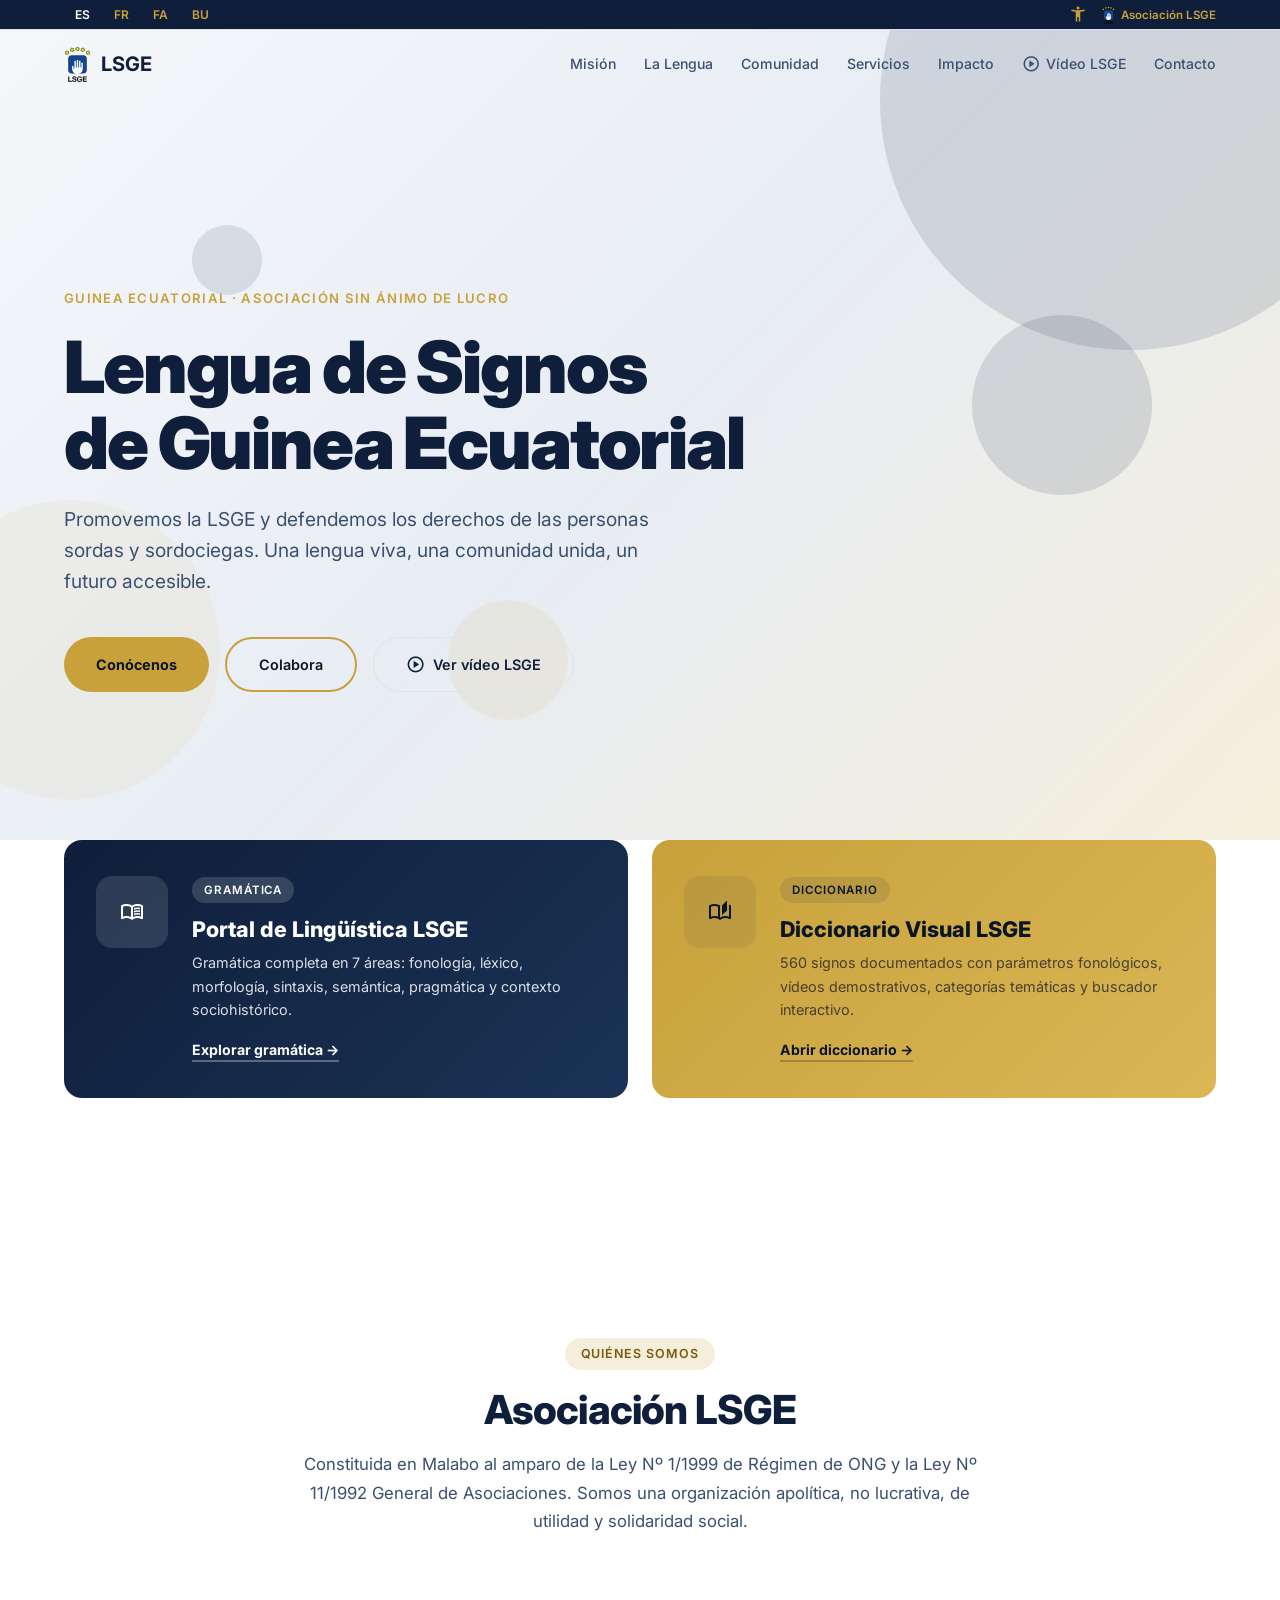
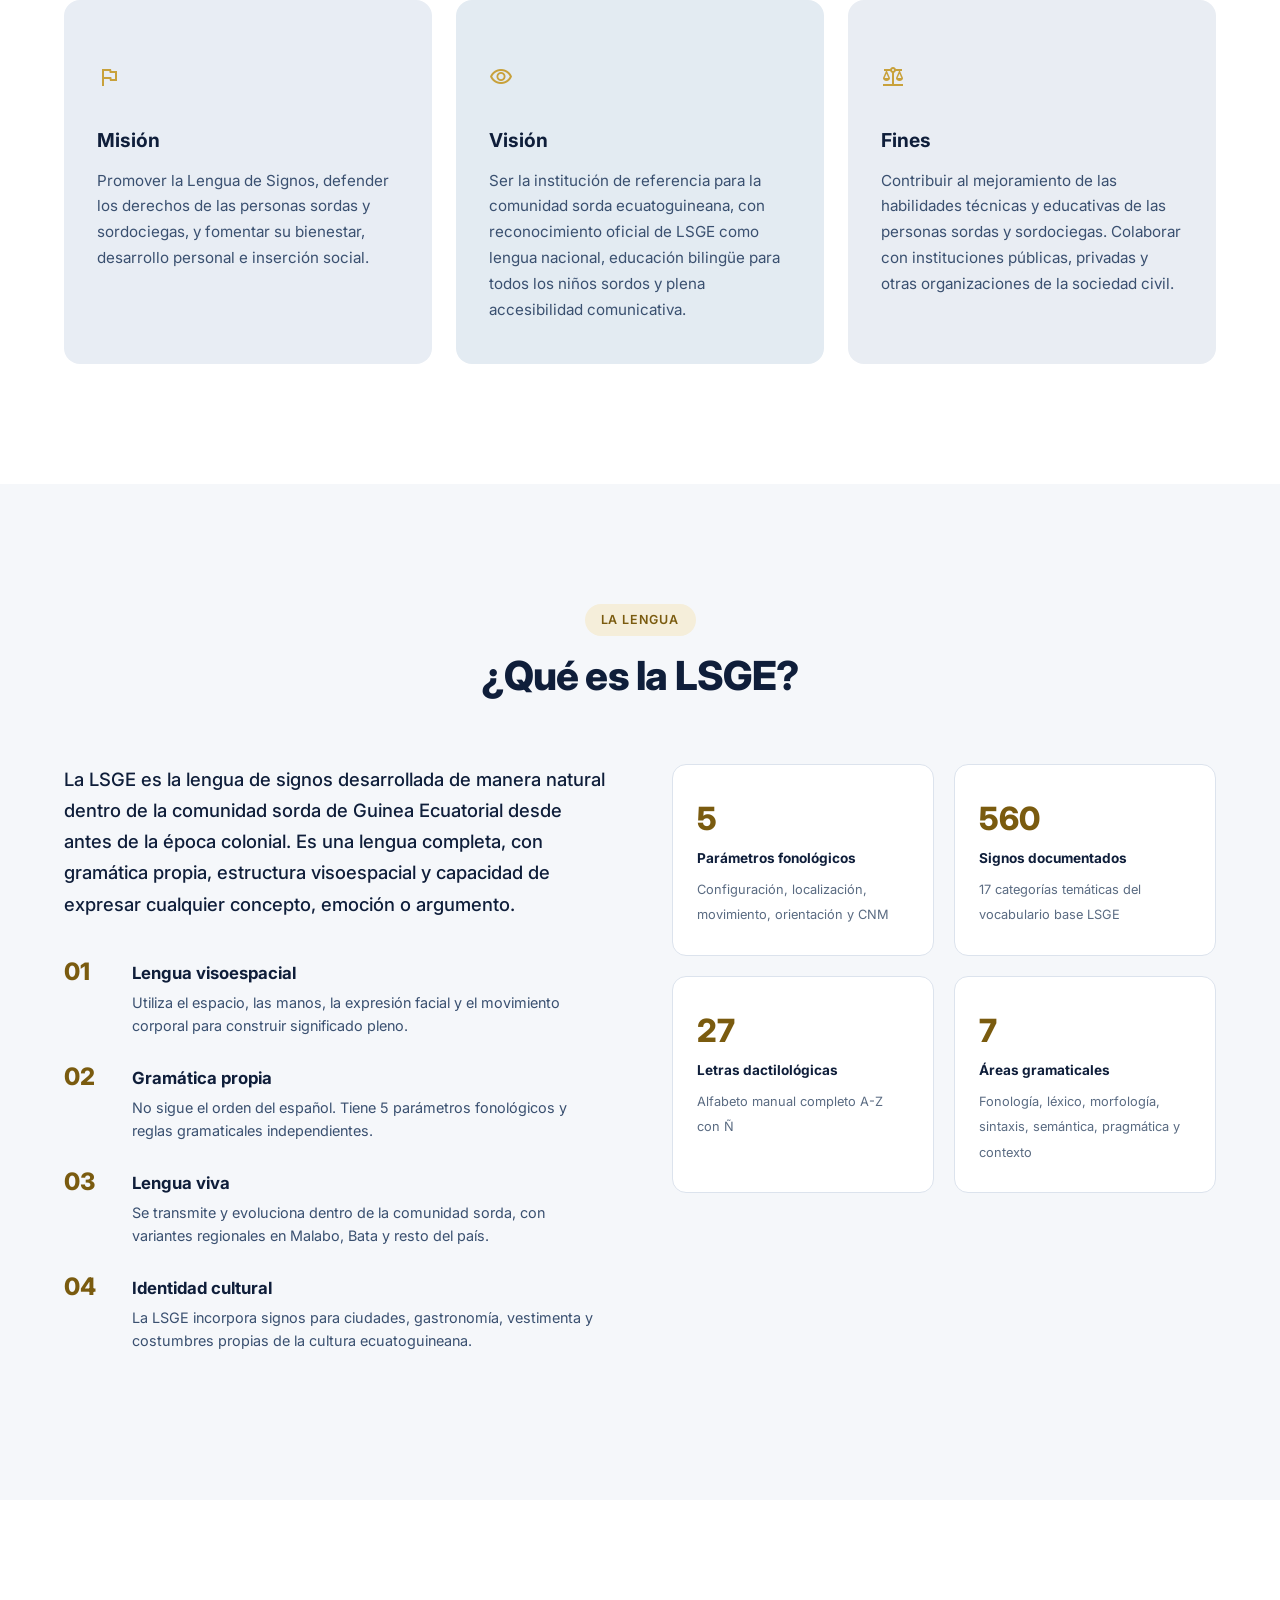
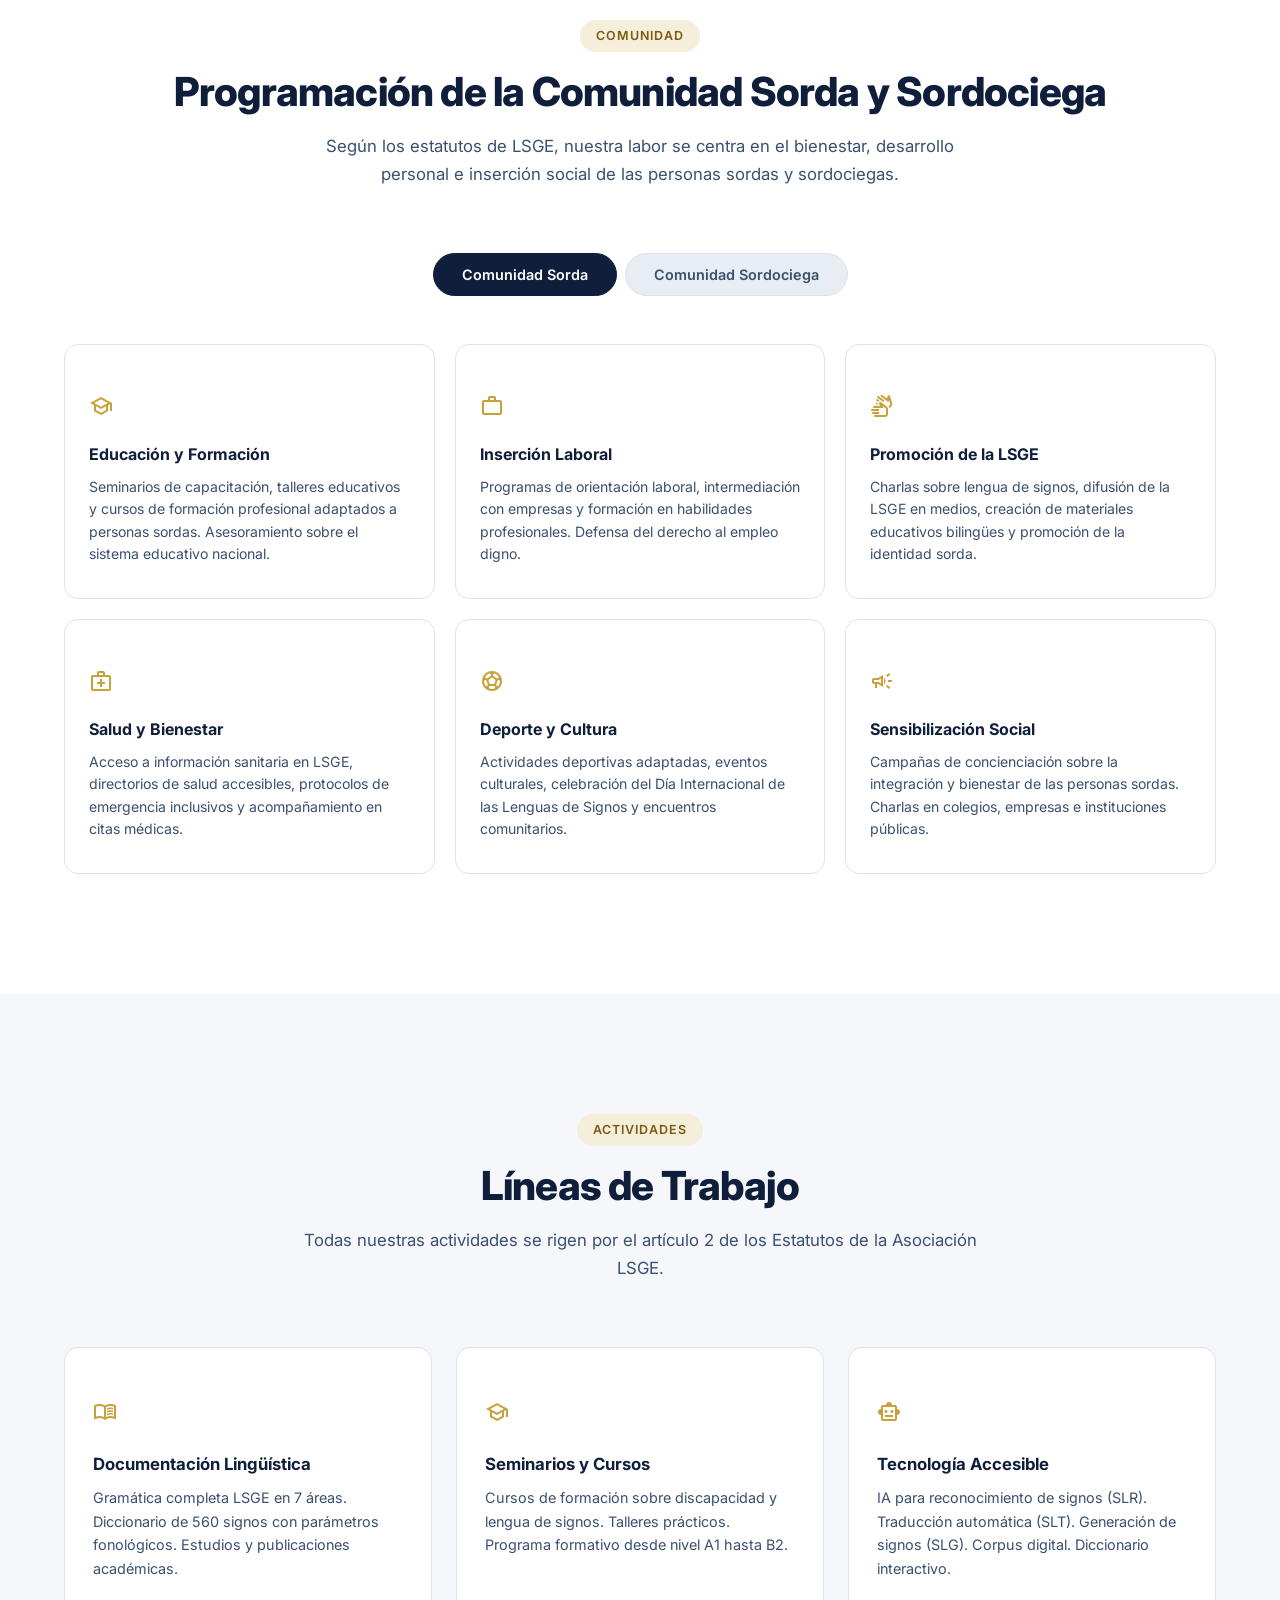
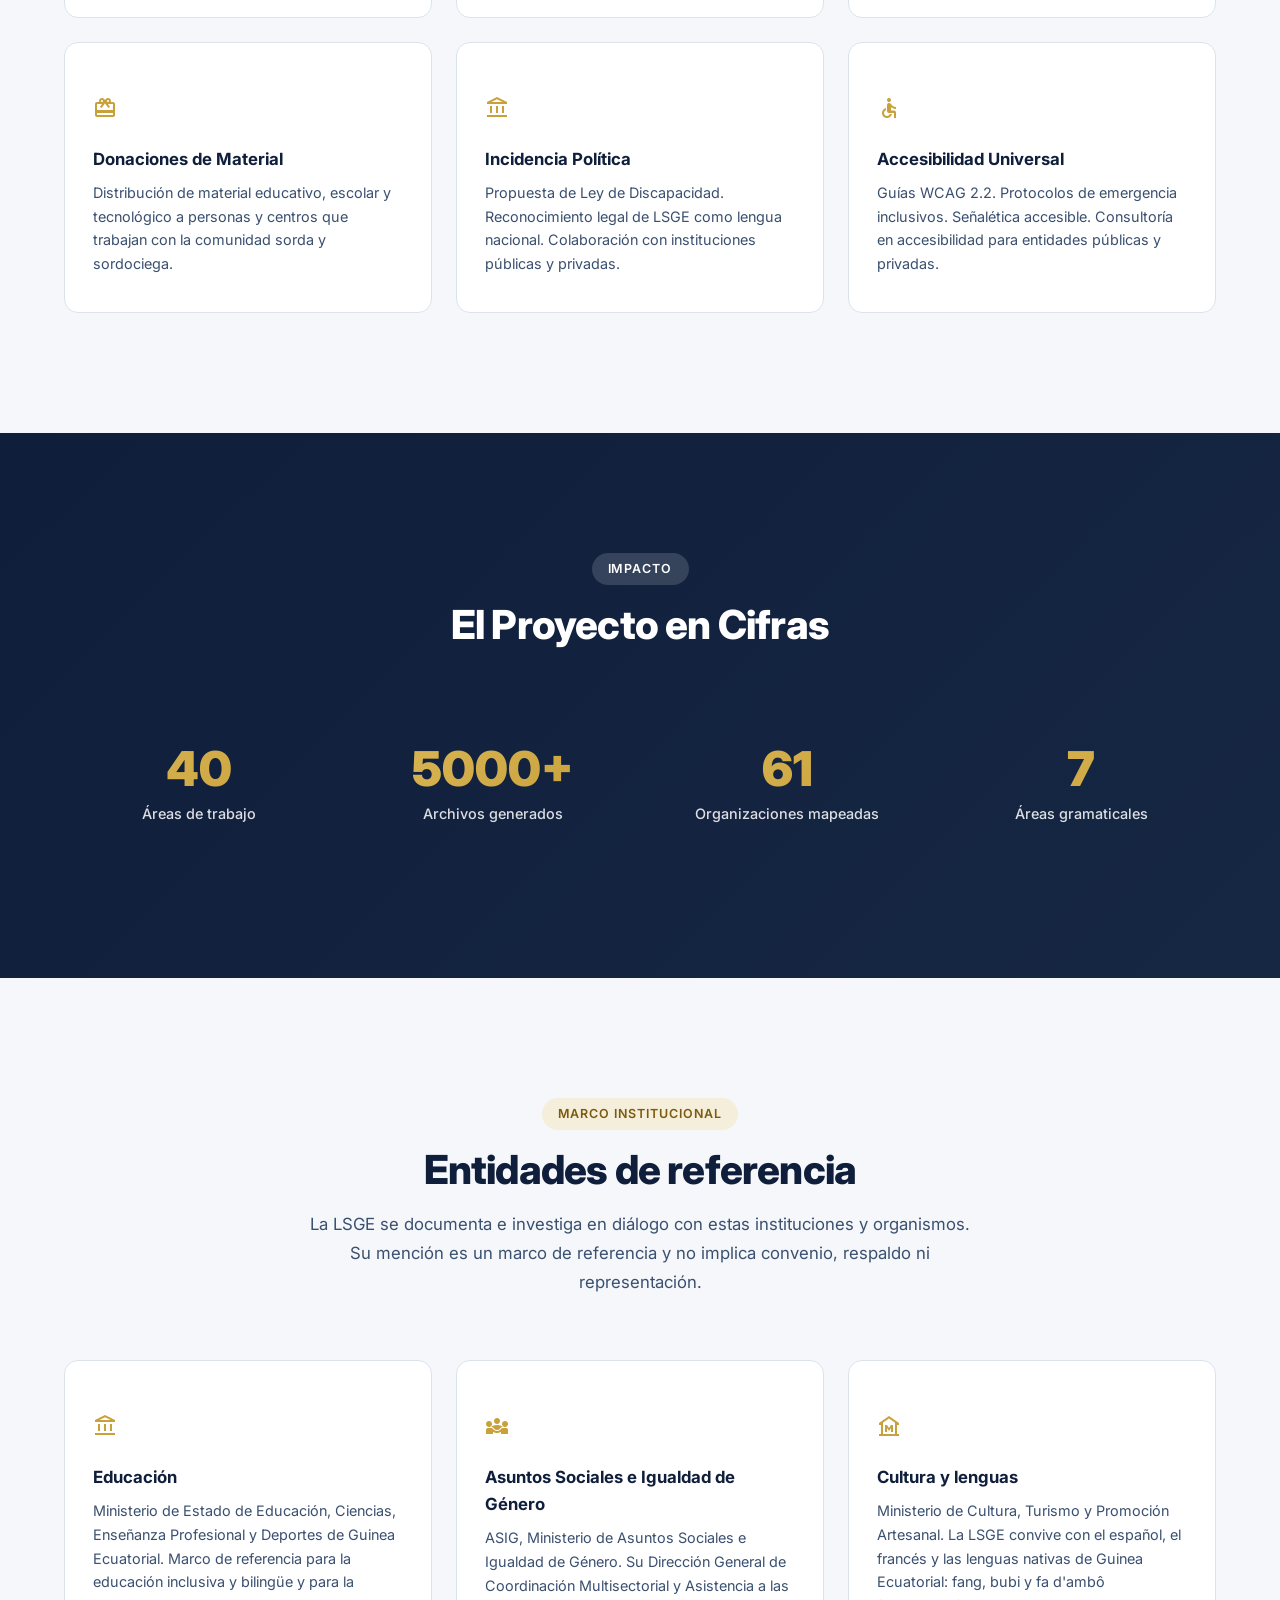
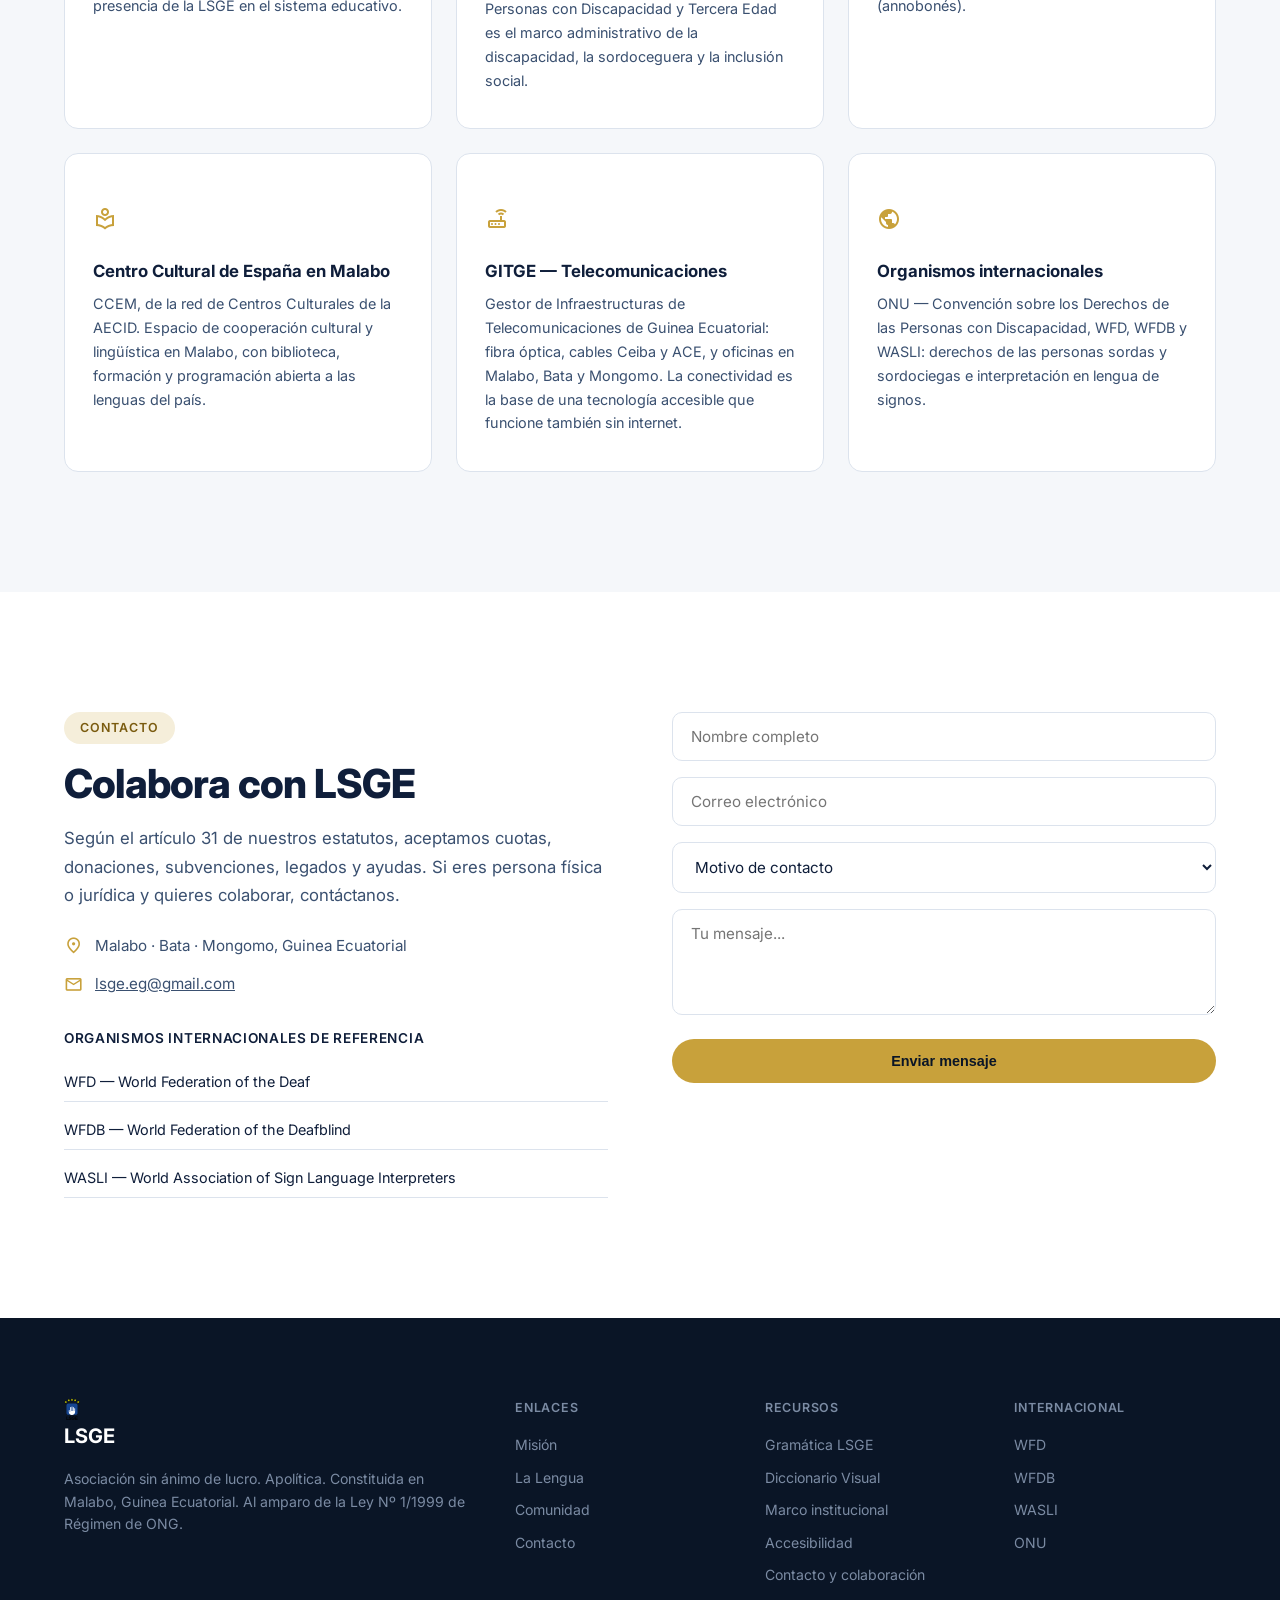
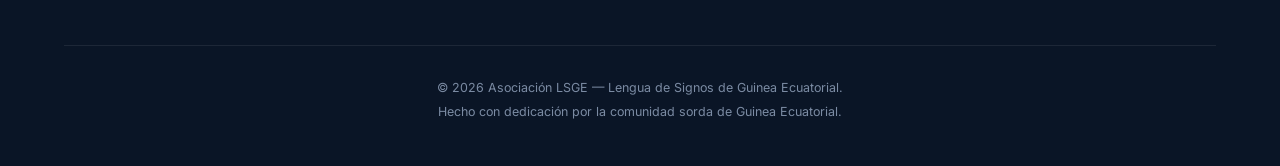
==== commit bd732a1a: "Responsive tableta: hero sin 100vh, tarjetas Misión/Visión/Fines horizontales, portales a una column" ====
--- a/index.html
+++ b/index.html
@@ -254,7 +254,7 @@
         <a href="#comunidad" data-i18n="nav_comunidad" data-i18n-tooltip="nav_tip_comunidad" data-tooltip="Programas para la comunidad sorda y sordociega">Comunidad</a>
         <a href="#servicios" data-i18n="nav_servicios" data-i18n-tooltip="nav_tip_servicios" data-tooltip="Nuestras líneas de trabajo">Servicios</a>
         <a href="#impacto" data-i18n="nav_impacto" data-i18n-tooltip="nav_tip_impacto" data-tooltip="El proyecto en cifras">Impacto</a>
-        <button class="nav__video-btn" id="navVideoBtn" type="button" data-i18n-tooltip="nav_tip_video" data-tooltip="Ver el vídeo institucional de LSGE">
+        <button class="nav__video-btn" id="navVideoBtn" type="button" aria-label="Vídeo institucional LSGE" data-i18n-tooltip="nav_tip_video" data-tooltip="Ver el vídeo institucional de LSGE">
           <span class="material-symbols-outlined" aria-hidden="true">play_circle</span>
           <span data-i18n="nav_video">Vídeo LSGE</span>
         </button>
--- a/css/style.css
+++ b/css/style.css
@@ -4,6 +4,7 @@
 body{font-family:'Inter',-apple-system,BlinkMacSystemFont,'Segoe UI',Roboto,sans-serif;line-height:1.6;overflow-x:hidden;transition:background .3s,color .3s}
 img{max-width:100%;display:block}
 a{text-decoration:none;color:inherit}
+:root{--gold-text:#7a5b0f}
 
 /* === GOOGLE MATERIAL SYMBOLS (icon font) === */
 .material-symbols-outlined{
@@ -30,7 +31,7 @@
 /* === THEMES === */
 [data-theme="light"]{
   --bg:#fff;--bg-alt:#f5f7fa;--bg-card:#fff;--bg-elevated:#fff;
-  --text:#0f1e3a;--text-secondary:#3a5070;--text-muted:#7b8ba3;
+  --text:#0f1e3a;--text-secondary:#3a5070;--text-muted:#5a6b82;
   --border:#dce3ed;--border-hover:#1a3356;
   --navy:#0f1e3a;--navy-light:#1a3356;--navy-dark:#0a1526;
   --gold:#c8a13b;--gold-light:#f5eeda;--gold-bright:#dab655;
@@ -50,7 +51,7 @@
 
 [data-theme="dark"]{
   --bg:#0d1117;--bg-alt:#161b22;--bg-card:#21262d;--bg-elevated:#30363d;
-  --text:#e6edf3;--text-secondary:#8b949e;--text-muted:#484f58;
+  --text:#e6edf3;--text-secondary:#8b949e;--text-muted:#9aa4b2;--gold-text:#dab655;
   --border:#30363d;--border-hover:#58a6ff;
   --blue:#58a6ff;--blue-light:rgba(88,166,255,.12);--blue-dark:#1f6feb;
   --teal:#3fb950;--teal-light:rgba(63,185,80,.12);
@@ -68,7 +69,7 @@
 
 [data-theme="blue"]{
   --bg:#f0f6ff;--bg-alt:#e3edf9;--bg-card:#fff;--bg-elevated:#fff;
-  --text:#0a2a4a;--text-secondary:#2d5a8e;--text-muted:#6b8db5;
+  --text:#0a2a4a;--text-secondary:#2d5a8e;--text-muted:#3f6087;
   --border:#c5d8ed;--border-hover:#0a67c7;
   --blue:#0a67c7;--blue-light:#dceeff;--blue-dark:#084a91;
   --teal:#06706a;--teal-light:#daf5f3;
@@ -109,7 +110,7 @@
 
 [data-theme="gray"]{
   --bg:#f5f5f5;--bg-alt:#eee;--bg-card:#fff;--bg-elevated:#fff;
-  --text:#262626;--text-secondary:#595959;--text-muted:#999;
+  --text:#262626;--text-secondary:#595959;--text-muted:#5f5f5f;
   --border:#d9d9d9;--border-hover:#434343;
   --blue:#434343;--blue-light:#e8e8e8;--blue-dark:#262626;
   --teal:#595959;--teal-light:#e8e8e8;
@@ -280,7 +281,7 @@
 /* === SECTIONS === */
 .container{max-width:1200px;margin:0 auto;padding:0 24px}
 .section-header{text-align:center;margin-bottom:64px}
-.section-header__tag{display:inline-block;font-size:.78rem;font-weight:600;text-transform:uppercase;letter-spacing:.08em;color:var(--gold);background:var(--gold-light);padding:6px 16px;border-radius:100px;margin-bottom:16px}
+.section-header__tag{display:inline-block;font-size:.78rem;font-weight:600;text-transform:uppercase;letter-spacing:.08em;color:var(--gold-text);background:var(--gold-light);padding:6px 16px;border-radius:100px;margin-bottom:16px}
 .section-header__title{font-size:2.5rem;font-weight:800;line-height:1.2;letter-spacing:-.02em;color:var(--text);margin-bottom:16px;transition:color .3s}
 .section-header__desc{font-size:1.05rem;color:var(--text-secondary);max-width:680px;margin:0 auto;line-height:1.7;transition:color .3s}
 
@@ -321,13 +322,13 @@
 .lsge__grid{display:grid;grid-template-columns:1fr 1fr;gap:64px;align-items:start}
 .lsge__intro{font-size:1.15rem;font-weight:500;color:var(--text);line-height:1.7;margin-bottom:40px;transition:color .3s}
 .feature{display:flex;gap:20px;margin-bottom:28px}
-.feature__num{font-size:1.5rem;font-weight:800;color:var(--gold);opacity:.6;line-height:1;min-width:48px}
+.feature__num{font-size:1.5rem;font-weight:800;color:var(--gold-text);opacity:1;line-height:1;min-width:48px}
 .feature h4{font-size:1.05rem;font-weight:700;color:var(--text);margin-bottom:4px}
 .feature p{font-size:.9rem;color:var(--text-secondary)}
 .lsge__stats{display:grid;grid-template-columns:1fr 1fr;gap:20px}
 .stat{background:var(--bg-card);padding:28px 24px;border-radius:14px;border:1px solid var(--border);transition:all .3s}
 .stat:hover{border-color:var(--gold);box-shadow:var(--card-shadow)}
-.stat__num{display:block;font-size:2rem;font-weight:800;color:var(--gold);margin-bottom:4px}
+.stat__num{display:block;font-size:2rem;font-weight:800;color:var(--gold-text);margin-bottom:4px}
 .stat__label{display:block;font-size:.85rem;font-weight:700;color:var(--text);margin-bottom:6px}
 .stat__desc{font-size:.8rem;color:var(--text-muted)}
 
@@ -400,6 +401,48 @@
   .footer__grid{grid-template-columns:1fr 1fr}
   .impacto__grid{grid-template-columns:1fr 1fr}
 }
+/* === TABLET (769–1024): el punto que se veía regular === */
+@media (min-width:769px) and (max-width:1024px){
+  /* Hero: no ocupa toda la pantalla en vertical */
+  .hero{min-height:0;padding:132px 0 88px}
+  .hero__title{font-size:clamp(2.4rem,4.6vw,3.4rem)}
+  .hero__subtitle{font-size:1.08rem;max-width:640px;margin-bottom:32px}
+  .hero__scroll{display:none}
+  .hero__dot--1{width:380px;height:380px;top:-130px;right:-90px}
+
+  /* Ritmo vertical más contenido */
+  .mission,.lsge,.comunidad,.servicios,.impacto,.contacto{padding:80px 0}
+  .portales{padding-bottom:80px}
+  .section-header{margin-bottom:40px}
+  .section-header__title{font-size:2.05rem}
+  .section-header__desc{font-size:1rem}
+
+  /* Portales: una columna, tarjeta horizontal */
+  .portales__grid{grid-template-columns:1fr;gap:16px}
+  .portal__inner{padding:28px 32px;align-items:center}
+  .portal__icon{width:64px;height:64px;font-size:2.6rem}
+  .portal__title{font-size:1.4rem}
+  .portal__desc{margin-bottom:12px}
+
+  /* Misión, Visión y Fines: icono a la izquierda, texto a la derecha */
+  .cards{gap:14px}
+  .card{display:grid;grid-template-columns:auto 1fr;grid-template-rows:auto auto;
+        column-gap:22px;row-gap:3px;padding:24px 28px;align-items:start}
+  .card__icon{grid-row:1 / span 2;margin:0;font-size:2rem;line-height:1.1}
+  .card__title{grid-column:2;margin:0;font-size:1.12rem}
+  .card p{grid-column:2;margin:0;line-height:1.65}
+
+  /* Menos apretado en la barra de navegación */
+  .nav__links{gap:16px}
+  .nav__links a,.nav__video-btn{font-size:.8rem}
+  #navVideoBtn [data-i18n="nav_video"]{display:none}
+
+  /* Grillas con más aire */
+  .servicios__grid,.comunidad__grid{gap:16px}
+  .impacto__grid{gap:12px}
+  .footer__grid{gap:32px}
+}
+
 @media(max-width:768px){
   .nav__links{display:none;position:fixed;top:0;left:0;right:0;bottom:0;background:var(--bg);flex-direction:column;align-items:center;justify-content:center;gap:40px;z-index:999}
   .nav__links.active{display:flex}
--- a/css/tooltips.css
+++ b/css/tooltips.css
@@ -32,7 +32,7 @@
 .signo-card__top{display:flex;align-items:center;gap:14px;margin-bottom:10px}
 .signo-card__icon{font-size:2rem;width:48px;height:48px;display:flex;align-items:center;justify-content:center;background:var(--bg-alt);border-radius:12px}
 .signo-card__glosa{font-size:1.1rem;font-weight:700;color:var(--text)}
-.signo-card__cat{font-size:.7rem;font-weight:600;text-transform:uppercase;letter-spacing:.05em;color:var(--gold)}
+.signo-card__cat{font-size:.7rem;font-weight:600;text-transform:uppercase;letter-spacing:.05em;color:var(--gold-text)}
 .signo-card__def{font-size:.84rem;color:var(--text-secondary);line-height:1.5;margin-bottom:10px}
 .signo-card__hint{display:flex;align-items:center;gap:4px;font-size:.72rem;color:var(--text-muted);font-style:italic}
 .signo-card__hint .material-symbols-outlined{font-size:1rem}
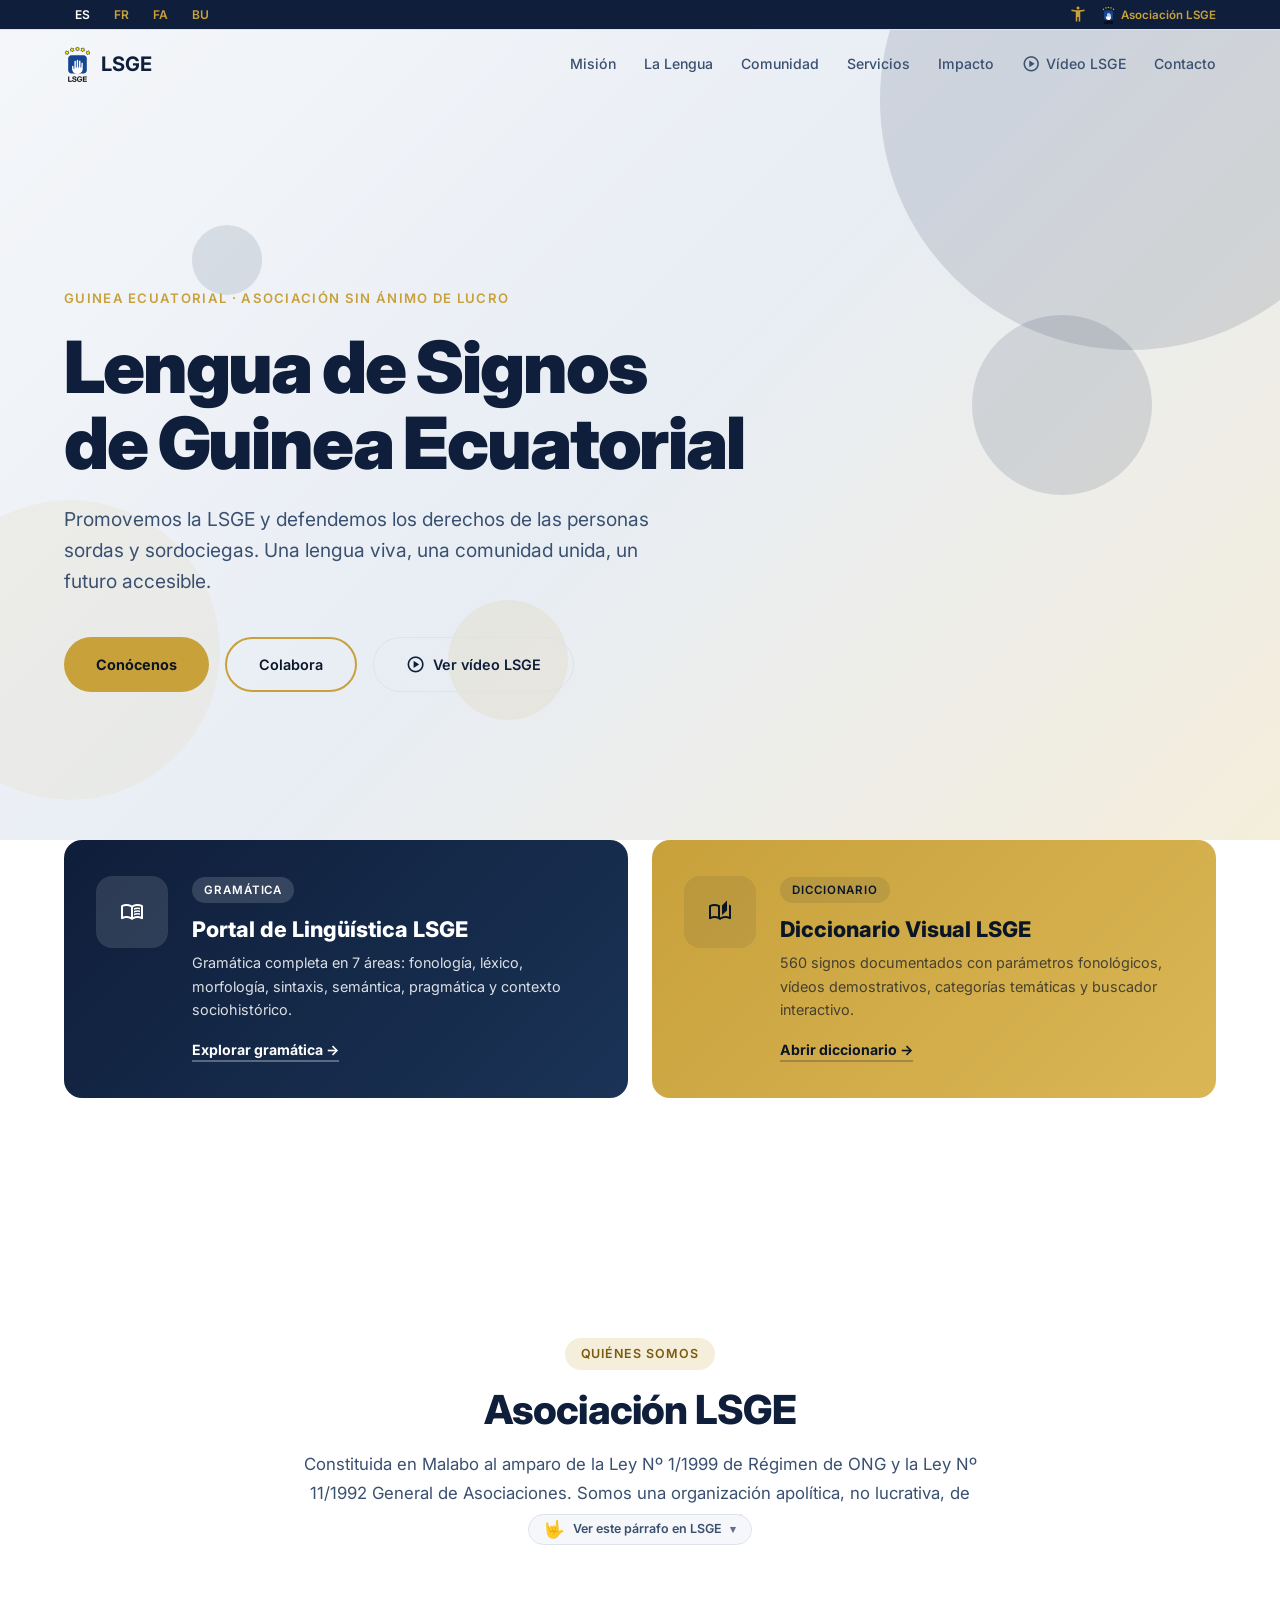
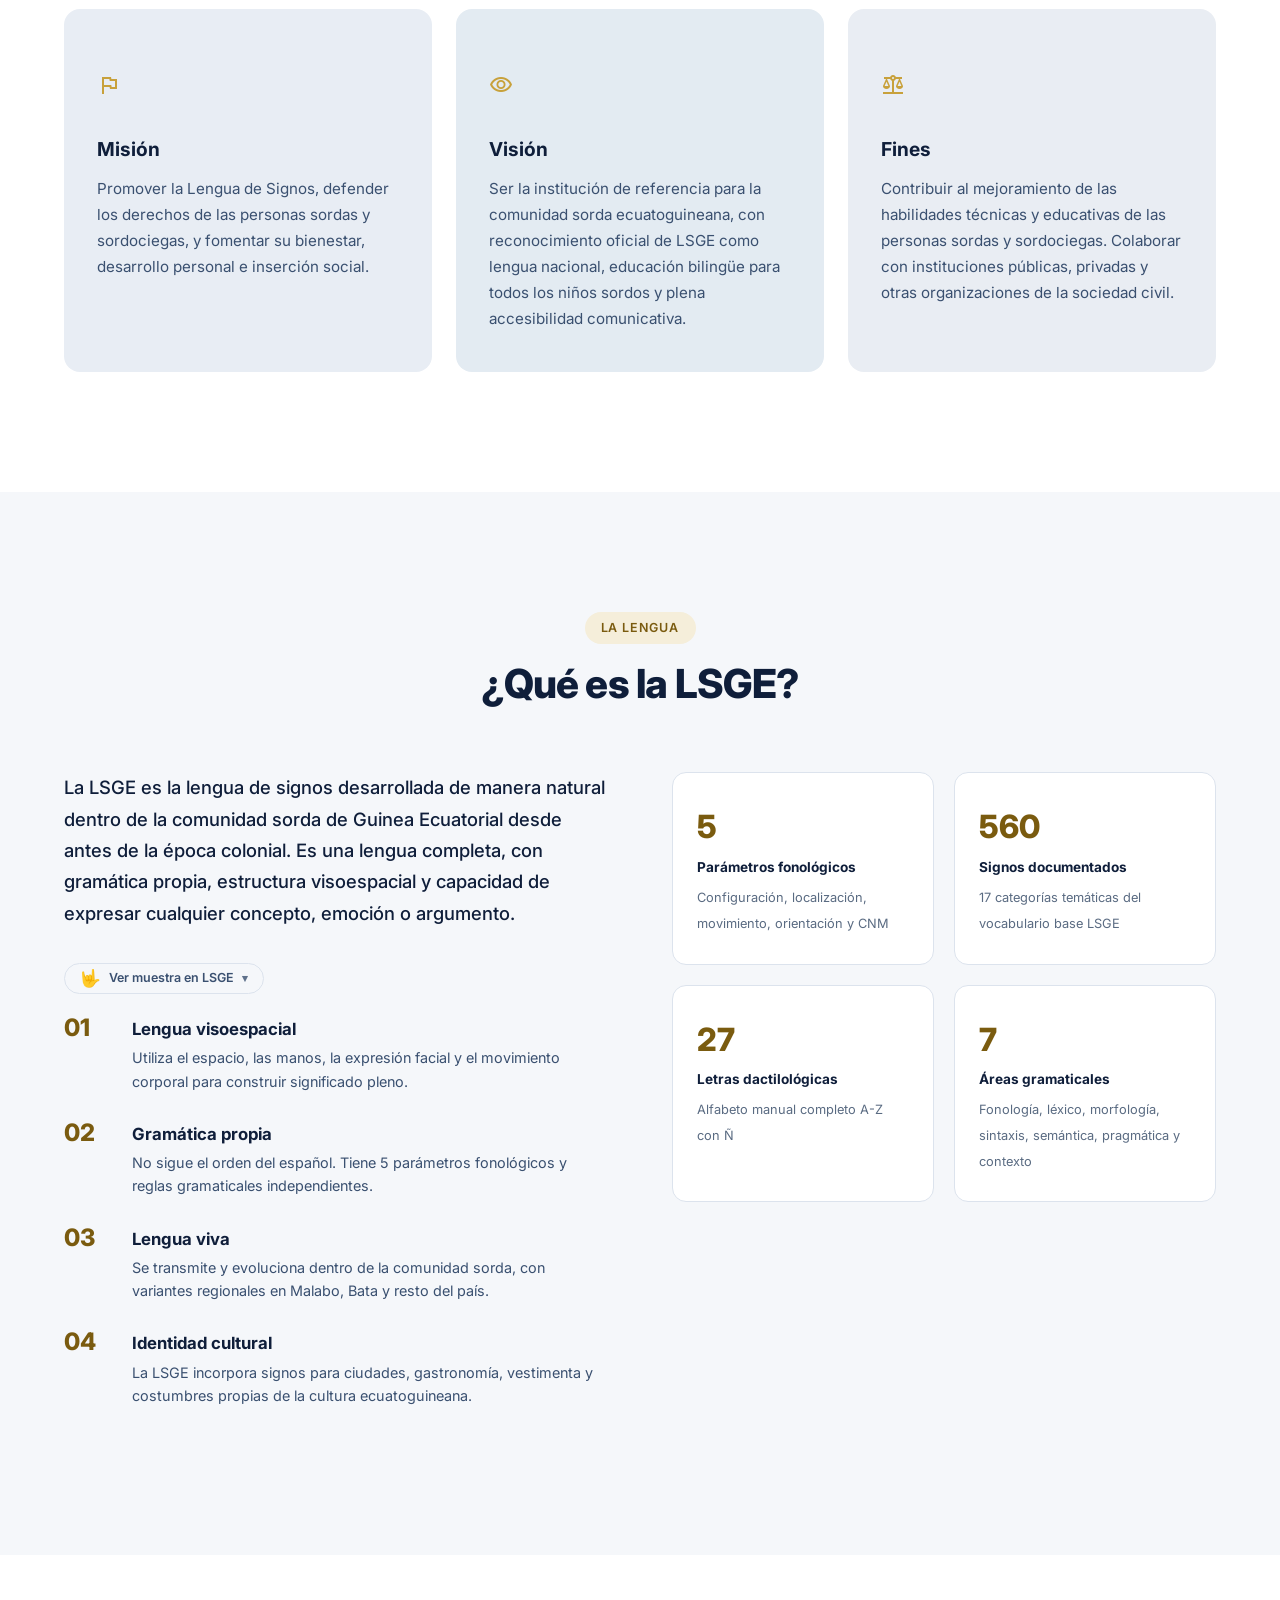
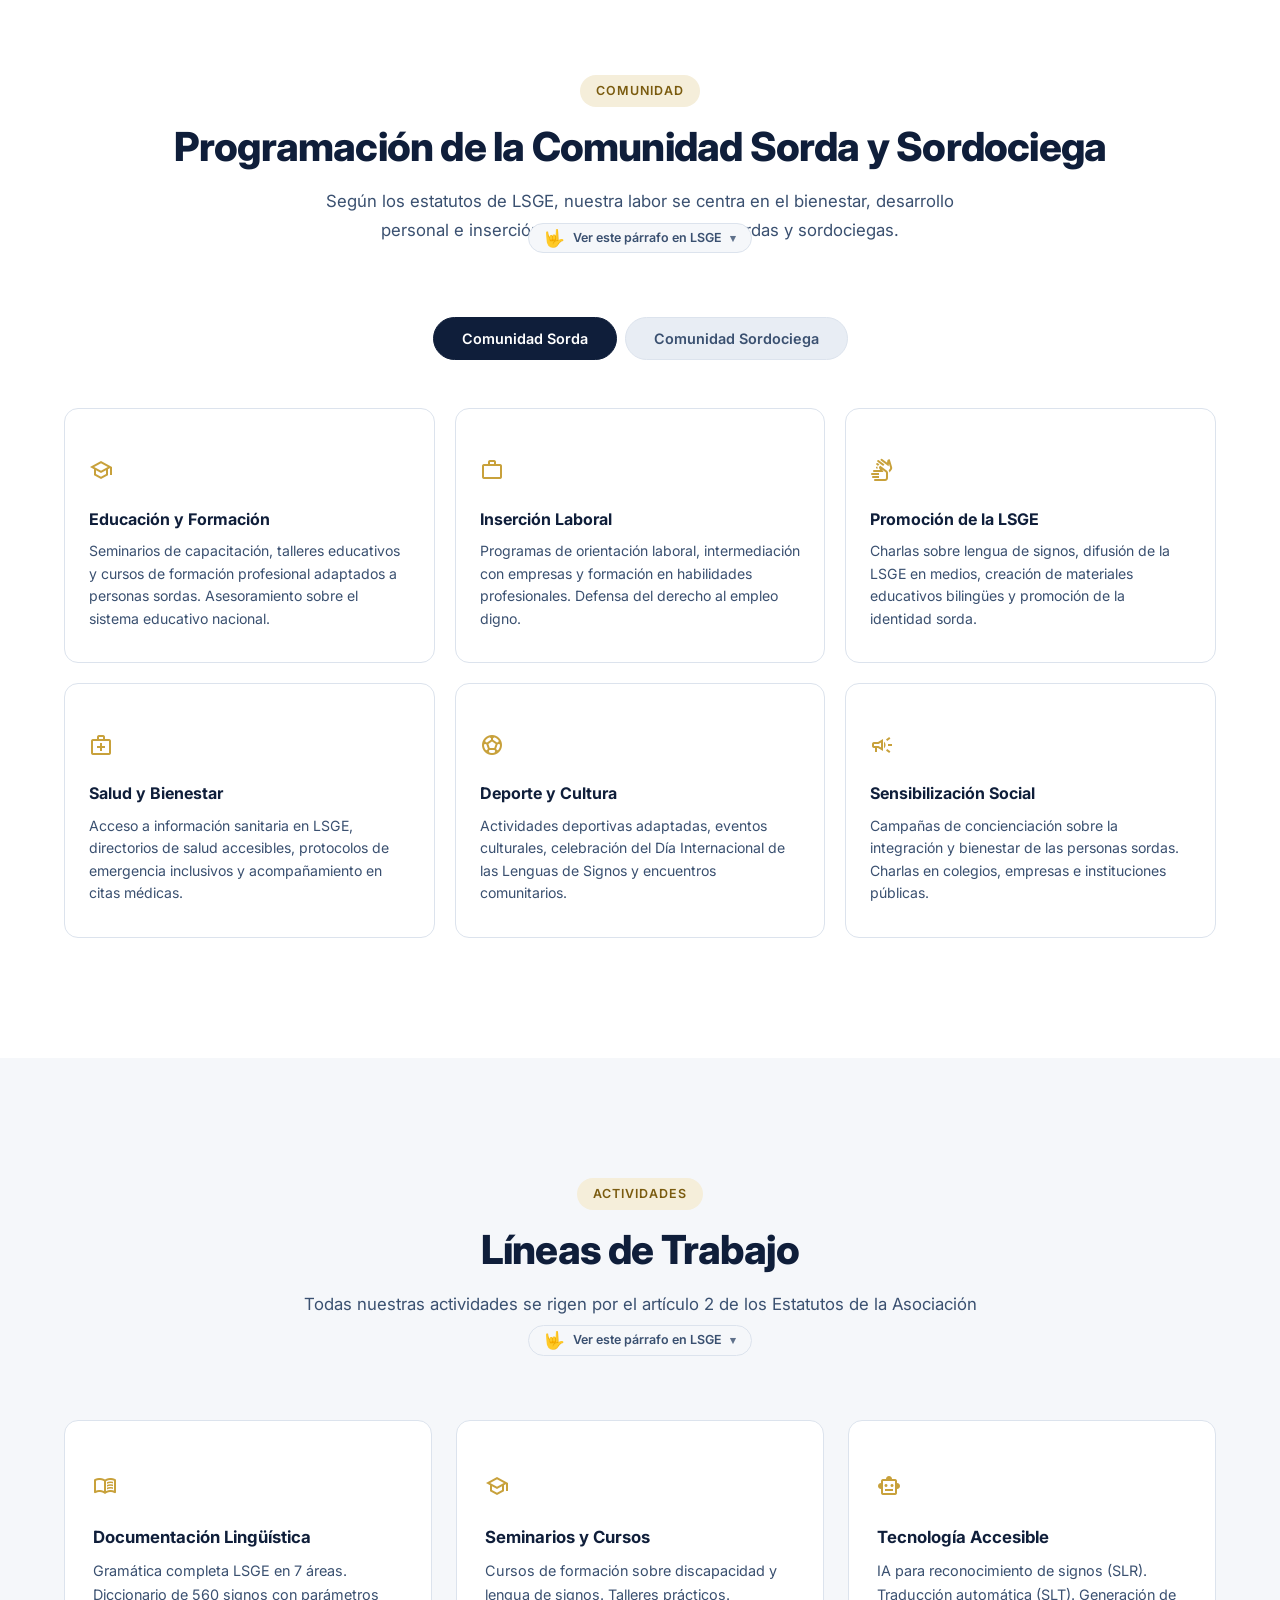
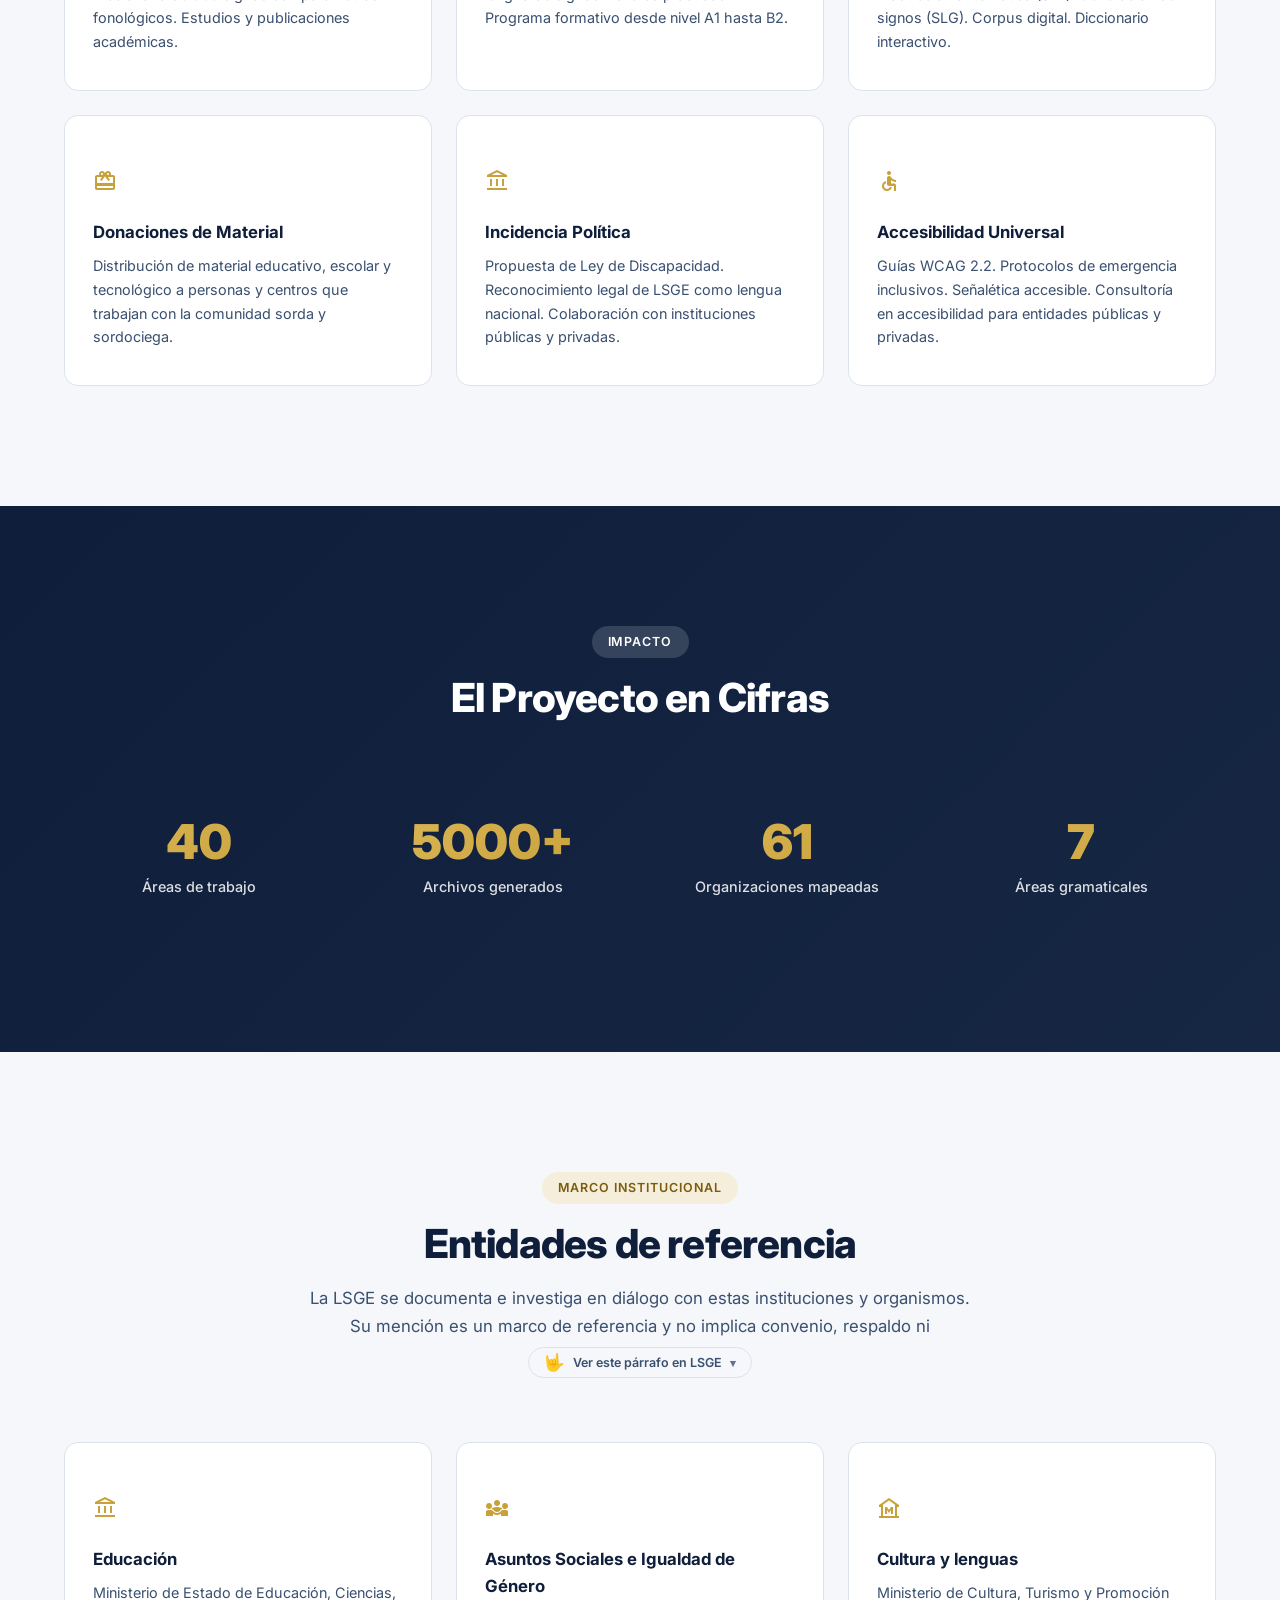
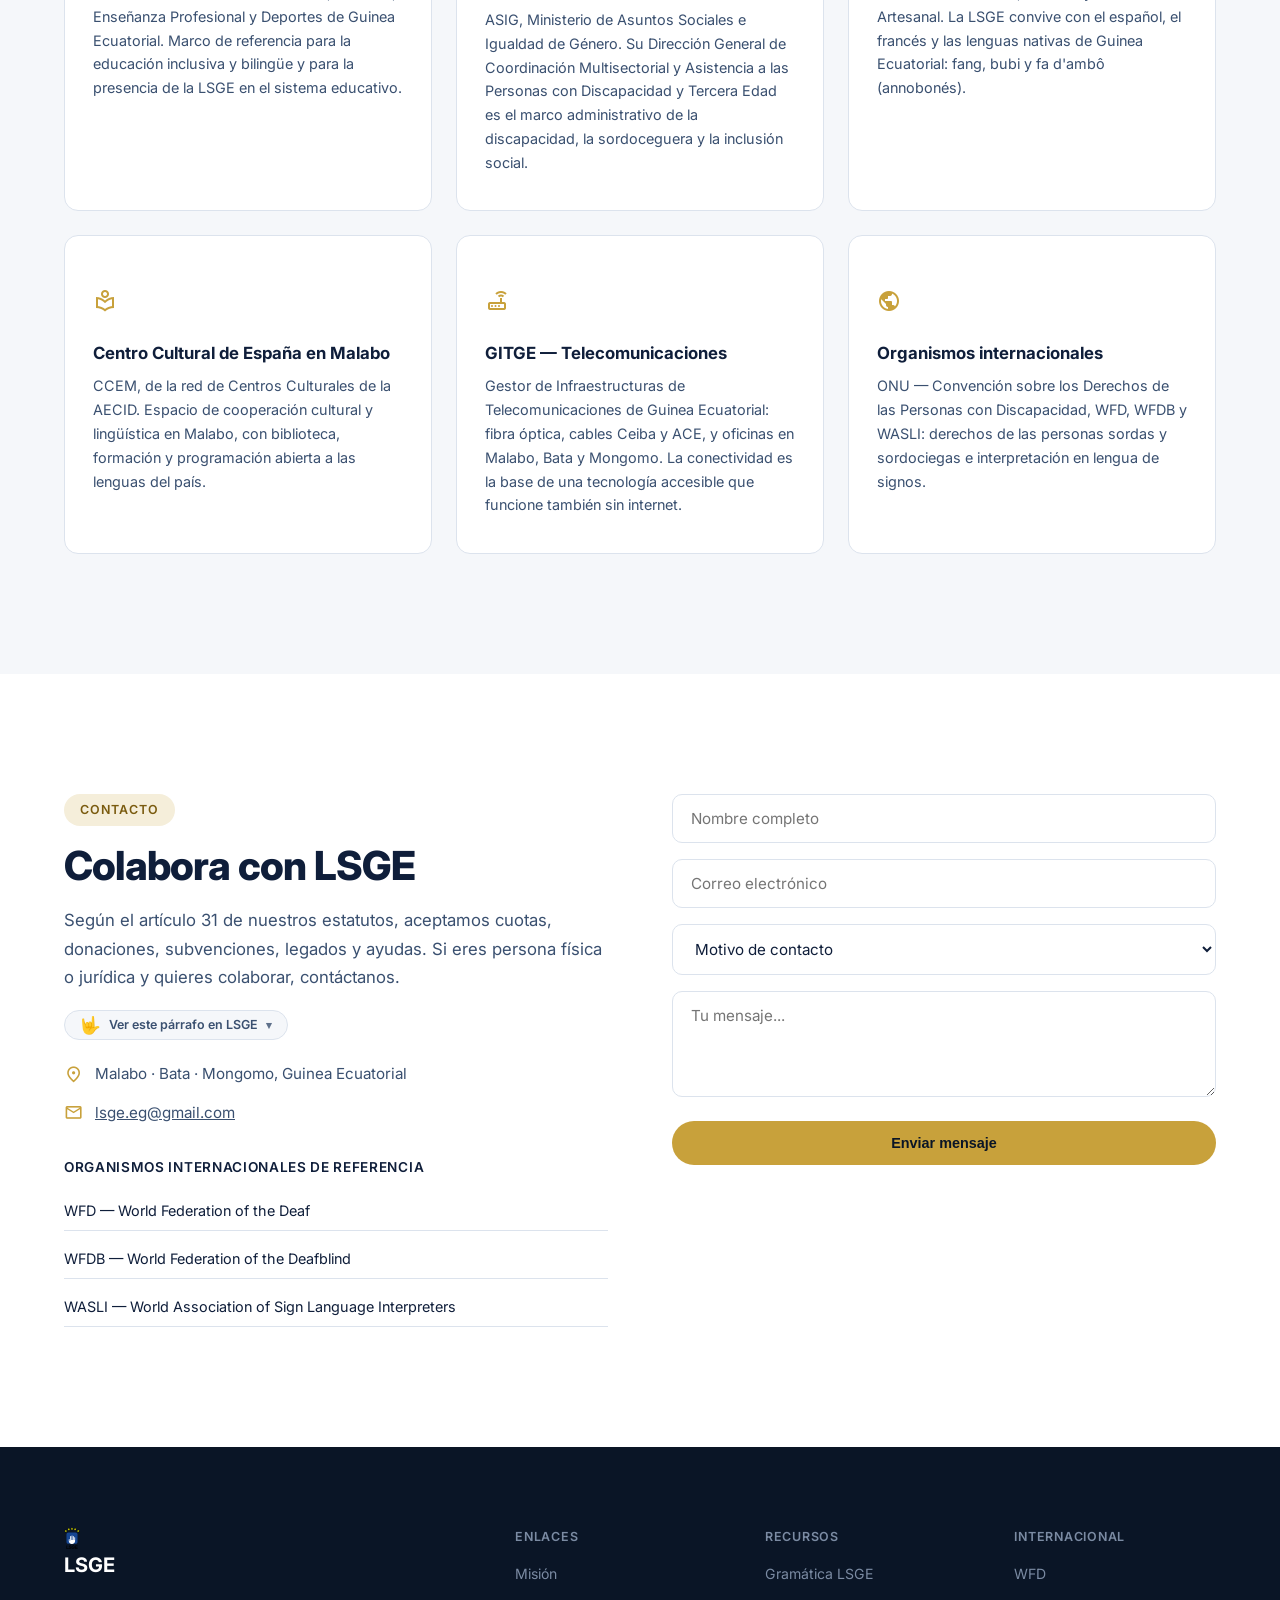
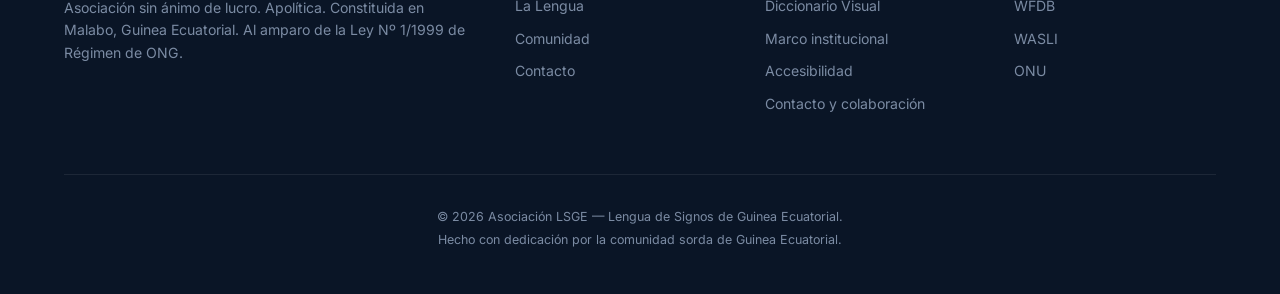
==== commit 0f133a84: "Vídeo LSGE por párrafo y tooltip de signo en el menú: los paneles ya reproducen video real (muestra " ====
--- a/index.html
+++ b/index.html
@@ -216,6 +216,7 @@
   <link href="https://fonts.googleapis.com/css2?family=Material+Symbols+Outlined:opsz,wght,FILL,GRAD@20..48,300..600,0..1,0&display=swap" rel="stylesheet">
   <link rel="stylesheet" href="css/style.css">
   <link rel="stylesheet" href="css/tooltips.css">
+  <link rel="stylesheet" href="css/lsge-media.css">
 </head>
 <body>
   <a href="#main" class="skip-link">Saltar al contenido principal</a>
@@ -293,7 +294,7 @@
     <div class="hero__scroll"><span></span></div>
   </header>
 
-  <main id="main">
+  <main id="main" data-lsge-media>
   <!-- PORTALES -->
   <section class="portales" id="portales">
     <div class="container">
@@ -365,7 +366,7 @@
 
       <div class="lsge__grid">
         <div class="lsge__text">
-          <p class="lsge__intro" data-i18n="lsge_intro">La LSGE es la lengua de signos desarrollada de manera natural dentro de la comunidad sorda de Guinea Ecuatorial desde antes de la época colonial. Es una lengua completa, con gramática propia, estructura visoespacial y capacidad de expresar cualquier concepto, emoción o argumento.</p>
+          <p class="lsge__intro" data-i18n="lsge_intro" data-lsge-video="videos/lsge/demo-bien.mp4" data-lsge-poster="img/lsge-demo-bien.jpg" data-lsge-label="Ver muestra en LSGE" data-lsge-caption="Muestra del signo BIEN, documentado en el diccionario visual de la LSGE. El vídeo con la traducción completa de este párrafo se publicará en este mismo panel.">La LSGE es la lengua de signos desarrollada de manera natural dentro de la comunidad sorda de Guinea Ecuatorial desde antes de la época colonial. Es una lengua completa, con gramática propia, estructura visoespacial y capacidad de expresar cualquier concepto, emoción o argumento.</p>
 
           <div class="lsge__features">
             <div class="feature">
@@ -745,5 +746,6 @@
   <script src="js/i18n.js"></script>
   <script src="js/main.js"></script>
   <script src="js/a11y-menu.js"></script>
+  <script src="js/lsge-media.js"></script>
 </body>
 </html>
--- a/css/style.css
+++ b/css/style.css
@@ -305,7 +305,7 @@
 .portal--dic .portal__link{border-bottom-color:rgba(15,30,58,.25)}
 .portal:hover .portal__link{border-bottom-color:rgba(255,255,255,.8)}
 .portal--dic:hover .portal__link{border-bottom-color:rgba(15,30,58,.6)}
-@media(max-width:768px){.portales__grid{grid-template-columns:1fr}.portal__inner{flex-direction:column;align-items:center;text-align:center}}
+@media(max-width:767px){.portales__grid{grid-template-columns:1fr}.portal__inner{flex-direction:column;align-items:center;text-align:center}}
 .mission{padding:120px 0;background:var(--bg);transition:background .3s}
 .cards{display:grid;grid-template-columns:repeat(3,1fr);gap:24px}
 .card{padding:40px 32px;border-radius:16px;transition:all .3s;border:1px solid transparent}
@@ -402,7 +402,7 @@
   .impacto__grid{grid-template-columns:1fr 1fr}
 }
 /* === TABLET (769–1024): el punto que se veía regular === */
-@media (min-width:769px) and (max-width:1024px){
+@media (min-width:768px) and (max-width:1024px){
   /* Hero: no ocupa toda la pantalla en vertical */
   .hero{min-height:0;padding:132px 0 88px}
   .hero__title{font-size:clamp(2.4rem,4.6vw,3.4rem)}
@@ -417,8 +417,7 @@
   .section-header__title{font-size:2.05rem}
   .section-header__desc{font-size:1rem}
 
-  /* Portales: una columna, tarjeta horizontal */
-  .portales__grid{grid-template-columns:1fr;gap:16px}
+  /* Portales: tarjeta horizontal */
   .portal__inner{padding:28px 32px;align-items:center}
   .portal__icon{width:64px;height:64px;font-size:2.6rem}
   .portal__title{font-size:1.4rem}
@@ -443,7 +442,11 @@
   .footer__grid{gap:32px}
 }
 
-@media(max-width:768px){
+@media (min-width:768px) and (max-width:900px){
+  .portales__grid{grid-template-columns:1fr;gap:16px}
+}
+
+@media(max-width:767px){
   .nav__links{display:none;position:fixed;top:0;left:0;right:0;bottom:0;background:var(--bg);flex-direction:column;align-items:center;justify-content:center;gap:40px;z-index:999}
   .nav__links.active{display:flex}
   .nav__links a{font-size:1.2rem}
--- a/css/lsge-media.css
+++ b/css/lsge-media.css
@@ -0,0 +1,62 @@
+/* === PANELES DE VÍDEO EN LSGE (uno por párrafo) === */
+.lsge-media{display:block;margin:-6px 0 22px;font-family:inherit}
+.lsge-media--center{display:flex;flex-direction:column;align-items:center;margin:-22px 0 40px;text-align:center}
+
+.lsge-media__btn{
+  display:inline-flex;align-items:center;gap:8px;
+  background:var(--bg-alt);border:1px solid var(--border);border-radius:100px;
+  padding:6px 15px;font-size:.78rem;font-weight:600;color:var(--text-secondary);
+  cursor:pointer;font-family:inherit;line-height:1.3;transition:border-color .18s,color .18s,background .18s;
+}
+.lsge-media__btn:hover,.lsge-media__btn:focus-visible,.lsge-media__btn[aria-expanded="true"]{
+  border-color:var(--gold);color:var(--gold-text);background:var(--bg-card);
+}
+.lsge-media__hand{font-size:1.05rem;line-height:1}
+.lsge-media__chev{font-size:.68rem;transition:transform .2s;opacity:.8}
+.lsge-media__btn[aria-expanded="true"] .lsge-media__chev{transform:rotate(180deg)}
+
+.lsge-media__body{margin-top:10px;max-width:560px}
+.lsge-media--center .lsge-media__body{margin-left:auto;margin-right:auto;text-align:left}
+
+.lsge-media__slot{
+  position:relative;aspect-ratio:16/9;background:#0f1e3a;border-radius:14px;
+  overflow:hidden;display:grid;place-items:center;border:1px solid var(--border);
+}
+.lsge-media__slot video{width:100%;height:100%;object-fit:cover;display:none;background:#000}
+.lsge-media__ph{display:flex;flex-direction:column;align-items:center;justify-content:center;gap:7px;padding:16px;text-align:center;color:#cdd9ea}
+.lsge-media__ph .lsge-media__hand{font-size:2.1rem;line-height:1;color:#fff}
+.lsge-media__ph p{font-size:.86rem;line-height:1.4;margin:0;color:#cdd9ea}
+.lsge-media__ph small{font-size:.7rem;color:#93a8c2}
+
+.lsge-media__caption{font-size:.74rem;color:var(--text-muted);margin-top:8px;line-height:1.55}
+.lsge-media__caption code{font-size:.95em;background:var(--bg-alt);border:1px solid var(--border);border-radius:5px;padding:1px 5px}
+
+@media(max-width:767px){
+  .lsge-media{margin-bottom:18px}
+  .lsge-media__btn{font-size:.75rem;padding:6px 12px}
+  .lsge-media__body{max-width:100%}
+}
+
+/* === TOOLTIP DE SEÑAL EN EL MENÚ === */
+.sign-tip{
+  position:fixed;z-index:1600;width:196px;padding:10px;
+  background:var(--bg-card);border:1px solid var(--border);border-radius:14px;
+  box-shadow:0 14px 40px rgba(0,0,0,.24);
+  opacity:0;visibility:hidden;transform:translateY(4px);
+  transition:opacity .15s ease,transform .15s ease,visibility .15s;
+  pointer-events:none;
+}
+.sign-tip.is-open{opacity:1;visibility:visible;transform:translateY(0)}
+.sign-tip__media{
+  position:relative;aspect-ratio:4/3;background:#0f1e3a;border-radius:10px;
+  display:grid;place-items:center;overflow:hidden;margin-bottom:8px;
+}
+.sign-tip__media video{width:100%;height:100%;object-fit:cover;display:none}
+.sign-tip__media .lsge-media__hand{font-size:2.3rem;color:#fff}
+.sign-tip__kicker{display:block;font-size:.6rem;font-weight:700;letter-spacing:.1em;text-transform:uppercase;color:var(--gold-text);margin-bottom:2px}
+.sign-tip__gloss{display:block;font-size:.9rem;font-weight:800;letter-spacing:.04em;color:var(--text);line-height:1.2}
+.sign-tip__hint{display:block;font-size:.66rem;color:var(--text-muted);margin-top:5px;line-height:1.35}
+
+@media (hover:none){
+  .sign-tip{display:none}
+}
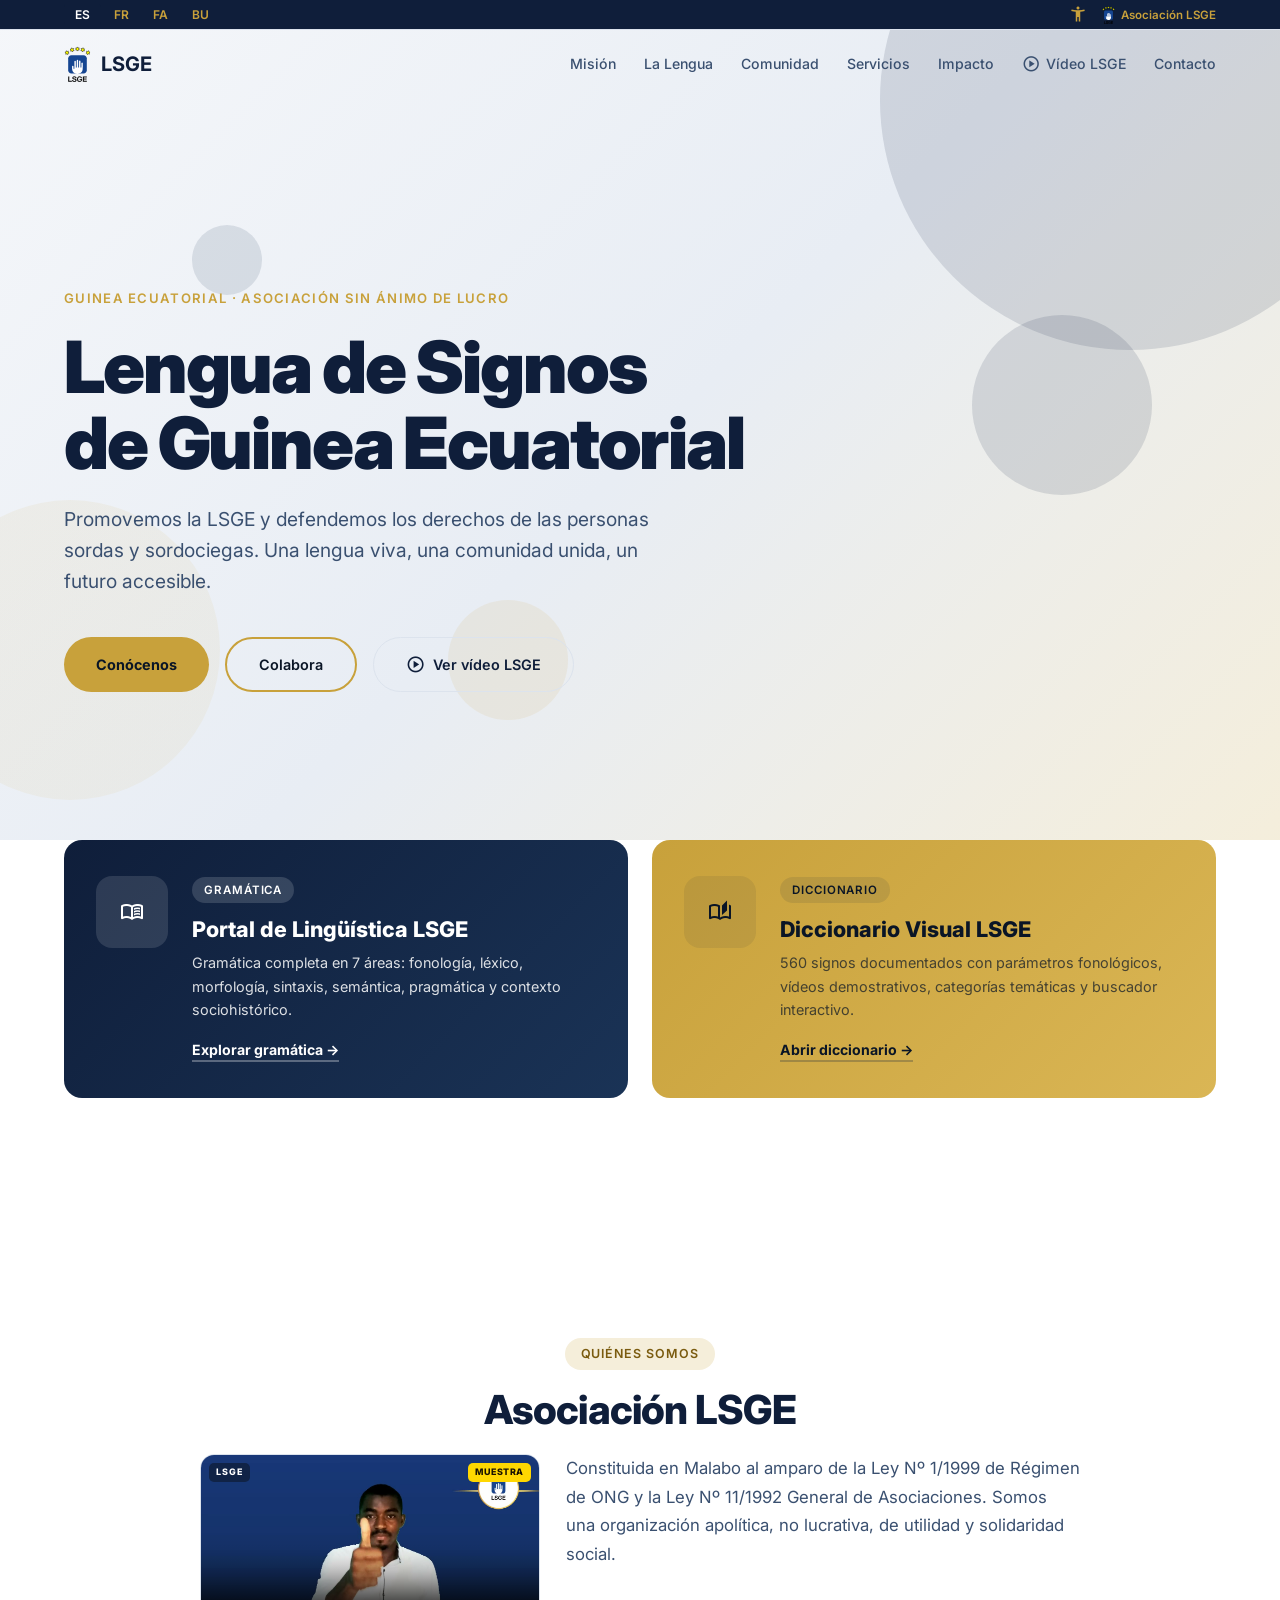
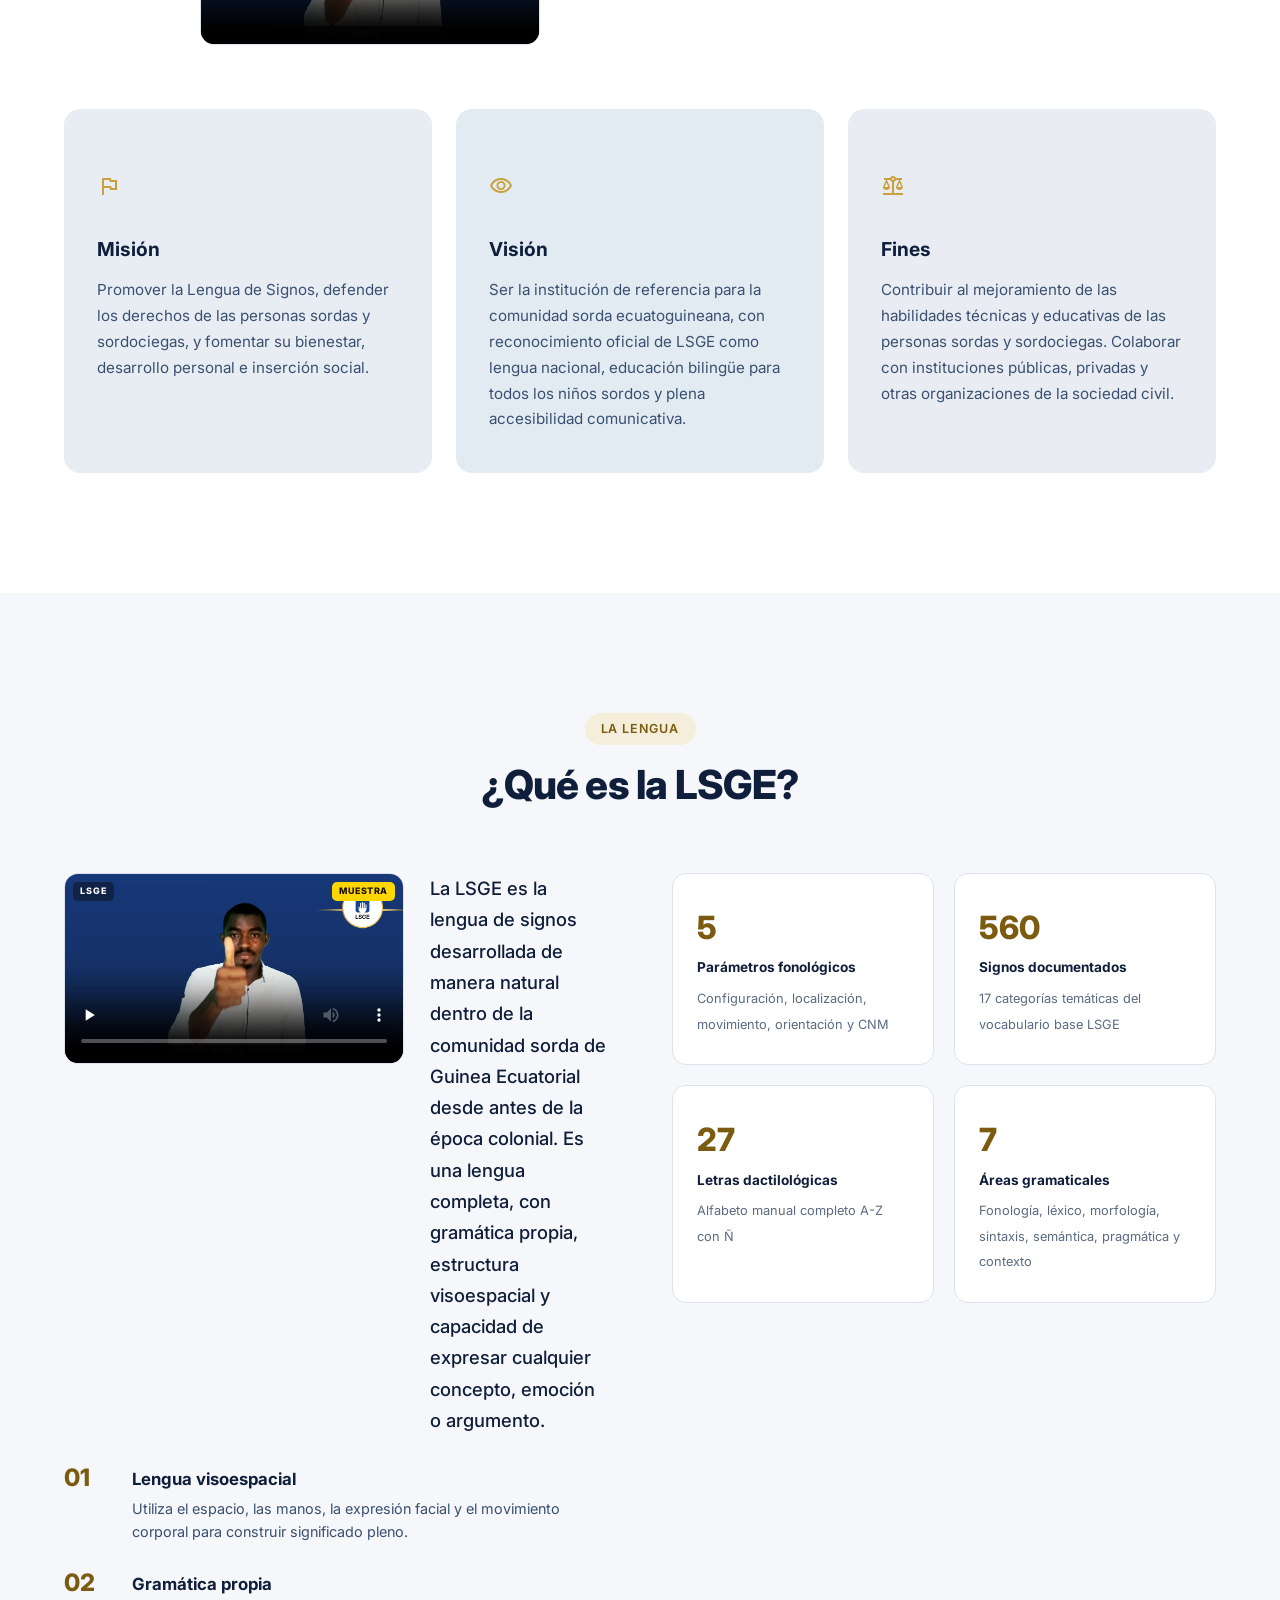
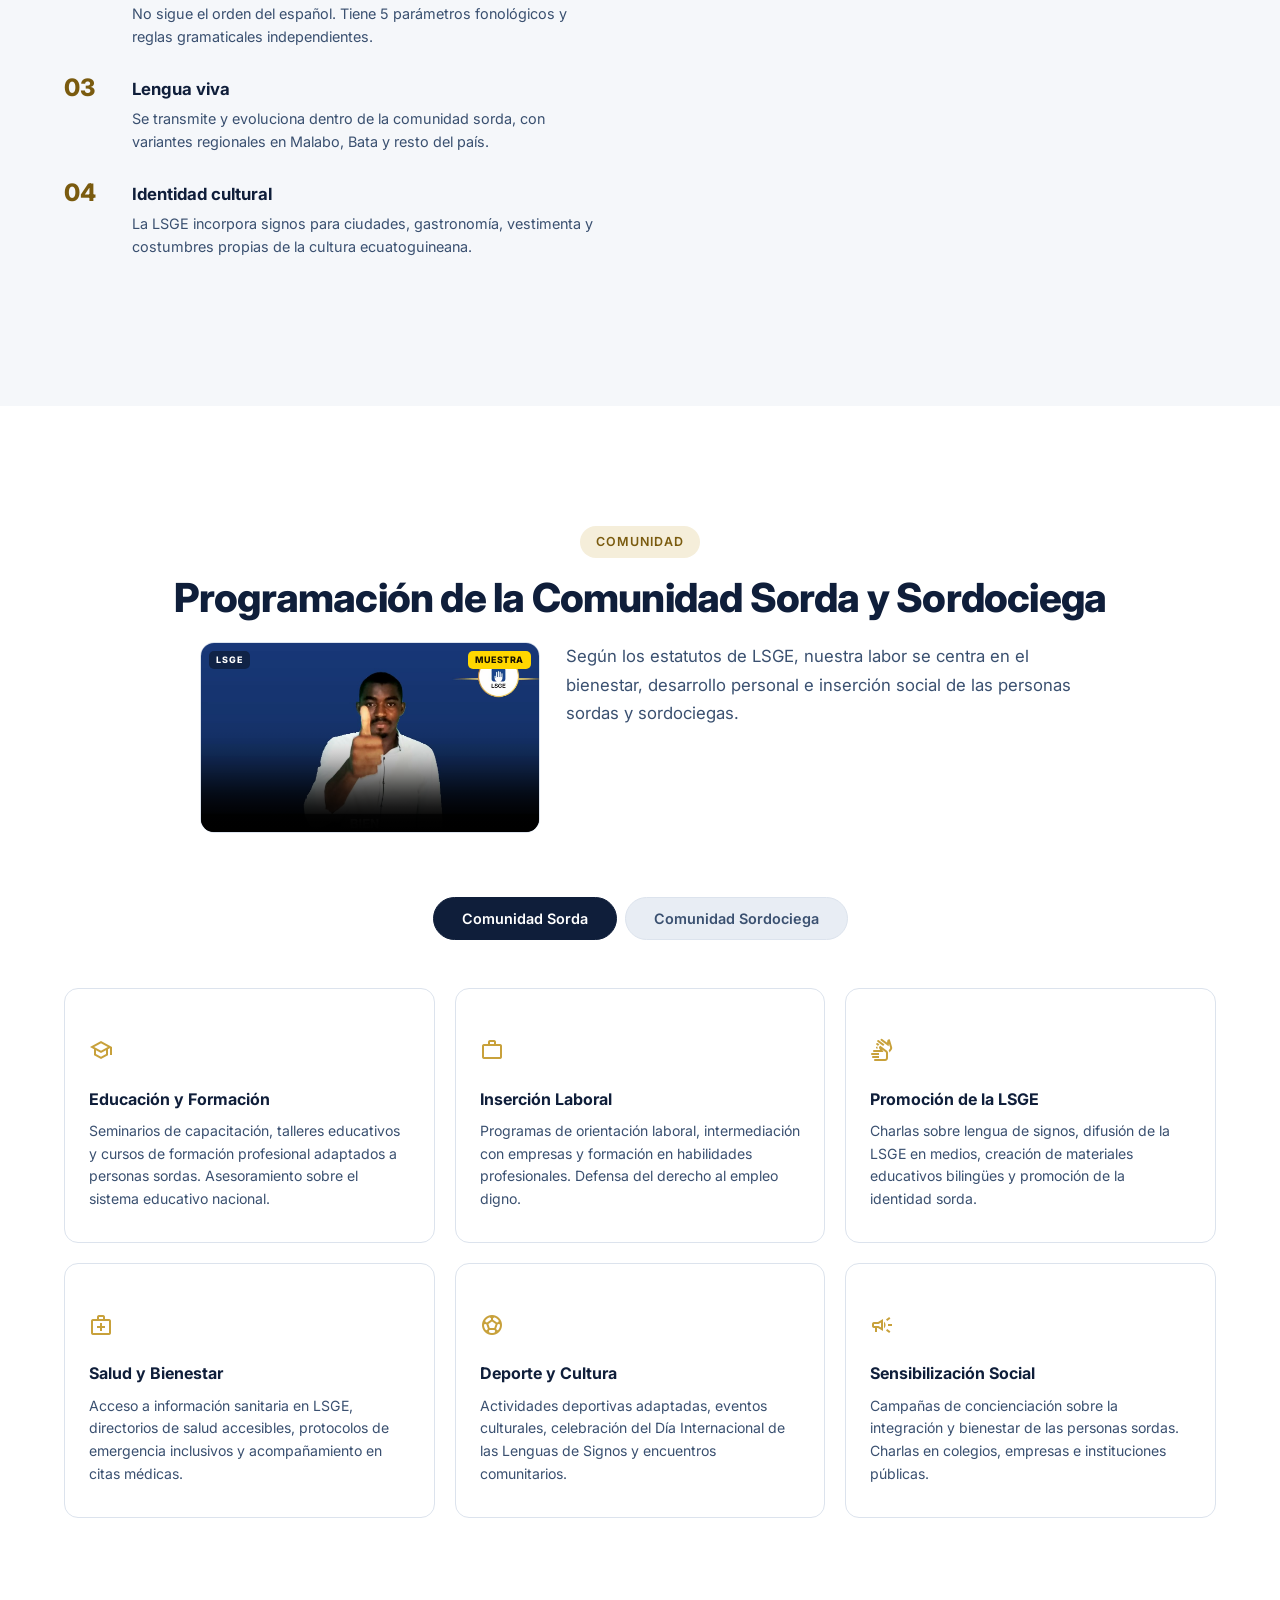
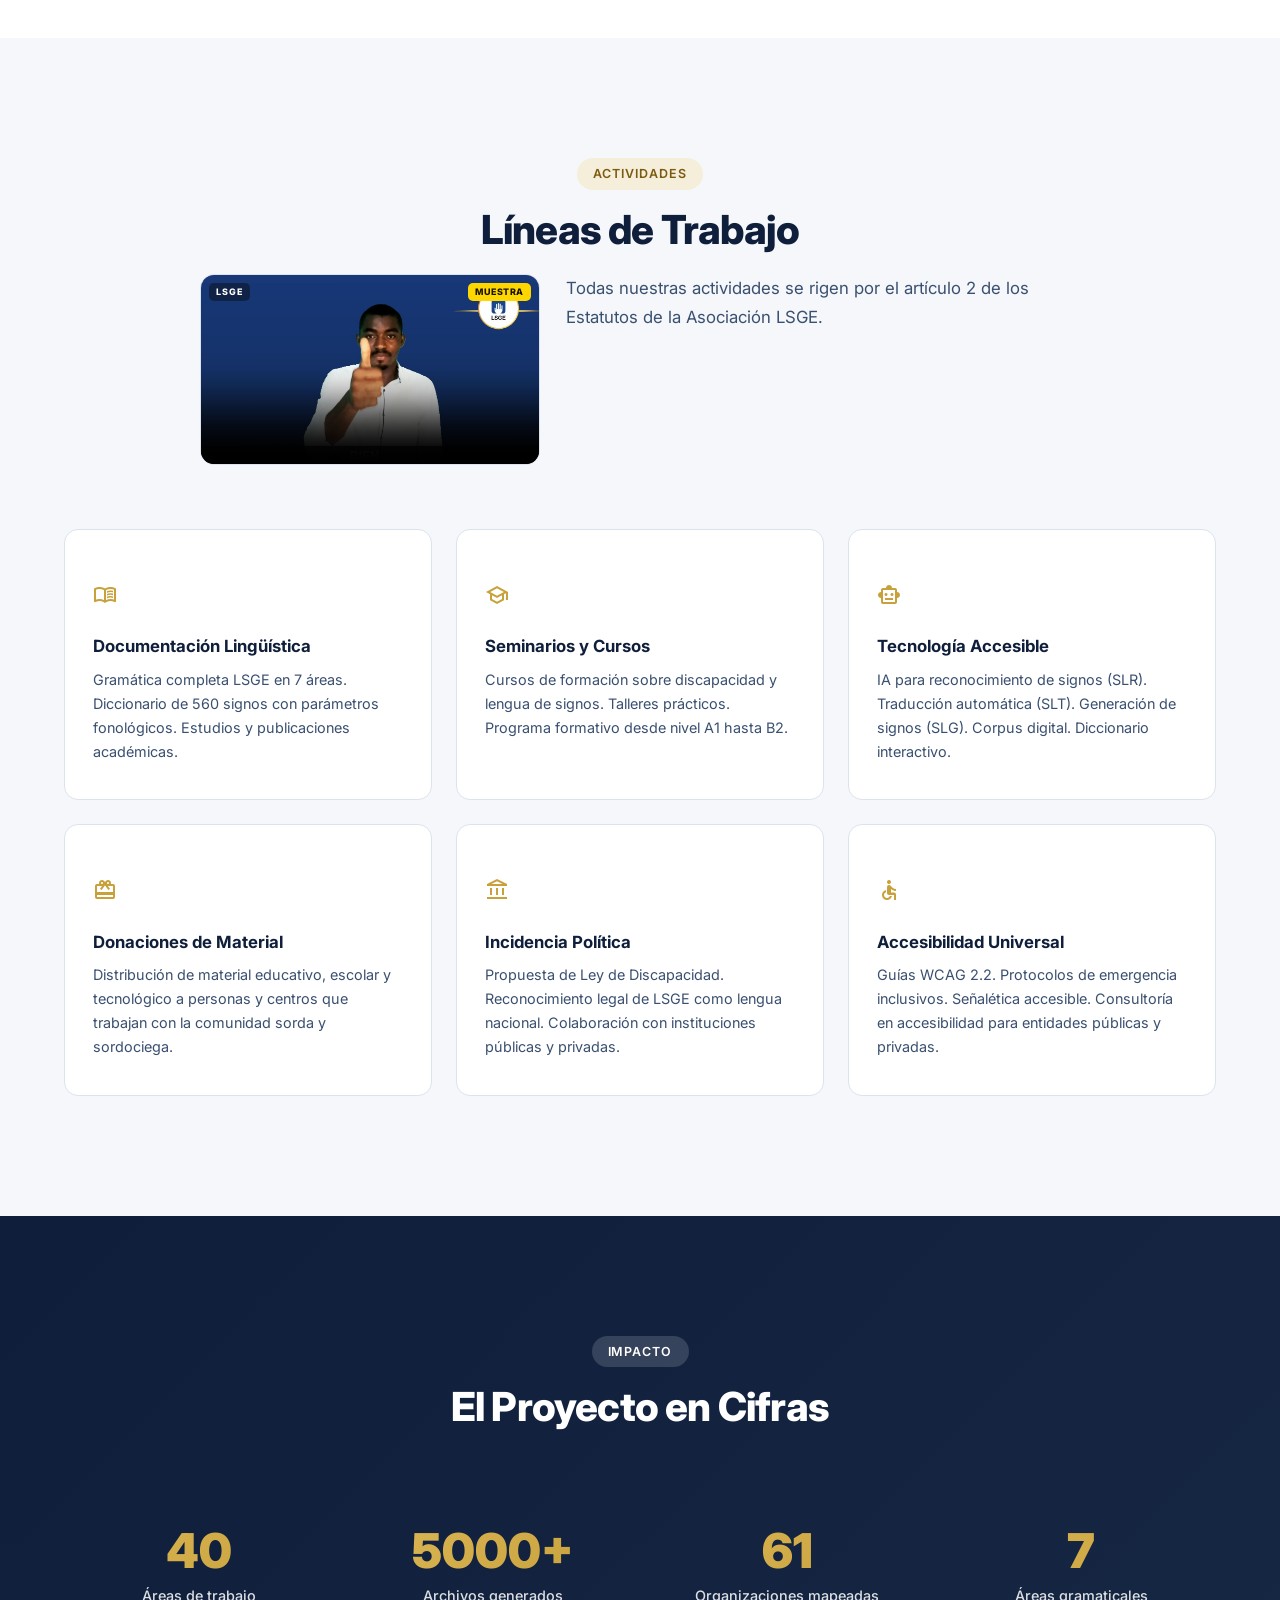
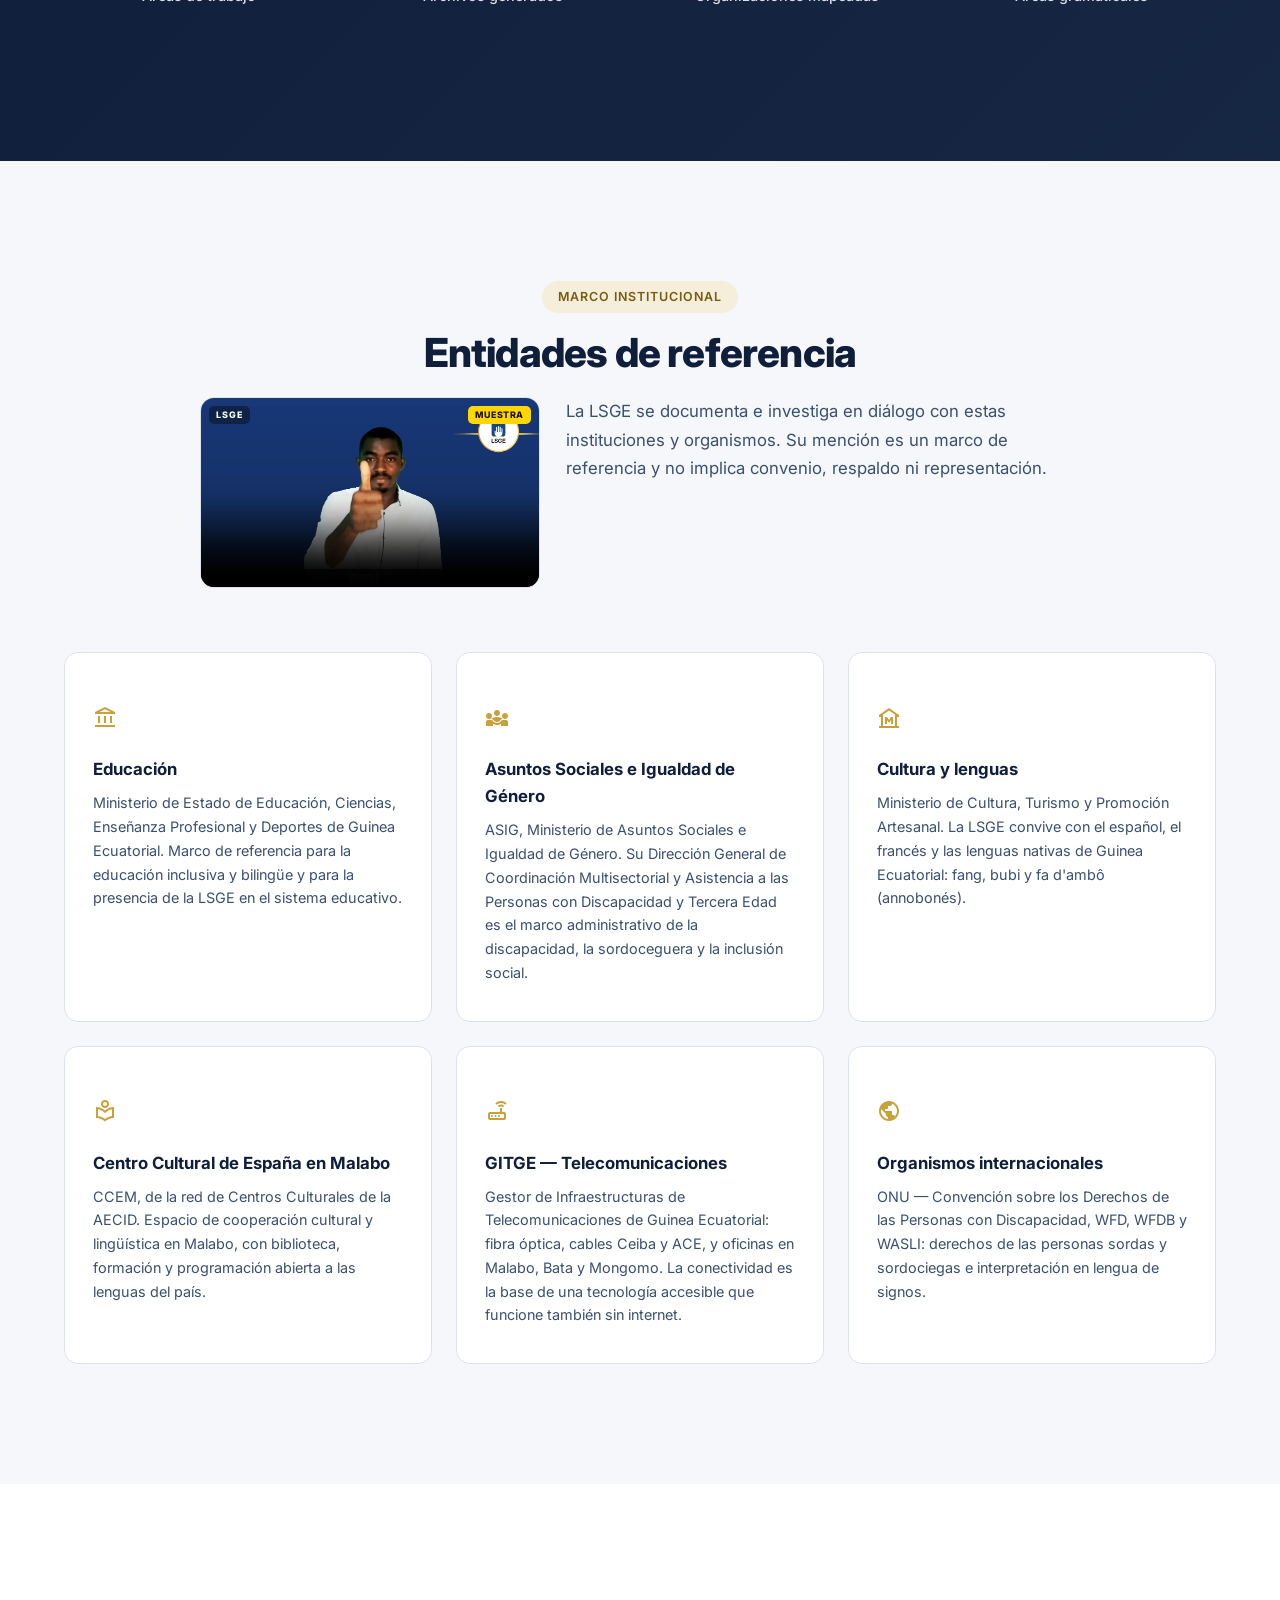
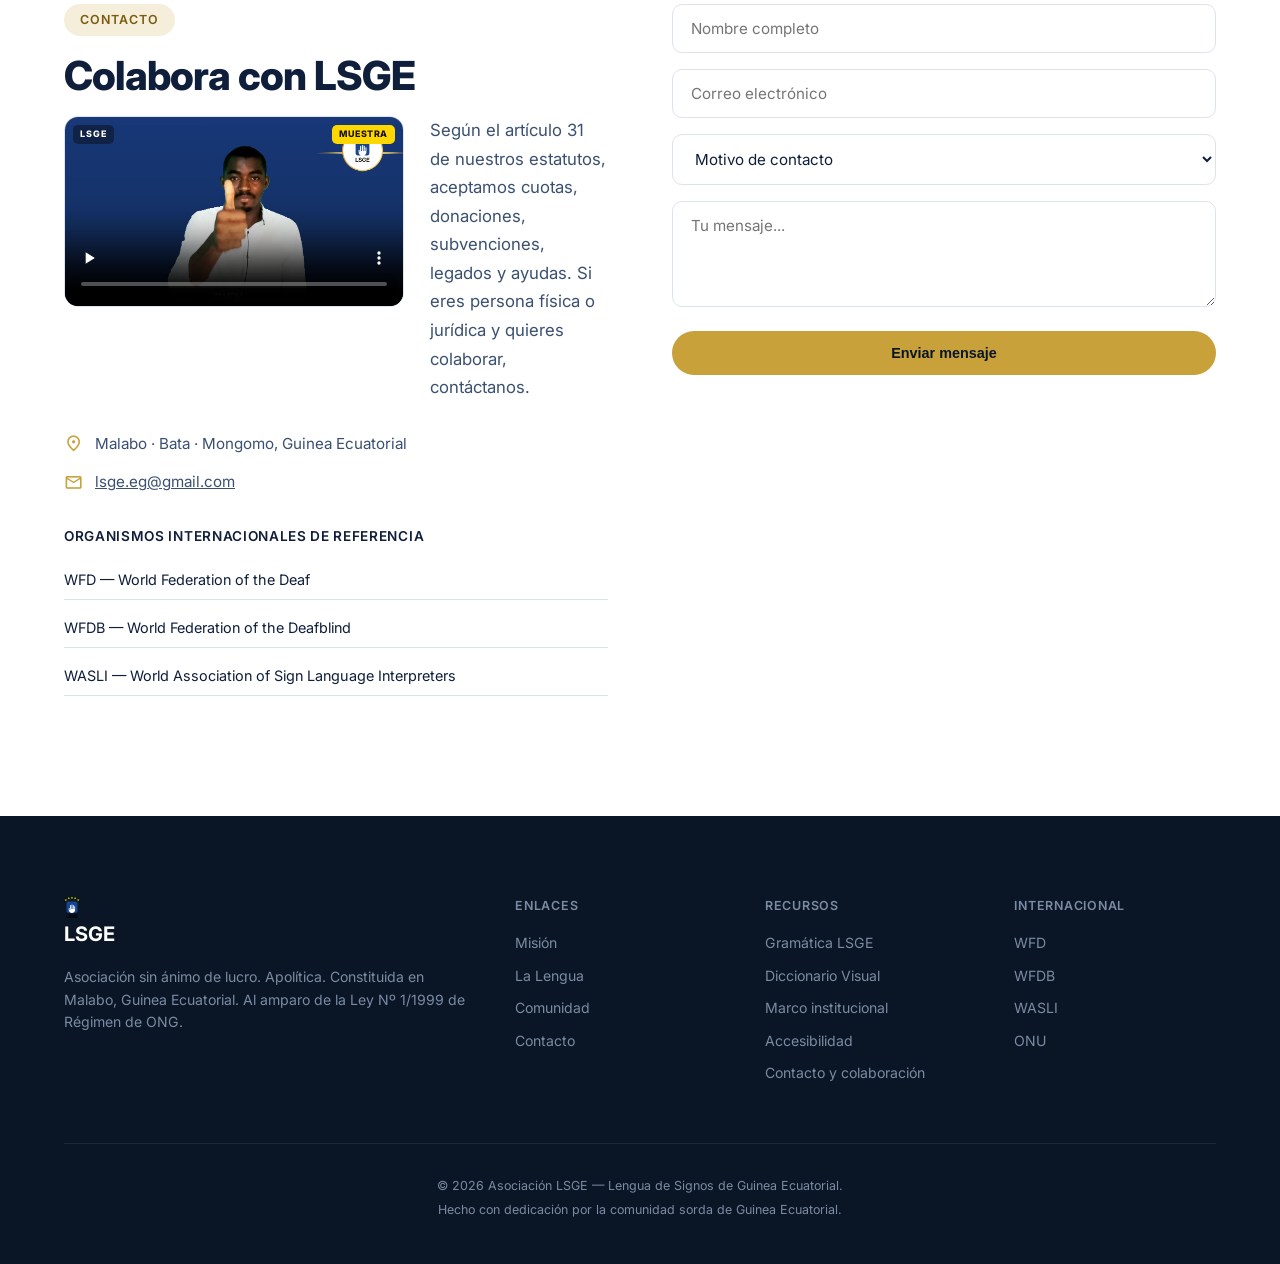
==== commit 06527a3d: "Paneles de párrafo en dos columnas: vídeo LSGE a la izquierda y texto a la derecha, con clip provisi" ====
--- a/index.html
+++ b/index.html
@@ -366,7 +366,7 @@
 
       <div class="lsge__grid">
         <div class="lsge__text">
-          <p class="lsge__intro" data-i18n="lsge_intro" data-lsge-video="videos/lsge/demo-bien.mp4" data-lsge-poster="img/lsge-demo-bien.jpg" data-lsge-label="Ver muestra en LSGE" data-lsge-caption="Muestra del signo BIEN, documentado en el diccionario visual de la LSGE. El vídeo con la traducción completa de este párrafo se publicará en este mismo panel.">La LSGE es la lengua de signos desarrollada de manera natural dentro de la comunidad sorda de Guinea Ecuatorial desde antes de la época colonial. Es una lengua completa, con gramática propia, estructura visoespacial y capacidad de expresar cualquier concepto, emoción o argumento.</p>
+          <p class="lsge__intro" data-i18n="lsge_intro" data-lsge-video="videos/lsge/demo-bien.mp4" data-lsge-poster="img/lsge-demo-bien.jpg" data-lsge-sample>La LSGE es la lengua de signos desarrollada de manera natural dentro de la comunidad sorda de Guinea Ecuatorial desde antes de la época colonial. Es una lengua completa, con gramática propia, estructura visoespacial y capacidad de expresar cualquier concepto, emoción o argumento.</p>
 
           <div class="lsge__features">
             <div class="feature">
--- a/css/lsge-media.css
+++ b/css/lsge-media.css
@@ -60,3 +60,41 @@
 @media (hover:none){
   .sign-tip{display:none}
 }
+
+.lsge-media__prov{display:block;font-size:.7rem;color:var(--text-muted);margin-top:8px;line-height:1.5}
+.lsge-media__prov[hidden]{display:none}
+
+/* === FILA: vídeo LSGE a la izquierda, texto a la derecha === */
+.lsge-row{
+  display:grid;grid-template-columns:minmax(240px,340px) minmax(0,1fr);
+  gap:26px;align-items:start;margin:0 0 30px;text-align:left;
+}
+.lsge-row__media{
+  position:relative;margin:0;border-radius:14px;overflow:hidden;
+  background:#0f1e3a;border:1px solid var(--border);aspect-ratio:16/9;
+}
+.lsge-row__media video{width:100%;height:100%;object-fit:cover;display:block;background:#000}
+.lsge-row__tag{
+  position:absolute;top:8px;left:8px;pointer-events:none;
+  background:rgba(15,30,58,.78);color:#fff;font-size:.56rem;font-weight:800;
+  letter-spacing:.12em;padding:2px 7px;border-radius:5px;
+}
+.lsge-row__badge{
+  position:absolute;top:8px;right:8px;pointer-events:none;
+  background:#ffd700;color:#1a1300;font-size:.56rem;font-weight:800;
+  letter-spacing:.06em;text-transform:uppercase;padding:2px 7px;border-radius:5px;
+}
+.lsge-row__badge[hidden]{display:none}
+.lsge-row__text{min-width:0;max-width:72ch}
+.lsge-row__text p{margin:0}
+
+.section-header .lsge-row{max-width:880px;margin:20px auto 0}
+.lsge-row .section-header__desc{max-width:none;margin:0;text-align:left}
+
+@media (min-width:768px) and (max-width:1024px){
+  .lsge-row{grid-template-columns:minmax(220px,280px) minmax(0,1fr);gap:20px}
+}
+@media(max-width:767px){
+  .lsge-row{grid-template-columns:1fr;gap:14px;margin-bottom:24px}
+  .lsge-row__media{max-width:100%}
+}
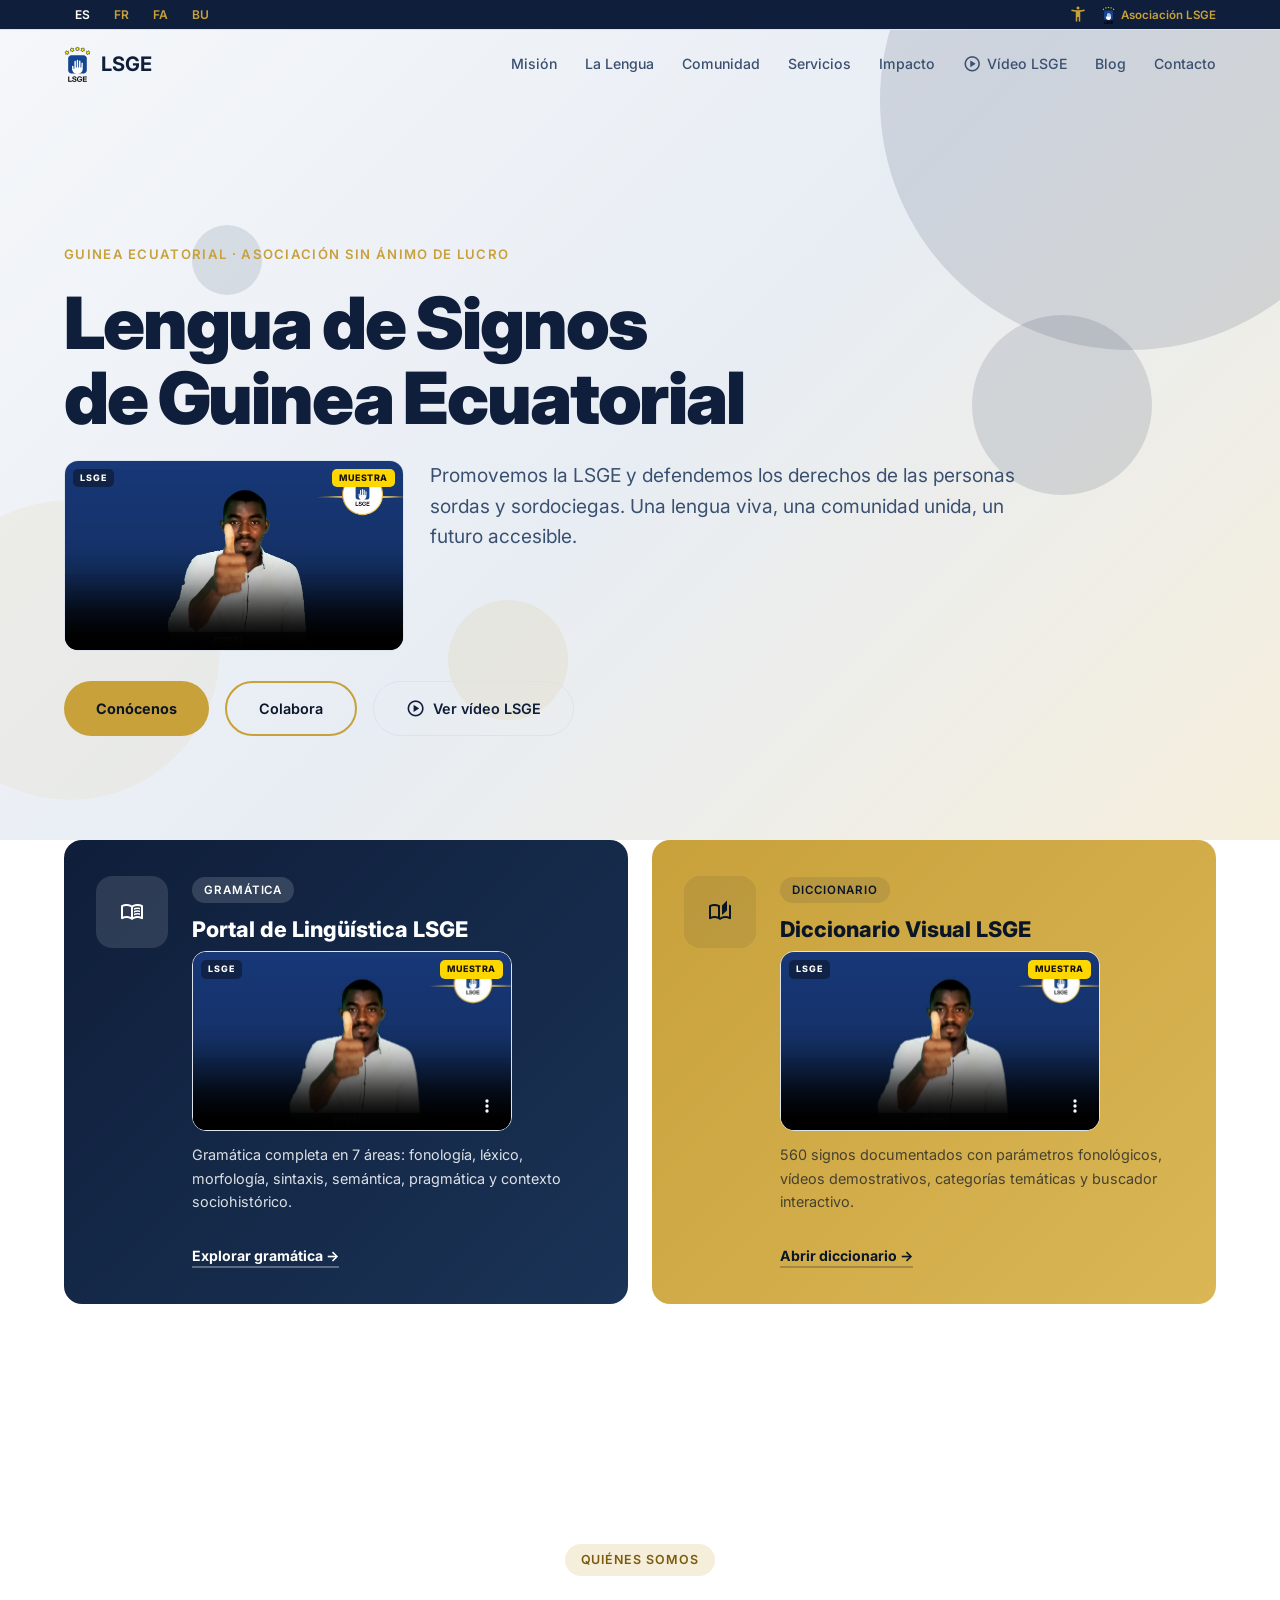
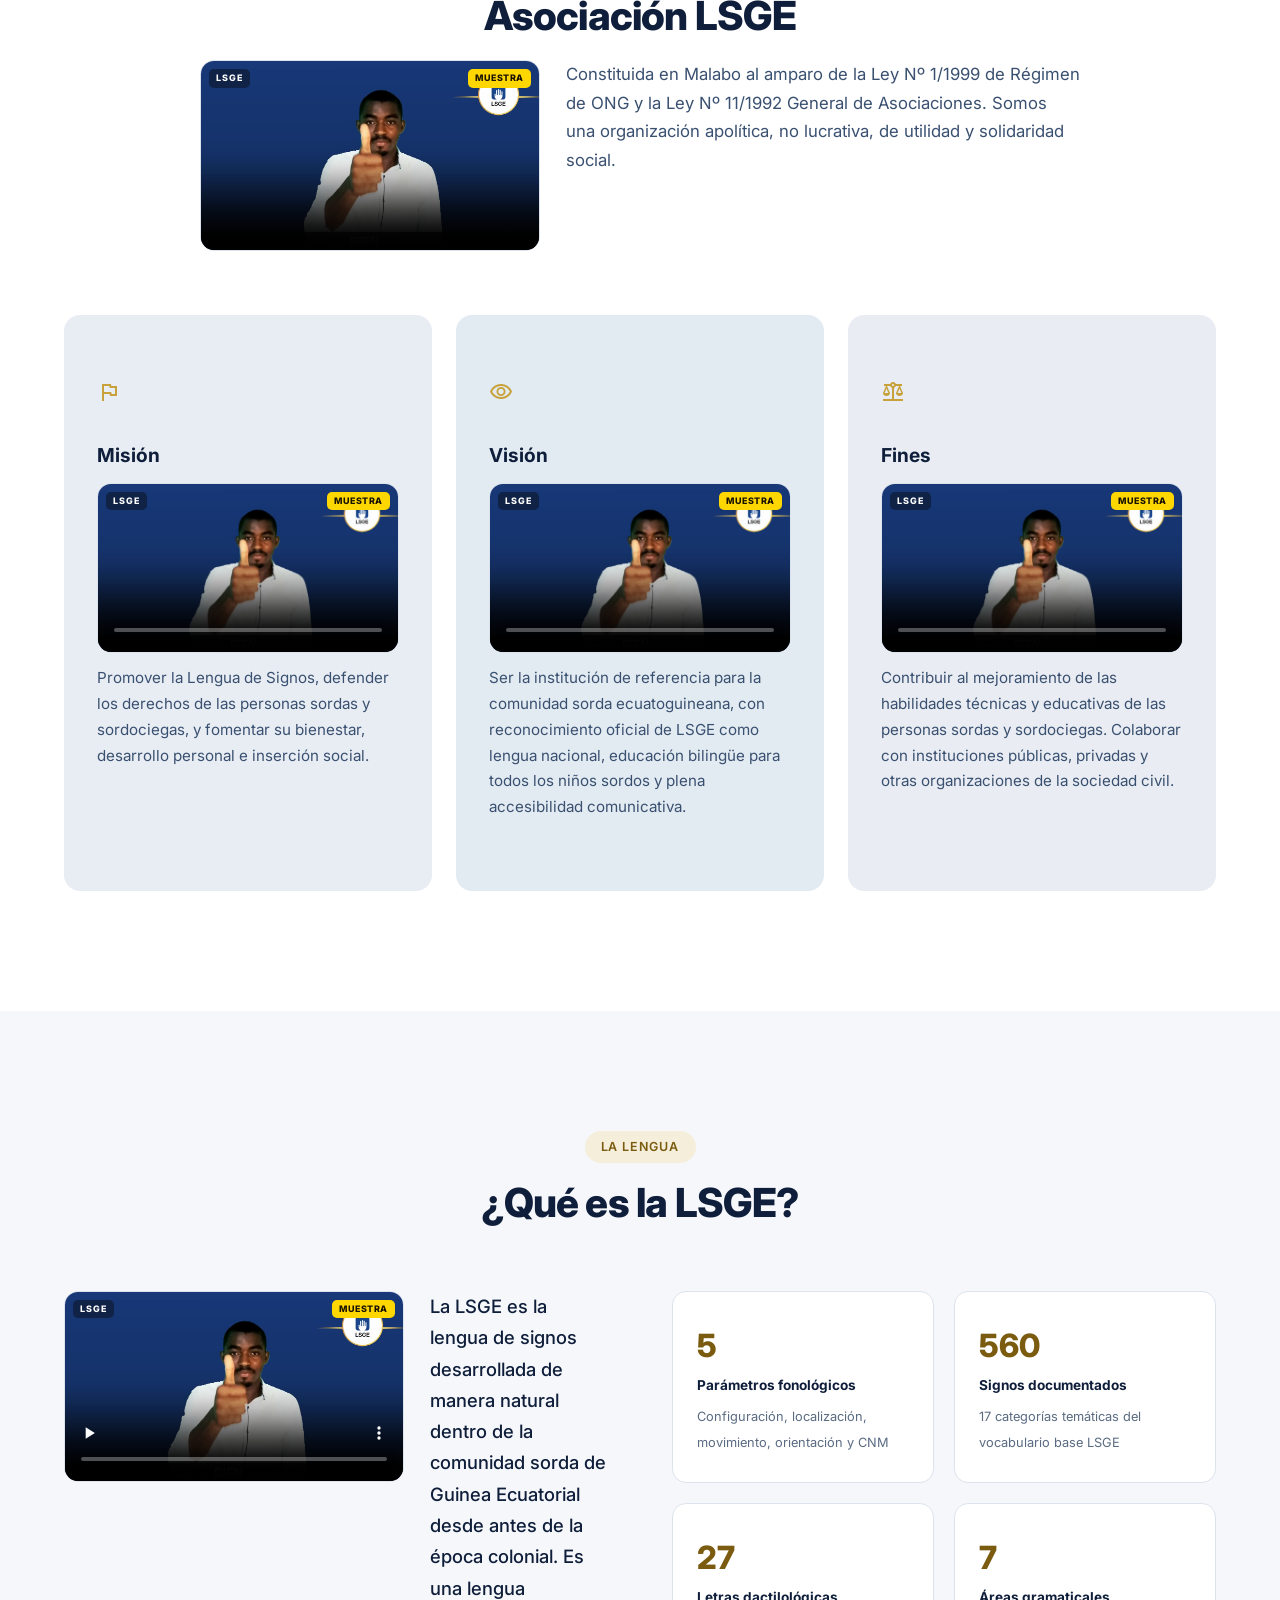
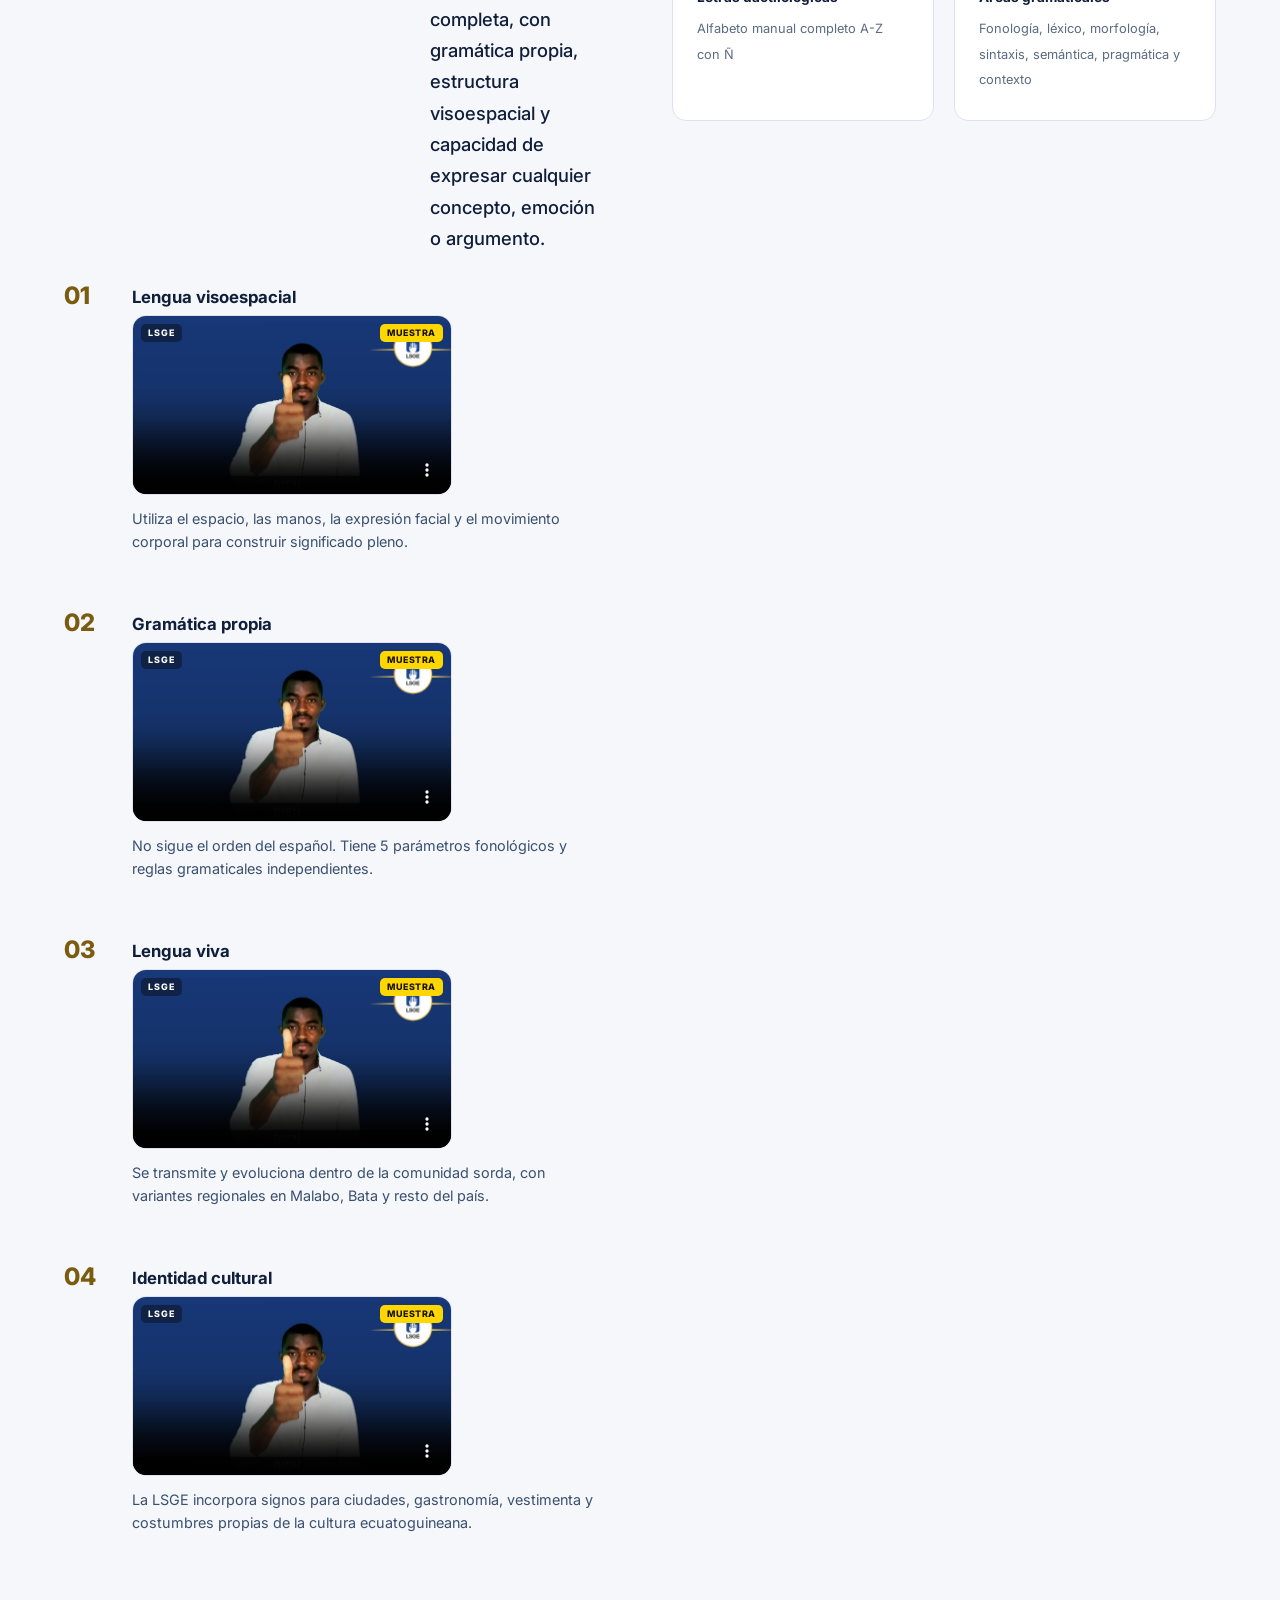
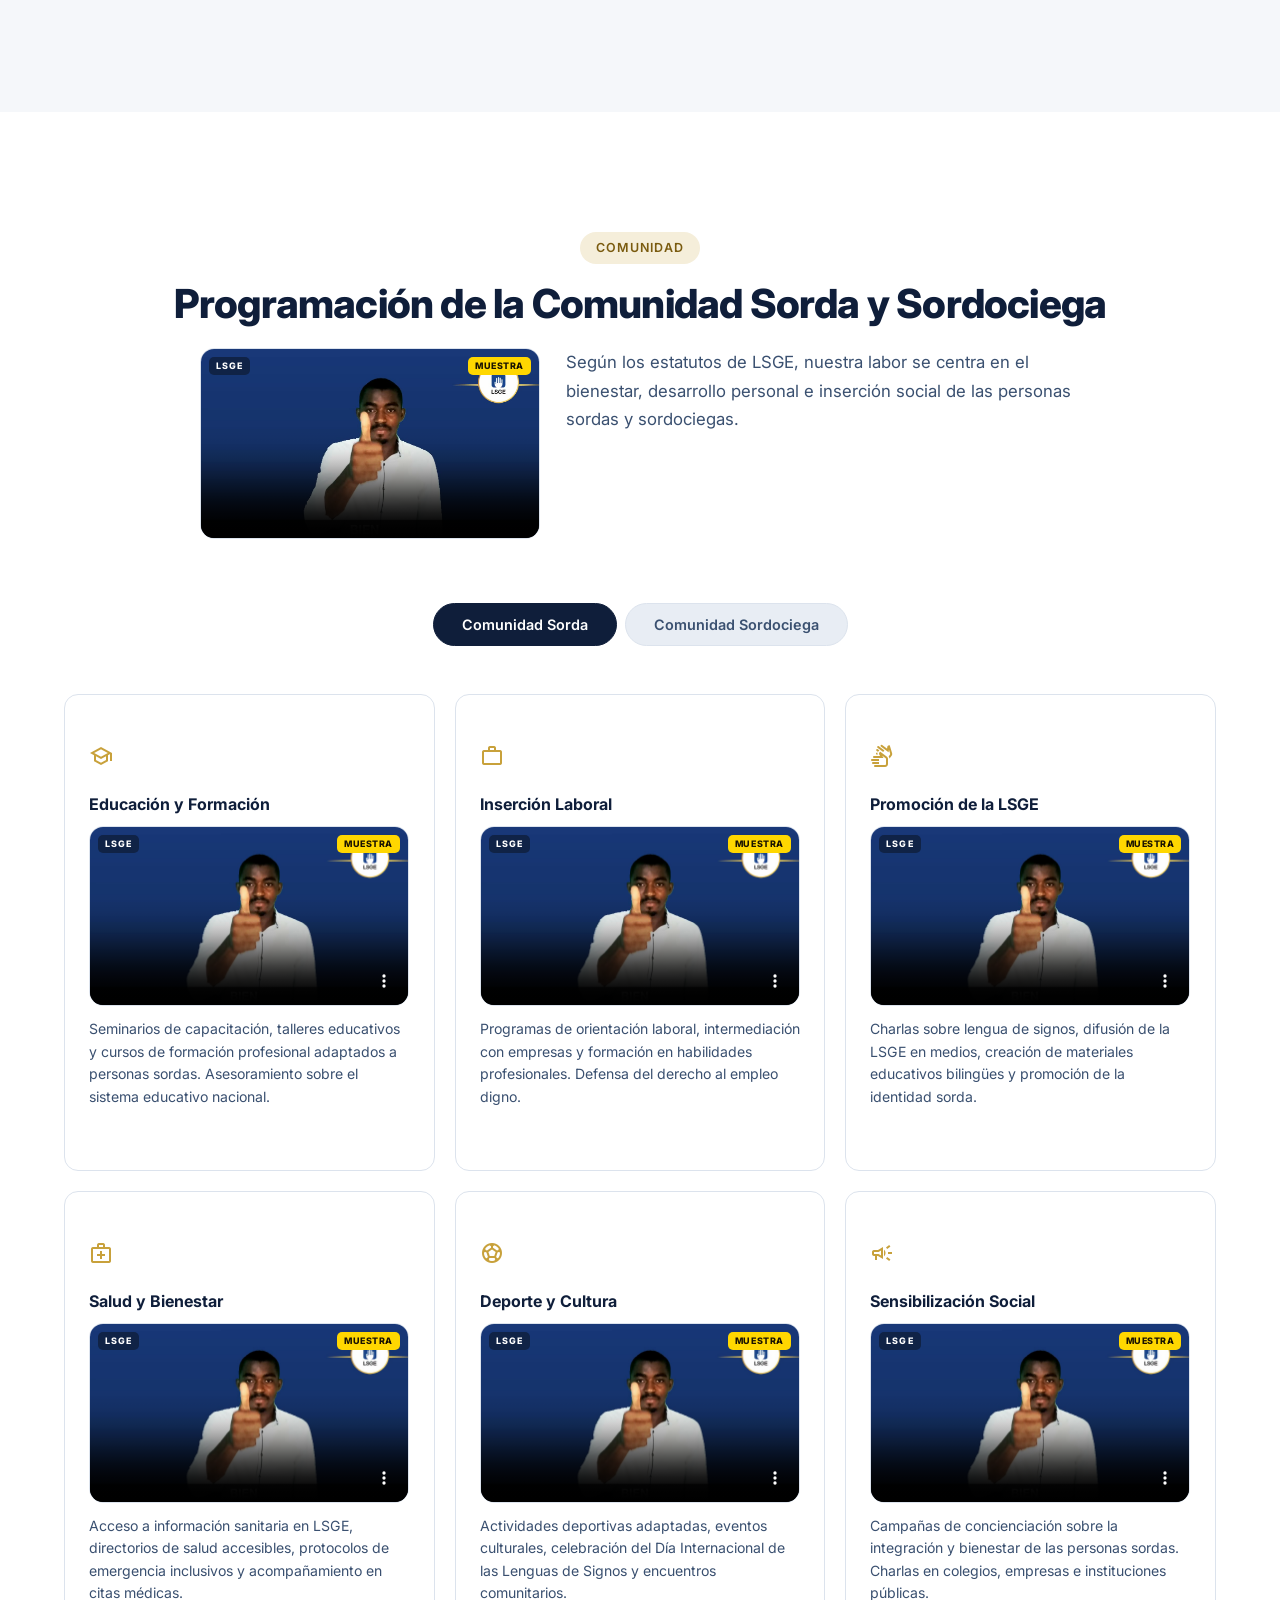
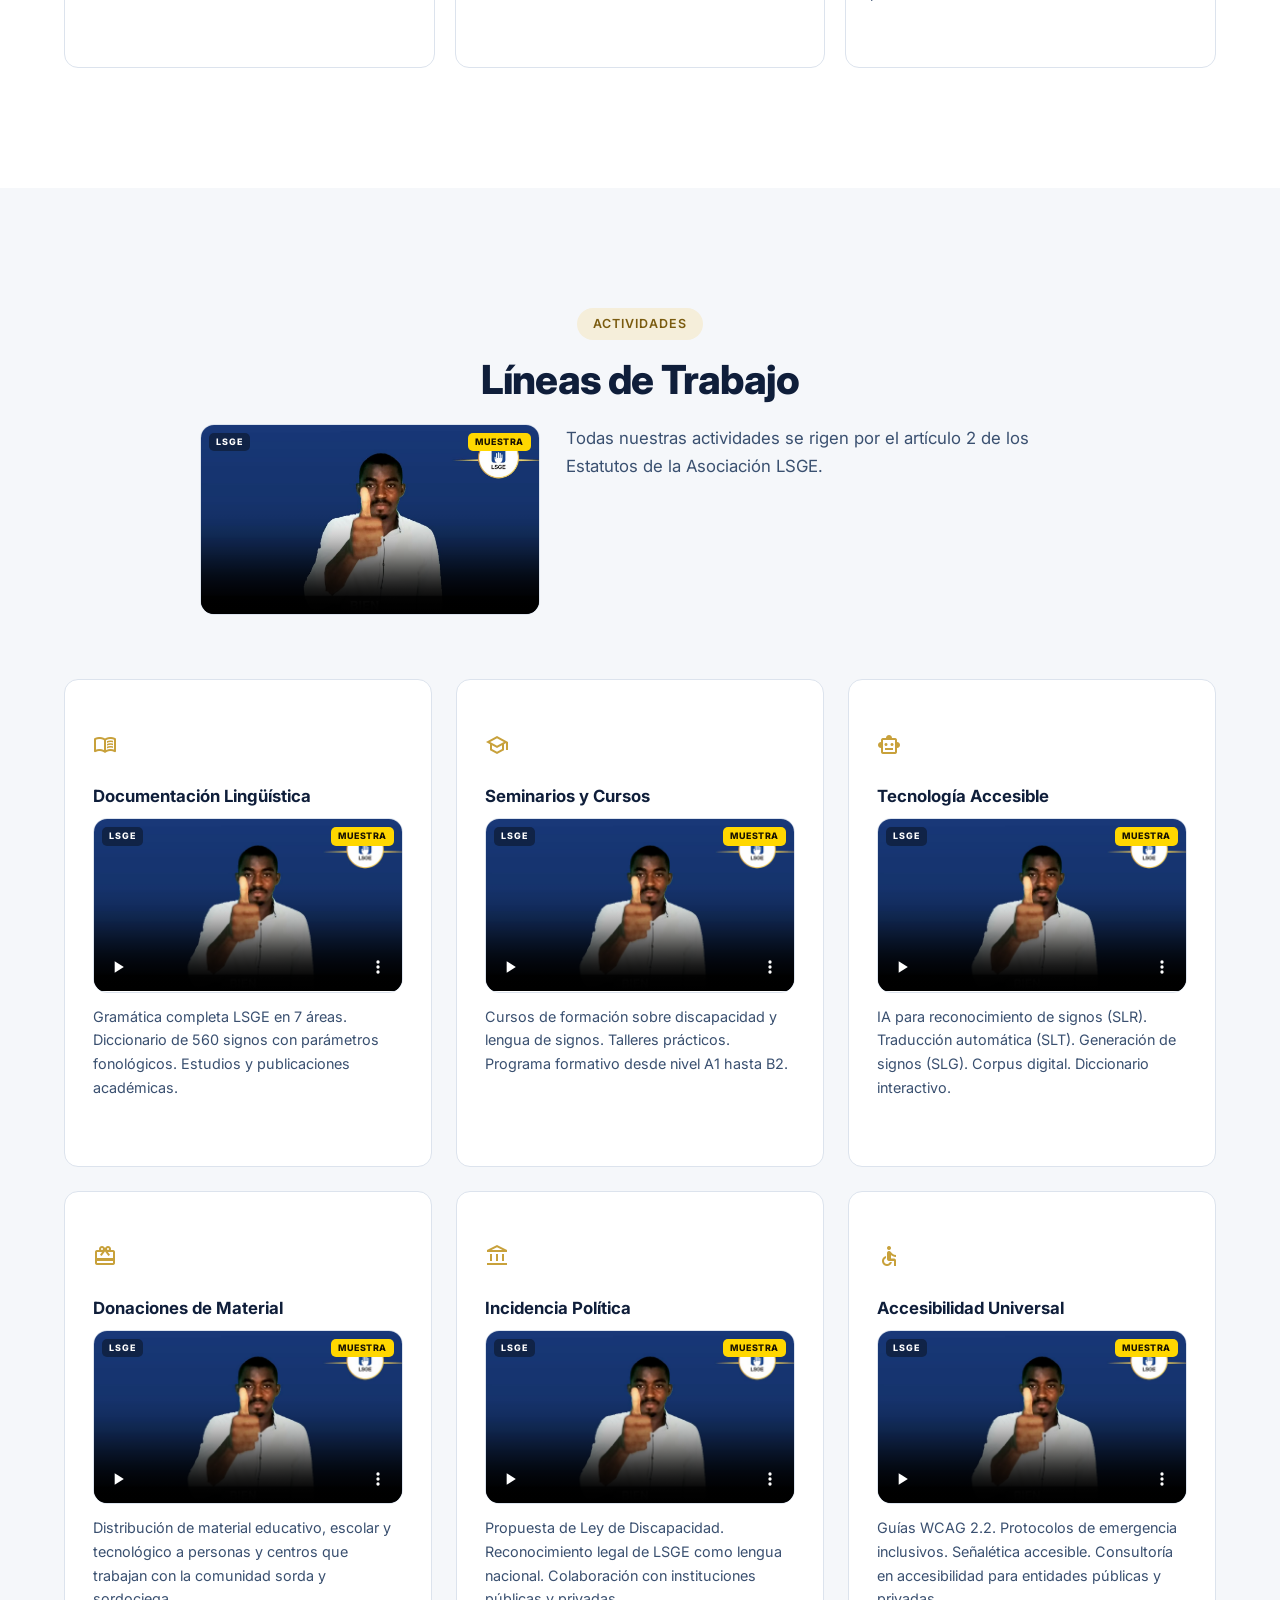
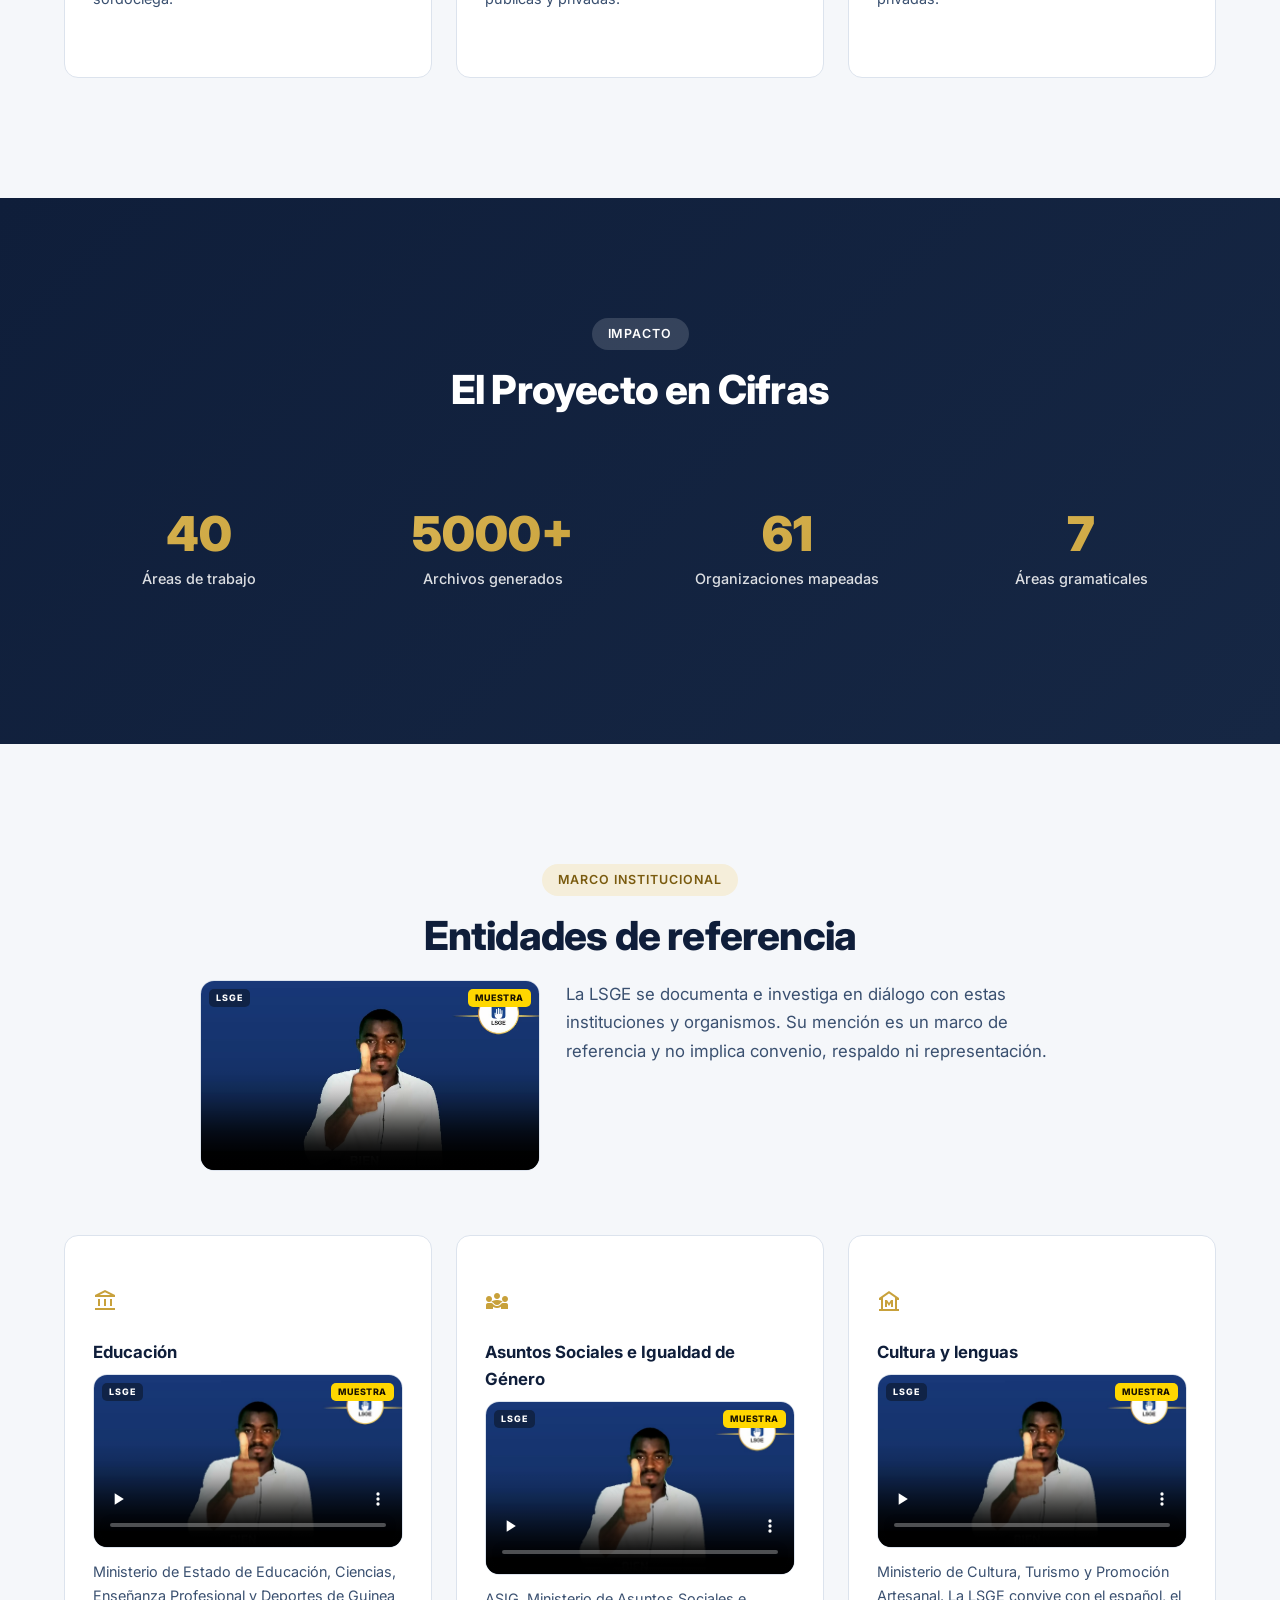
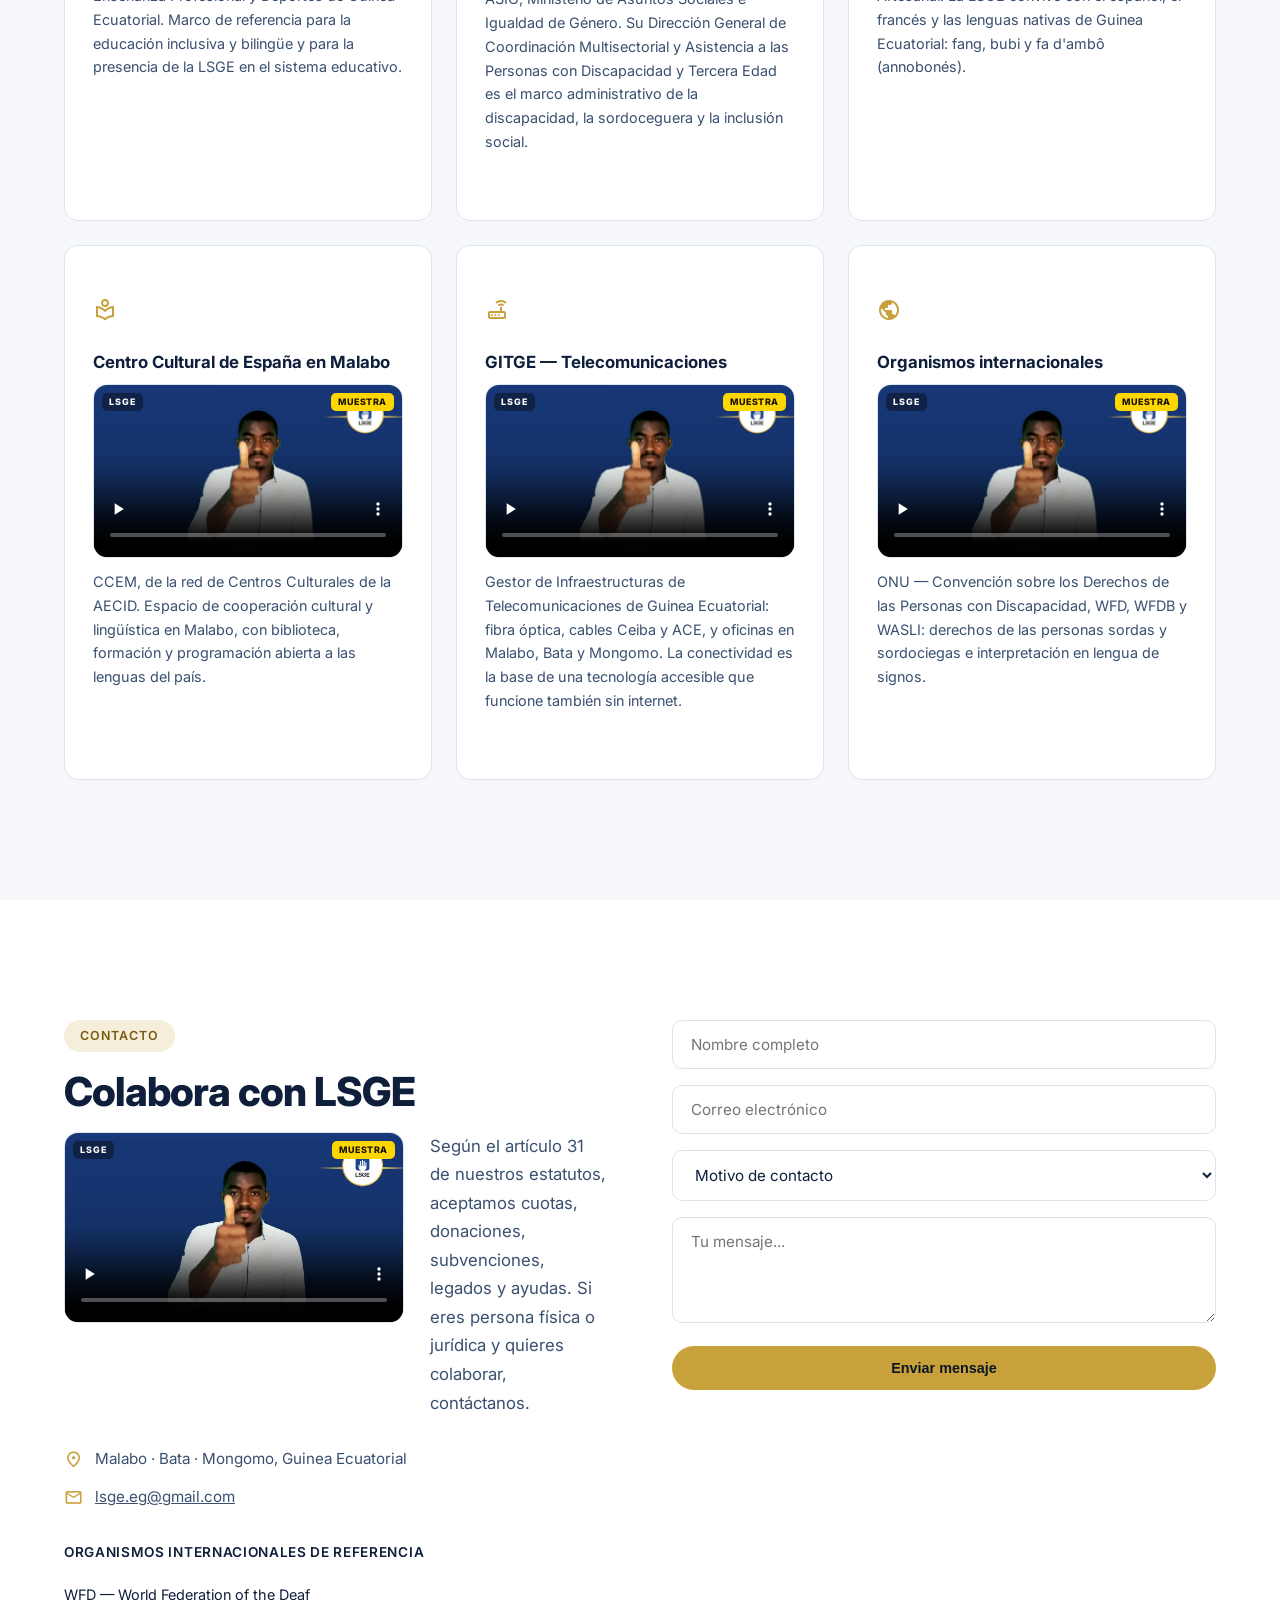
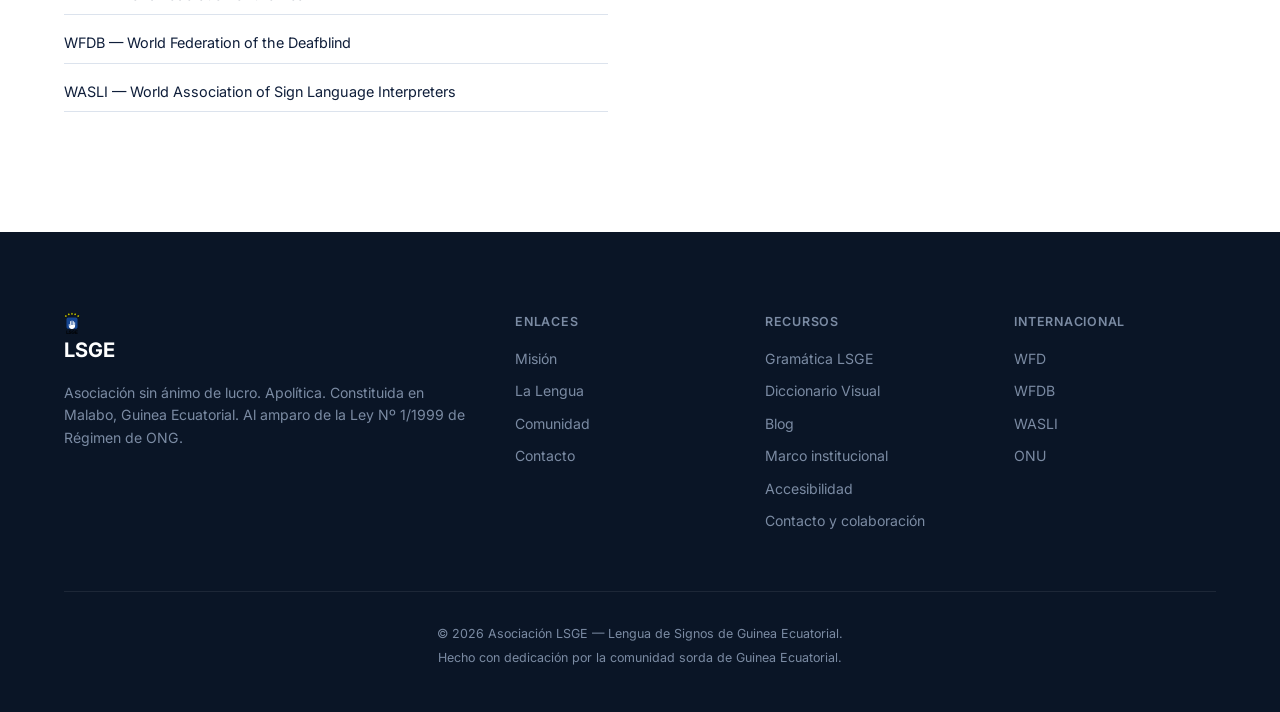
==== commit 38e9d41f: "Blog LSGE: portada, 3 artículos, generador estático, RSS 2.0, JSON Feed, compartir en redes y copiar" ====
--- a/index.html
+++ b/index.html
@@ -10,6 +10,8 @@
   <meta name="robots" content="index, follow, max-snippet:-1, max-image-preview:large">
   <meta name="googlebot" content="index, follow">
   <link rel="canonical" href="https://info-lsge.github.io/web/">
+  <link rel="alternate" type="application/rss+xml" title="Blog de la Asociación LSGE" href="https://info-lsge.github.io/web/blog/rss.xml">
+  <link rel="alternate" type="application/feed+json" title="Blog de la Asociación LSGE (JSON Feed)" href="https://info-lsge.github.io/web/blog/feed.json">
   <link rel="llms" type="text/plain" href="https://info-lsge.github.io/web/llms.txt" title="Resumen para modelos de lenguaje (llms.txt)">
   <!-- Geo: sede en Malabo y presencia en Bata y Mongomo, Guinea Ecuatorial -->
   <meta name="geo.region" content="GQ">
@@ -259,6 +261,7 @@
           <span class="material-symbols-outlined" aria-hidden="true">play_circle</span>
           <span data-i18n="nav_video">Vídeo LSGE</span>
         </button>
+        <a href="blog/">Blog</a>
         <a href="#contacto" data-i18n="nav_contacto" data-i18n-tooltip="nav_tip_contacto" data-tooltip="Colabora con la asociación">Contacto</a>
       </div>
       <button class="nav__toggle" id="navToggle" aria-label="Abrir menú de navegación" aria-expanded="false" aria-controls="navLinks">
@@ -706,6 +709,7 @@
           <h4 data-i18n="footer_recursos">Recursos</h4>
           <a href="linguistica/">Gramática LSGE</a>
           <a href="diccionario/">Diccionario Visual</a>
+          <a href="blog/">Blog</a>
           <a href="#marco">Marco institucional</a>
           <a href="accesibilidad/">Accesibilidad</a>
           <a href="#contacto">Contacto y colaboración</a>
--- a/css/lsge-media.css
+++ b/css/lsge-media.css
@@ -98,3 +98,8 @@
   .lsge-row{grid-template-columns:1fr;gap:14px;margin-bottom:24px}
   .lsge-row__media{max-width:100%}
 }
+
+/* Contenedores estrechos (tarjetas): vídeo encima, texto debajo */
+.lsge-row--stack{grid-template-columns:1fr;gap:12px}
+.lsge-row--stack .lsge-row__media{max-width:320px;width:100%}
+.lsge-row--stack .lsge-row__text{max-width:none}
